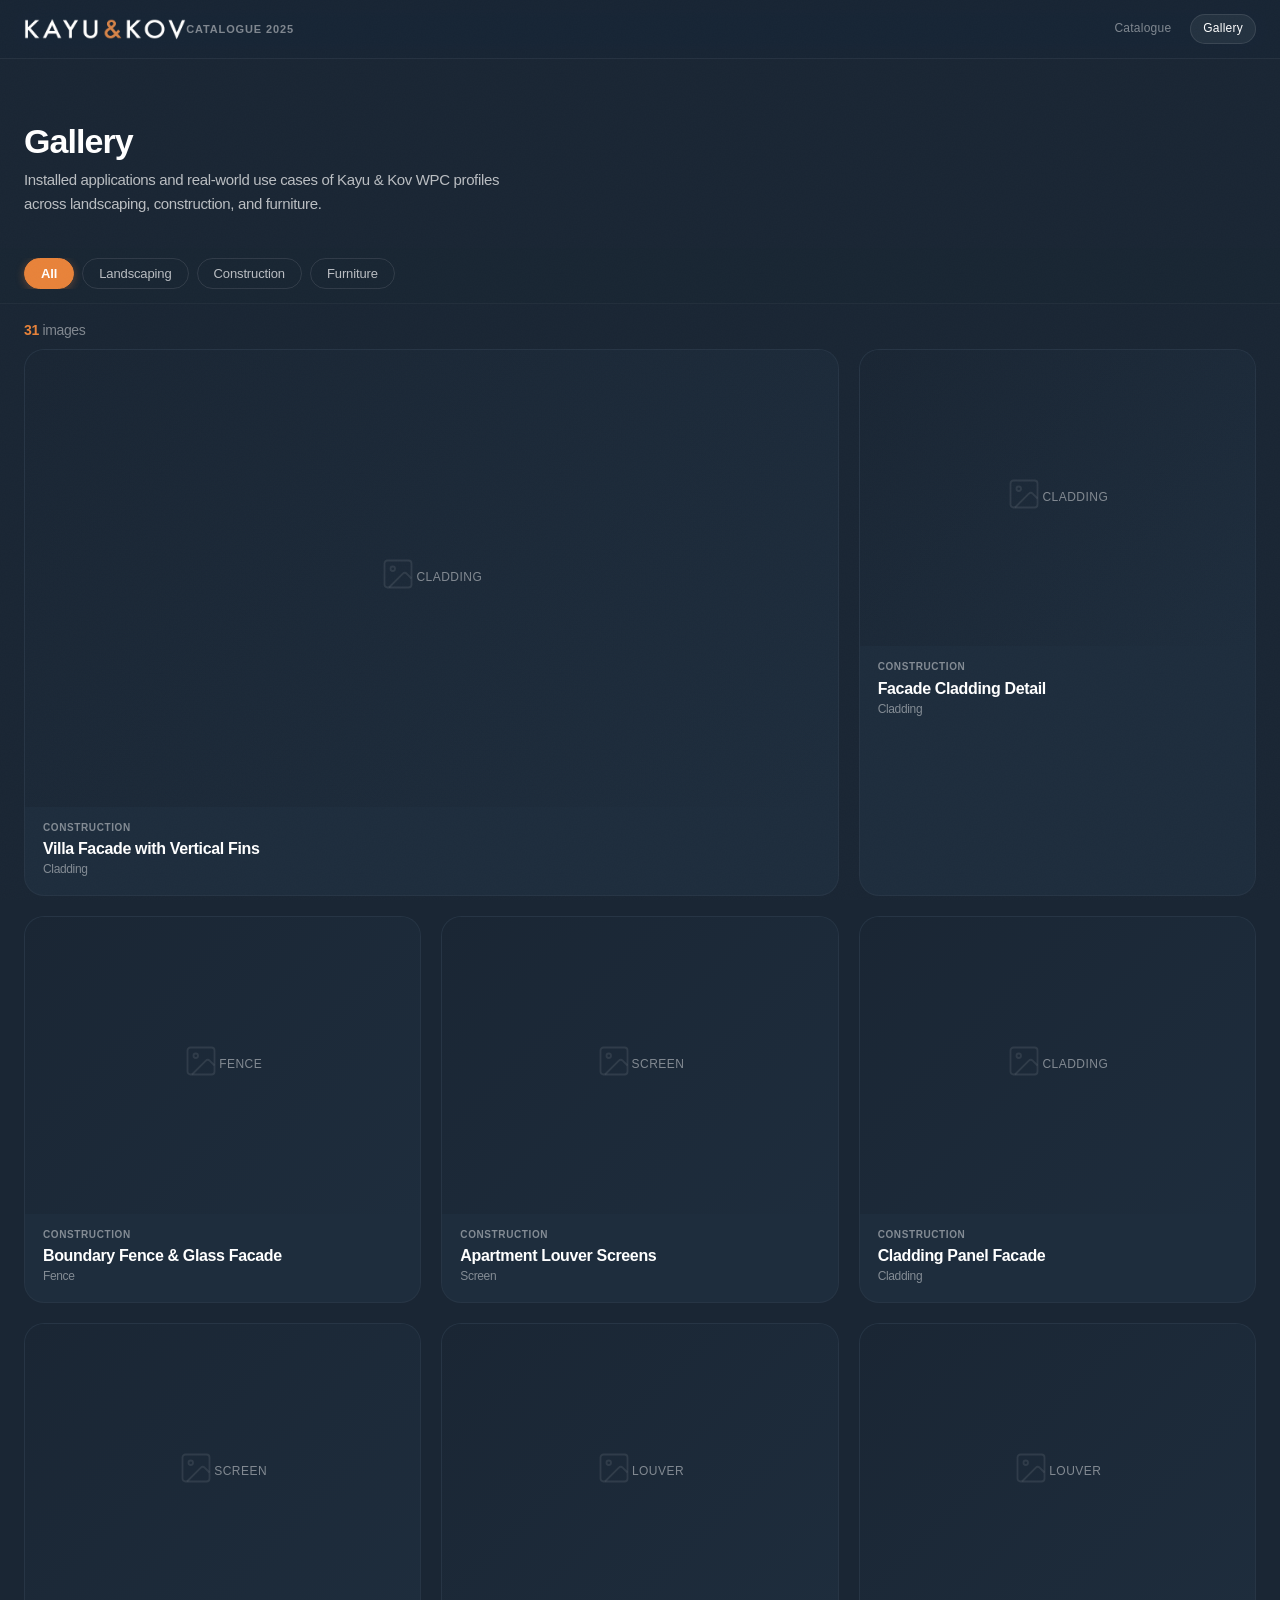
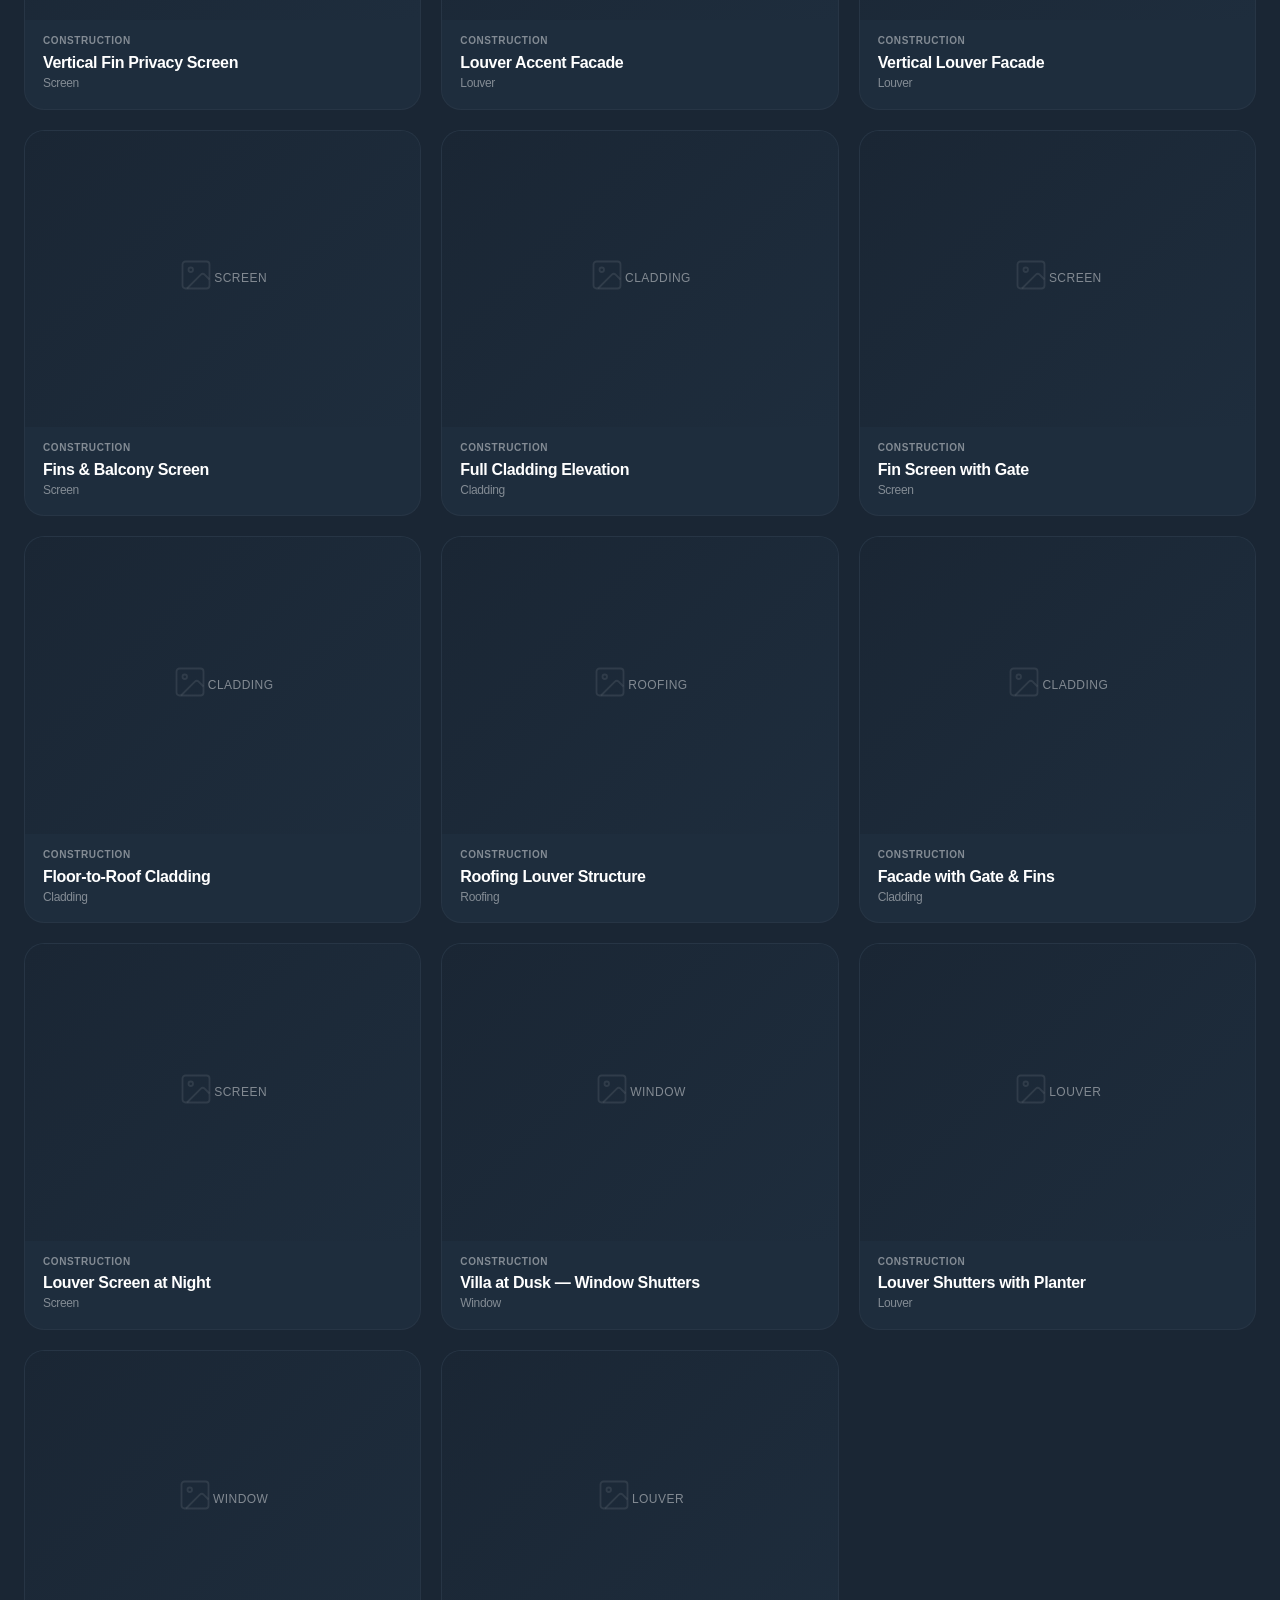
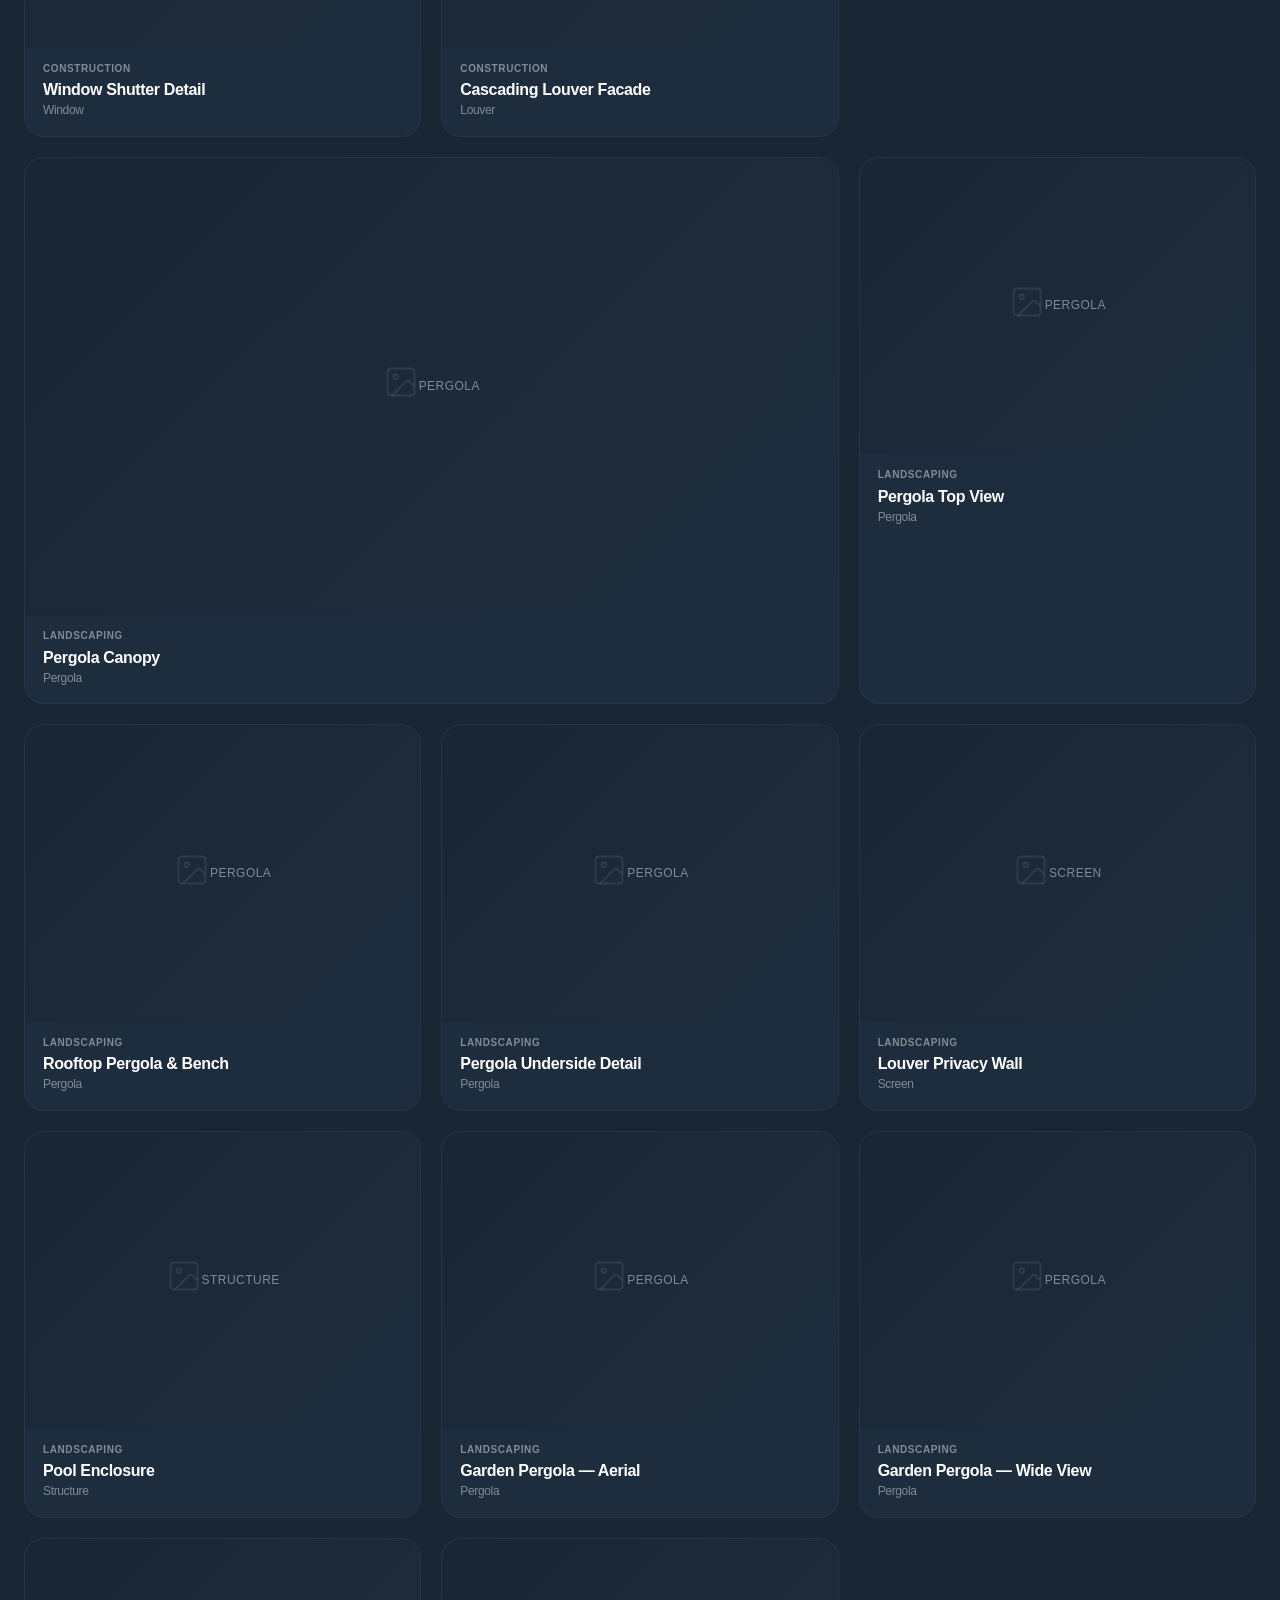
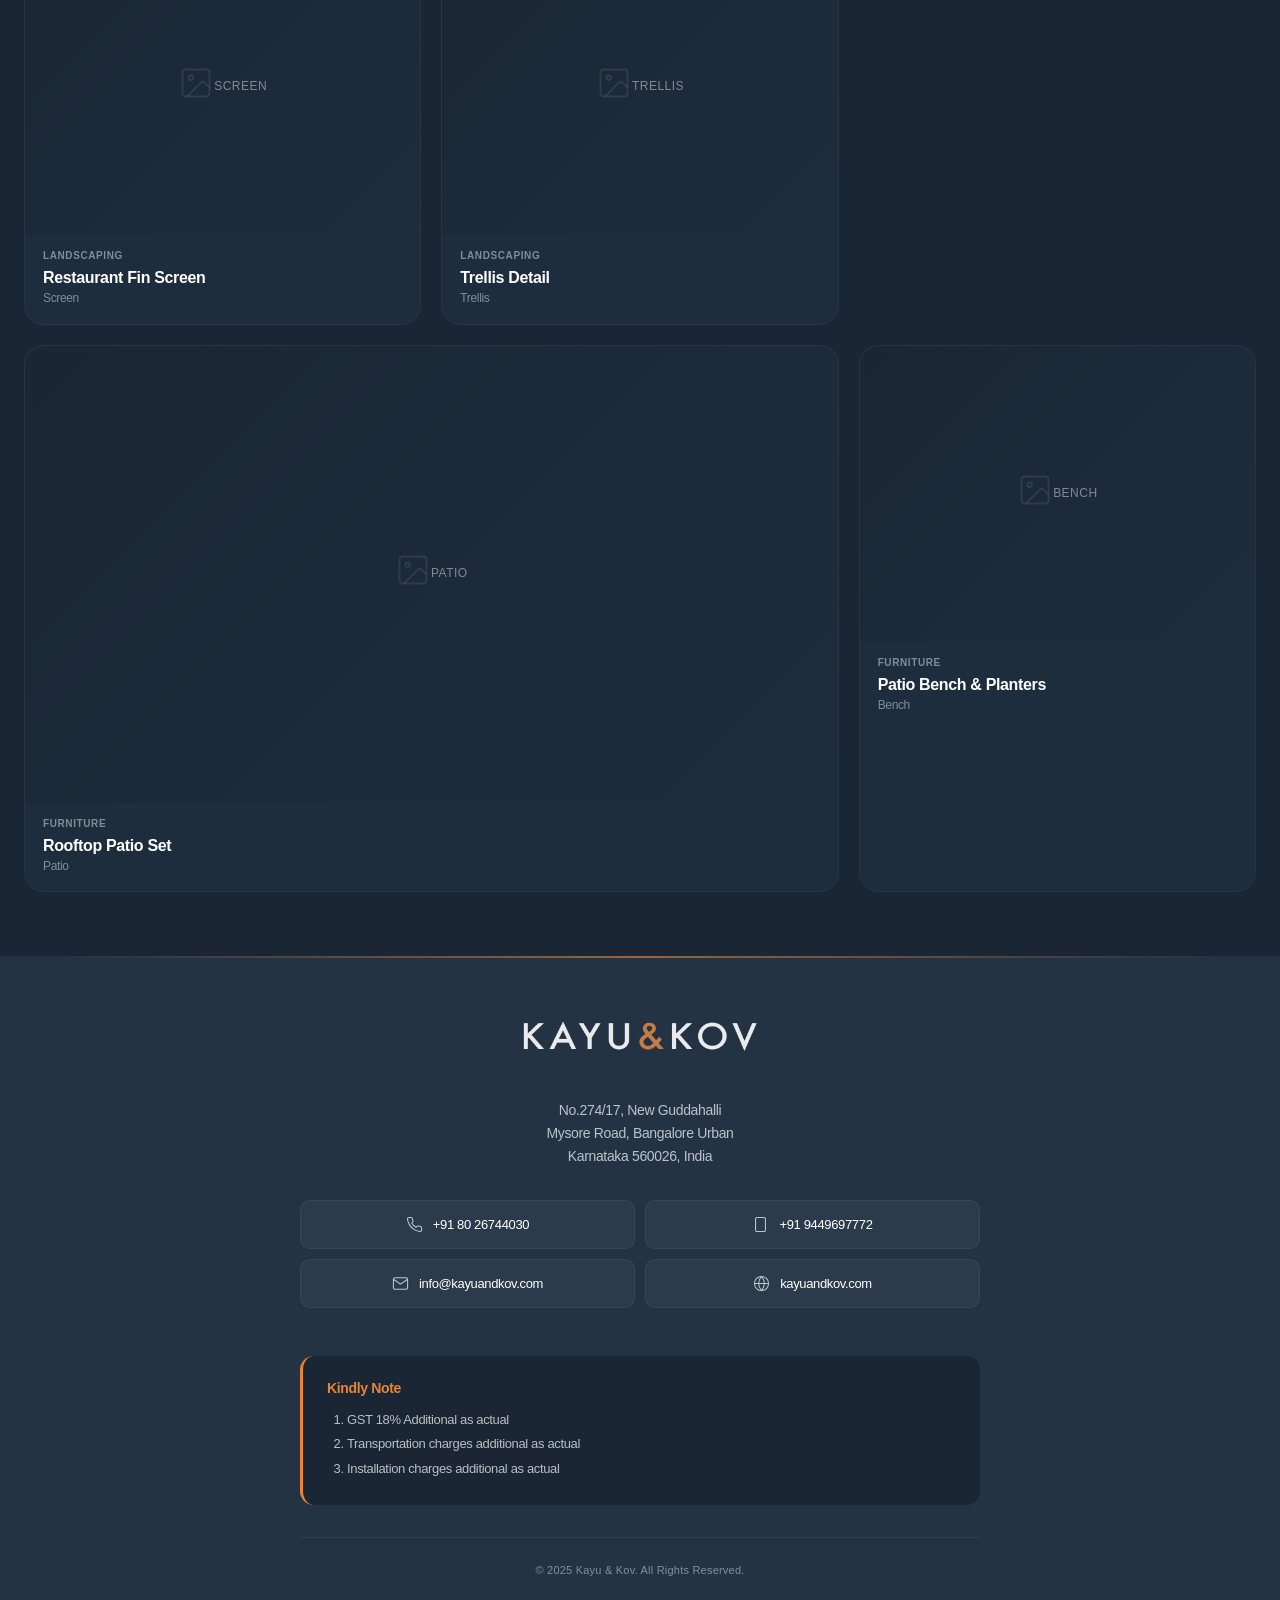
==== gallery.html @ 0809f57f "Add Gallery page, fix OBJ model mapping, update spec SVGs and preview viewer - Add Gallery page (gal" ====
<!DOCTYPE html>
<html lang="en">
<head>
  <meta charset="UTF-8">
  <meta name="viewport" content="width=device-width, initial-scale=1.0, viewport-fit=cover">
  <meta name="theme-color" content="#1A2634">
  <meta name="description" content="Kayu &amp; Kov — Gallery of installed applications and real-world use cases.">
  <meta name="apple-mobile-web-app-capable" content="yes">
  <meta name="apple-mobile-web-app-status-bar-style" content="black-translucent">
  <title>Gallery — Kayu & Kov</title>
  <link rel="stylesheet" href="styles.css">
  <link rel="stylesheet" href="gallery.css">
</head>
<body>
  <!-- Header -->
  <header class="header">
    <div class="header-content">
      <img src="assets/logo-transparent.png" alt="Kayu & Kov" class="logo" onclick="window.location.href='index.html'" style="cursor:pointer">
      <span class="header-title">Catalogue 2025</span>
      <nav class="page-nav">
        <a href="index.html">Catalogue</a>
        <a href="gallery.html" class="active">Gallery</a>
      </nav>
    </div>
  </header>

  <!-- Hero -->
  <section class="gallery-hero">
    <h1>Gallery</h1>
    <p>Installed applications and real-world use cases of Kayu & Kov WPC profiles across landscaping, construction, and furniture.</p>
  </section>

  <!-- Filter bar -->
  <nav class="gallery-filter">
    <div class="gallery-filter-scroll" id="galleryFilterScroll">
      <!-- Buttons injected by JS -->
    </div>
  </nav>

  <!-- Count -->
  <div class="gallery-count" id="galleryCount"></div>

  <!-- Gallery grid -->
  <main class="gallery-grid" id="galleryGrid">
    <!-- Cards injected by JS -->
  </main>

  <!-- Footer (matches index.html) -->
  <footer class="footer">
    <div class="footer-inner">
      <div class="footer-logo">
        <img src="assets/logo-transparent.png" alt="Kayu & Kov" class="footer-brand-logo">
      </div>
      <p class="footer-address">
        No.274/17, New Guddahalli<br>
        Mysore Road, Bangalore Urban<br>
        Karnataka 560026, India
      </p>
      <div class="footer-contact">
        <a href="tel:+918026744030" class="contact-link">
          <svg viewBox="0 0 24 24" fill="none" stroke="currentColor" stroke-width="1.5">
            <path d="M22 16.92v3a2 2 0 0 1-2.18 2 19.79 19.79 0 0 1-8.63-3.07 19.5 19.5 0 0 1-6-6 19.79 19.79 0 0 1-3.07-8.67A2 2 0 0 1 4.11 2h3a2 2 0 0 1 2 1.72 12.84 12.84 0 0 0 .7 2.81 2 2 0 0 1-.45 2.11L8.09 9.91a16 16 0 0 0 6 6l1.27-1.27a2 2 0 0 1 2.11-.45 12.84 12.84 0 0 0 2.81.7A2 2 0 0 1 22 16.92z"/>
          </svg>
          +91 80 26744030
        </a>
        <a href="tel:+919449697772" class="contact-link">
          <svg viewBox="0 0 24 24" fill="none" stroke="currentColor" stroke-width="1.5">
            <rect x="5" y="2" width="14" height="20" rx="2" ry="2"/>
            <path d="M12 18h.01"/>
          </svg>
          +91 9449697772
        </a>
        <a href="mailto:info@kayuandkov.com" class="contact-link">
          <svg viewBox="0 0 24 24" fill="none" stroke="currentColor" stroke-width="1.5">
            <path d="M4 4h16c1.1 0 2 .9 2 2v12c0 1.1-.9 2-2 2H4c-1.1 0-2-.9-2-2V6c0-1.1.9-2 2-2z"/>
            <polyline points="22,6 12,13 2,6"/>
          </svg>
          info@kayuandkov.com
        </a>
        <a href="https://www.kayuandkov.com" target="_blank" rel="noopener" class="contact-link">
          <svg viewBox="0 0 24 24" fill="none" stroke="currentColor" stroke-width="1.5">
            <circle cx="12" cy="12" r="10"/>
            <line x1="2" y1="12" x2="22" y2="12"/>
            <path d="M12 2a15.3 15.3 0 0 1 4 10 15.3 15.3 0 0 1-4 10 15.3 15.3 0 0 1-4-10 15.3 15.3 0 0 1 4-10z"/>
          </svg>
          kayuandkov.com
        </a>
      </div>
      <div class="footer-notes">
        <p>Kindly Note</p>
        <ol>
          <li>GST 18% Additional as actual</li>
          <li>Transportation charges additional as actual</li>
          <li>Installation charges additional as actual</li>
        </ol>
      </div>
      <div class="footer-copyright">
        <p>&copy; 2025 Kayu & Kov. All Rights Reserved.</p>
      </div>
    </div>
  </footer>

  <!-- Lightbox -->
  <div class="lightbox" id="lightbox">
    <div class="lightbox-backdrop" onclick="closeLightbox()"></div>
    <button class="lightbox-nav prev" id="lbPrev" onclick="navigateLightbox(-1)">
      <svg viewBox="0 0 24 24" fill="none" stroke="currentColor" stroke-width="2"><path d="M15 18l-6-6 6-6"/></svg>
    </button>
    <div class="lightbox-content" id="lightboxContent">
      <button class="lightbox-close" onclick="closeLightbox()" aria-label="Close">
        <svg viewBox="0 0 24 24" fill="none" stroke="currentColor" stroke-width="2">
          <line x1="18" y1="6" x2="6" y2="18"/><line x1="6" y1="6" x2="18" y2="18"/>
        </svg>
      </button>
      <div id="lightboxImageWrap"></div>
      <div class="lightbox-caption">
        <div class="lightbox-caption-title" id="lbTitle"></div>
        <div class="lightbox-caption-meta" id="lbMeta"></div>
      </div>
    </div>
    <button class="lightbox-nav next" id="lbNext" onclick="navigateLightbox(1)">
      <svg viewBox="0 0 24 24" fill="none" stroke="currentColor" stroke-width="2"><path d="M9 18l6-6-6-6"/></svg>
    </button>
  </div>

  <!-- Scroll to top -->
  <button class="scroll-top" id="scrollTop" aria-label="Scroll to top">
    <svg viewBox="0 0 24 24" fill="none" stroke="currentColor" stroke-width="2.5">
      <path d="M18 15l-6-6-6 6"/>
    </svg>
  </button>

  <script src="gallery-data.js"></script>
  <script src="gallery.js"></script>
</body>
</html>
---- styles.css ----
/* ============================================================
   Kayu & Kov 2025 — Product Catalogue
   Brand: Navy + Orange | System Typography
   UX-focused polish: smooth interactions, refined spacing
   ============================================================ */

:root {
  --navy-dark: #1A2634;
  --navy-light: #2A3A4A;
  --navy-medium: #233344;
  --navy-surface: #1E2D3D;
  --navy-hover: #243648;
  --orange: #E8833A;
  --orange-light: #F59E5E;
  --orange-dark: #D0732F;
  --orange-glow: rgba(232, 131, 58, 0.15);
  --orange-subtle: rgba(232, 131, 58, 0.08);
  --white: #FFFFFF;
  --gray-100: #F5F5F7;
  --gray-200: #E8E8ED;
  --gray-300: #D2D2D7;
  --gray-400: #86868B;
  --gray-500: #6E6E73;
  --gray-600: #1D1D1F;
  --text-primary: #FFFFFF;
  --text-secondary: rgba(255, 255, 255, 0.7);
  --text-tertiary: rgba(255, 255, 255, 0.45);

  /* Profile / wood tones */
  --wood-primary: #C4813A;
  --wood-dark: #A66A2E;
  --wood-light: #D49A5A;
  --wood-highlight: #E8B87A;

  /* Spacing */
  --space-xs: 4px;
  --space-sm: 8px;
  --space-md: 16px;
  --space-lg: 24px;
  --space-xl: 32px;
  --space-2xl: 48px;
  --space-3xl: 64px;

  /* Radii */
  --radius-xs: 6px;
  --radius-sm: 10px;
  --radius-md: 14px;
  --radius-lg: 20px;
  --radius-xl: 28px;

  /* Shadows — tuned for dark UI */
  --shadow-sm: 0 1px 3px rgba(0, 0, 0, 0.12), 0 1px 2px rgba(0, 0, 0, 0.08);
  --shadow-md: 0 4px 12px rgba(0, 0, 0, 0.15), 0 2px 4px rgba(0, 0, 0, 0.1);
  --shadow-lg: 0 8px 28px rgba(0, 0, 0, 0.2), 0 4px 8px rgba(0, 0, 0, 0.1);
  --shadow-xl: 0 20px 48px rgba(0, 0, 0, 0.25), 0 8px 16px rgba(0, 0, 0, 0.1);
  --shadow-card: 0 1px 4px rgba(0, 0, 0, 0.08), 0 0 0 1px rgba(255, 255, 255, 0.03);
  --shadow-card-hover: 0 12px 36px rgba(0, 0, 0, 0.25), 0 4px 12px rgba(0, 0, 0, 0.12);

  /* Transitions */
  --ease-out: cubic-bezier(0.16, 1, 0.3, 1);
  --ease-in-out: cubic-bezier(0.4, 0, 0.2, 1);
  --ease-spring: cubic-bezier(0.34, 1.56, 0.64, 1);
  --duration-fast: 150ms;
  --duration-base: 250ms;
  --duration-slow: 400ms;
}

/* ========== RESET ========== */
*, *::before, *::after {
  margin: 0;
  padding: 0;
  box-sizing: border-box;
}

html {
  scroll-behavior: smooth;
  -webkit-text-size-adjust: 100%;
}

body {
  font-family: -apple-system, BlinkMacSystemFont, 'SF Pro Display', 'SF Pro Text', 'Helvetica Neue', sans-serif;
  background: var(--navy-dark);
  color: var(--text-primary);
  min-height: 100vh;
  line-height: 1.47;
  font-weight: 400;
  letter-spacing: -0.022em;
  -webkit-font-smoothing: antialiased;
  -moz-osx-font-smoothing: grayscale;
  overflow-x: hidden;
}

/* Subtle noise texture for depth */
body::after {
  content: '';
  position: fixed;
  top: 0;
  left: 0;
  width: 100%;
  height: 100%;
  pointer-events: none;
  z-index: 9999;
  opacity: 0.018;
  background-image: url("data:image/svg+xml,%3Csvg viewBox='0 0 200 200' xmlns='http://www.w3.org/2000/svg'%3E%3Cfilter id='n'%3E%3CfeTurbulence type='fractalNoise' baseFrequency='0.75' numOctaves='4' stitchTiles='stitch'/%3E%3C/filter%3E%3Crect width='100%25' height='100%25' filter='url(%23n)'/%3E%3C/svg%3E");
  background-repeat: repeat;
  background-size: 200px 200px;
}

/* ========== HEADER ========== */
.header {
  position: sticky;
  top: 0;
  z-index: 100;
  background: rgba(26, 38, 52, 0.8);
  backdrop-filter: saturate(180%) blur(20px);
  -webkit-backdrop-filter: saturate(180%) blur(20px);
  border-bottom: 1px solid rgba(255, 255, 255, 0.06);
  transition: background var(--duration-base);
}

.header-content {
  display: flex;
  align-items: center;
  justify-content: space-between;
  max-width: 1440px;
  margin: 0 auto;
  padding: 14px 24px;
}

.logo {
  height: 22px;
  width: auto;
  transition: opacity var(--duration-fast) var(--ease-out);
}

.logo:hover {
  opacity: 0.75;
}

.header-title {
  font-size: 11px;
  font-weight: 600;
  color: var(--text-tertiary);
  text-transform: uppercase;
  letter-spacing: 0.08em;
}

/* Page navigation (Catalogue / Gallery) */
.page-nav {
  display: flex;
  align-items: center;
  gap: 6px;
  margin-left: auto;
}
.page-nav a {
  font-size: 12px;
  font-weight: 500;
  letter-spacing: 0.02em;
  color: var(--text-tertiary);
  text-decoration: none;
  padding: 5px 12px;
  border-radius: 980px;
  border: 1px solid transparent;
  transition: all var(--duration-base) var(--ease-out);
}
.page-nav a:hover {
  color: var(--text-secondary);
  border-color: rgba(255, 255, 255, 0.1);
}
.page-nav a.active {
  color: var(--text-primary);
  background: rgba(255, 255, 255, 0.06);
  border-color: rgba(255, 255, 255, 0.1);
}

/* ========== SEARCH ========== */
.search-container {
  position: sticky;
  top: 52px;
  z-index: 90;
  background: rgba(26, 38, 52, 0.92);
  backdrop-filter: blur(20px);
  -webkit-backdrop-filter: blur(20px);
  padding: 14px 24px;
}

.search-wrapper {
  position: relative;
  max-width: 640px;
  margin: 0 auto;
}

.search-icon {
  position: absolute;
  left: 16px;
  top: 50%;
  transform: translateY(-50%);
  width: 17px;
  height: 17px;
  color: var(--text-tertiary);
  pointer-events: none;
  transition: color var(--duration-fast);
}

.search-wrapper:focus-within .search-icon {
  color: var(--orange);
}

.search-input {
  width: 100%;
  padding: 12px 16px 12px 44px;
  background: var(--navy-light);
  border: 1px solid rgba(255, 255, 255, 0.06);
  border-radius: var(--radius-sm);
  color: var(--text-primary);
  font-size: 16px;
  font-family: inherit;
  font-weight: 400;
  letter-spacing: -0.022em;
  transition: all var(--duration-base) var(--ease-out);
}

.search-input::placeholder {
  color: var(--text-tertiary);
  font-weight: 400;
}

.search-input:focus {
  outline: none;
  border-color: var(--orange);
  background: var(--navy-hover);
  box-shadow: 0 0 0 3px var(--orange-glow), 0 4px 12px rgba(0, 0, 0, 0.15);
}

/* ========== CATEGORY NAVIGATION ========== */
.category-nav {
  position: sticky;
  top: 106px;
  z-index: 95;
  background: rgba(26, 38, 52, 0.95);
  backdrop-filter: blur(20px);
  -webkit-backdrop-filter: blur(20px);
  padding: 10px 0 14px;
  border-bottom: 1px solid rgba(255, 255, 255, 0.04);
}

.category-scroll {
  display: flex;
  gap: 6px;
  padding: 0 24px;
  overflow-x: auto;
  scrollbar-width: none;
  -ms-overflow-style: none;
  /* Smooth scroll momentum on iOS */
  -webkit-overflow-scrolling: touch;
}

.category-scroll::-webkit-scrollbar {
  display: none;
}

.category-btn {
  flex-shrink: 0;
  padding: 7px 16px;
  background: transparent;
  border: 1px solid rgba(255, 255, 255, 0.1);
  border-radius: 980px;
  color: var(--text-secondary);
  font-size: 13px;
  font-weight: 500;
  font-family: inherit;
  letter-spacing: -0.01em;
  cursor: pointer;
  transition: all var(--duration-base) var(--ease-out);
  white-space: nowrap;
  -webkit-tap-highlight-color: transparent;
}

.category-btn:hover {
  background: rgba(255, 255, 255, 0.06);
  border-color: rgba(255, 255, 255, 0.18);
  color: var(--text-primary);
}

.category-btn:active {
  transform: scale(0.96);
}

.category-btn.active {
  background: var(--orange);
  border-color: var(--orange);
  color: var(--white);
  font-weight: 600;
  box-shadow: 0 2px 8px rgba(232, 131, 58, 0.35);
}

/* ========== PRODUCTS CONTAINER ========== */
.products-container {
  max-width: 1440px;
  margin: 0 auto;
  padding: var(--space-lg) 24px var(--space-3xl);
}

.products-header {
  display: flex;
  align-items: baseline;
  justify-content: space-between;
  margin-bottom: var(--space-lg);
  padding-bottom: var(--space-md);
  border-bottom: 1px solid rgba(255, 255, 255, 0.06);
}

.products-title {
  font-size: 34px;
  font-weight: 700;
  letter-spacing: -0.028em;
  line-height: 1.1;
}

.products-count {
  font-size: 14px;
  font-weight: 500;
  color: var(--text-tertiary);
}

.products-count span {
  color: var(--orange);
  font-weight: 700;
}

/* ========== PRODUCTS GRID ========== */
.products-grid {
  display: grid;
  grid-template-columns: 1fr;
  gap: 16px;
}

@media (min-width: 580px) {
  .products-grid {
    grid-template-columns: repeat(2, 1fr);
    gap: 18px;
  }
}

@media (min-width: 960px) {
  .products-grid {
    grid-template-columns: repeat(3, 1fr);
    gap: 20px;
  }
}

@media (min-width: 1300px) {
  .products-grid {
    grid-template-columns: repeat(4, 1fr);
    gap: 20px;
  }
}

/* ========== PRODUCT CARD ========== */
.product-card {
  background: var(--navy-surface);
  border-radius: var(--radius-lg);
  overflow: hidden;
  position: relative;
  border: 1px solid rgba(255, 255, 255, 0.04);
  transition:
    transform var(--duration-slow) var(--ease-out),
    box-shadow var(--duration-slow) var(--ease-out),
    border-color var(--duration-slow) var(--ease-out);
  will-change: transform;
}

.product-card:hover {
  transform: translateY(-6px);
  box-shadow: var(--shadow-card-hover);
  border-color: rgba(232, 131, 58, 0.12);
}

/* Glow accent on hover */
.product-card::after {
  content: '';
  position: absolute;
  top: 0;
  left: 0;
  right: 0;
  height: 2px;
  background: linear-gradient(90deg, transparent, var(--orange), transparent);
  opacity: 0;
  transition: opacity var(--duration-slow) var(--ease-out);
}

.product-card:hover::after {
  opacity: 1;
}

/* Card Header */
.card-header {
  display: flex;
  align-items: center;
  justify-content: space-between;
  gap: 10px;
  padding: 16px 18px 12px;
  cursor: pointer;
}

.card-title-row {
  display: flex;
  align-items: center;
  gap: 10px;
  min-width: 0;
}

.serial-badge {
  display: inline-flex;
  align-items: center;
  justify-content: center;
  min-width: 28px;
  height: 28px;
  padding: 0 8px;
  background: var(--orange);
  color: var(--white);
  font-size: 13px;
  font-weight: 700;
  border-radius: var(--radius-xs);
  letter-spacing: -0.01em;
  flex-shrink: 0;
  transition: transform var(--duration-base) var(--ease-spring);
}

.product-card:hover .serial-badge {
  transform: scale(1.05);
}

.product-name {
  font-size: 17px;
  font-weight: 600;
  color: var(--text-primary);
  letter-spacing: -0.022em;
  line-height: 1.2;
  transition: color var(--duration-fast);
  white-space: nowrap;
  overflow: hidden;
  text-overflow: ellipsis;
}

.product-card:hover .product-name {
  color: var(--white);
}

.category-tag {
  font-size: 10px;
  font-weight: 600;
  color: var(--text-tertiary);
  text-transform: uppercase;
  letter-spacing: 0.06em;
  flex-shrink: 0;
}

/* ========== 3D VIEWER — SPECIMEN WELL ========== */
.profile-3d-viewer {
  position: relative;
  aspect-ratio: 3/2;
  background: var(--navy-dark);
  margin: 0 10px 10px;
  border-radius: var(--radius-md);
  overflow: hidden;
  touch-action: none;
  cursor: grab;
  /* Inset depth */
  box-shadow:
    inset 0 1px 4px rgba(0, 0, 0, 0.15),
    inset 0 0 1px rgba(0, 0, 0, 0.2);
}

.profile-3d-viewer:active {
  cursor: grabbing;
}

.profile-3d-viewer canvas {
  width: 100% !important;
  height: 100% !important;
  display: block;
  border-radius: var(--radius-md);
}

/* Loading Spinner */
.viewer-loading {
  position: absolute;
  top: 0;
  left: 0;
  right: 0;
  bottom: 0;
  display: flex;
  flex-direction: column;
  align-items: center;
  justify-content: center;
  gap: 10px;
  background: var(--navy-dark);
  z-index: 5;
}

.spinner {
  width: 28px;
  height: 28px;
  border: 2.5px solid rgba(255, 255, 255, 0.06);
  border-top-color: var(--orange);
  border-radius: 50%;
  animation: spin 0.85s cubic-bezier(0.4, 0, 0.2, 1) infinite;
}

@keyframes spin {
  to { transform: rotate(360deg); }
}

/* Card 3D drag hint — discreet overlay */
.viewer-drag-hint {
  position: absolute;
  bottom: 10px;
  left: 50%;
  transform: translateX(-50%);
  display: inline-flex;
  align-items: center;
  gap: 5px;
  padding: 5px 12px;
  background: rgba(0, 0, 0, 0.55);
  backdrop-filter: blur(8px);
  -webkit-backdrop-filter: blur(8px);
  border-radius: 980px;
  color: rgba(255, 255, 255, 0.7);
  font-size: 11px;
  font-weight: 500;
  letter-spacing: 0.01em;
  pointer-events: none;
  z-index: 6;
  opacity: 1;
  transition: opacity 0.5s ease-out;
  animation: hintFadeIn 0.4s ease-out;
}

.viewer-drag-hint svg {
  opacity: 0.6;
  flex-shrink: 0;
}

@keyframes hintFadeIn {
  from {
    opacity: 0;
    transform: translateX(-50%) translateY(6px);
  }
  to {
    opacity: 1;
    transform: translateX(-50%) translateY(0);
  }
}

/* Viewer Hint Text */
.viewer-hint {
  text-align: center;
  font-size: 11px;
  font-weight: 500;
  color: var(--text-tertiary);
  margin-top: 8px;
  margin-bottom: 16px;
  opacity: 0.7;
}

/* Card Footer */
.card-footer {
  display: flex;
  align-items: flex-end;
  justify-content: space-between;
  padding: 14px 18px 16px;
  background: rgba(255, 255, 255, 0.02);
  border-top: 1px solid rgba(255, 255, 255, 0.04);
  cursor: pointer;
  transition: background var(--duration-base) var(--ease-out);
}

.product-card:hover .card-footer {
  background: rgba(232, 131, 58, 0.04);
}

.product-meta {
  display: flex;
  flex-direction: column;
  gap: 3px;
}

.product-dimensions {
  font-size: 14px;
  font-weight: 500;
  color: var(--text-secondary);
  letter-spacing: -0.016em;
}

.product-code {
  font-family: 'SF Mono', 'Menlo', 'Monaco', 'Courier New', monospace;
  font-size: 11px;
  font-weight: 400;
  color: var(--text-tertiary);
  letter-spacing: 0.01em;
}

.product-price {
  text-align: right;
}

.price-label {
  font-size: 9px;
  font-weight: 600;
  color: var(--text-tertiary);
  text-transform: uppercase;
  letter-spacing: 0.08em;
  display: block;
  margin-bottom: 3px;
}

.price-value {
  font-size: 22px;
  font-weight: 700;
  color: var(--orange);
  letter-spacing: -0.024em;
  line-height: 1;
  transition: color var(--duration-fast);
}

.product-card:hover .price-value {
  color: var(--orange-light);
}

.price-unit {
  font-size: 13px;
  font-weight: 500;
  color: var(--text-tertiary);
  margin-left: 2px;
}

/* ========== FOOTER ========== */
.footer {
  background: var(--navy-medium);
  padding: var(--space-3xl) 24px var(--space-2xl);
  position: relative;
}

/* Top accent line */
.footer::before {
  content: '';
  position: absolute;
  top: 0;
  left: 0;
  right: 0;
  height: 2px;
  background: linear-gradient(90deg, transparent 5%, var(--orange) 50%, transparent 95%);
  opacity: 0.6;
}

.footer-inner {
  max-width: 680px;
  margin: 0 auto;
}

.footer-logo {
  text-align: center;
  margin-bottom: var(--space-xl);
}

.footer-brand-logo {
  height: 32px;
  width: auto;
  opacity: 0.9;
  margin-bottom: 8px;
}

.footer-address {
  font-size: 14px;
  font-weight: 400;
  color: var(--text-secondary);
  line-height: 1.65;
  text-align: center;
  margin-bottom: var(--space-xl);
}

.footer-contact {
  display: grid;
  grid-template-columns: repeat(2, 1fr);
  gap: 10px;
  margin-bottom: var(--space-2xl);
}

@media (max-width: 500px) {
  .footer-contact {
    grid-template-columns: 1fr;
  }
}

.contact-link {
  display: flex;
  align-items: center;
  justify-content: center;
  gap: 10px;
  color: var(--text-primary);
  text-decoration: none;
  font-size: 13px;
  font-weight: 500;
  padding: 14px 18px;
  background: rgba(255, 255, 255, 0.04);
  border: 1px solid rgba(255, 255, 255, 0.06);
  border-radius: var(--radius-sm);
  transition: all var(--duration-base) var(--ease-out);
}

.contact-link:hover {
  background: var(--orange);
  border-color: var(--orange);
  transform: translateY(-2px);
  box-shadow: 0 4px 12px rgba(232, 131, 58, 0.3);
}

.contact-link:active {
  transform: translateY(0);
}

.contact-link svg {
  width: 17px;
  height: 17px;
  flex-shrink: 0;
  opacity: 0.7;
}

.contact-link:hover svg {
  opacity: 1;
}

.footer-notes {
  padding: 22px 24px;
  background: var(--navy-dark);
  border-radius: var(--radius-md);
  border-left: 3px solid var(--orange);
  margin-bottom: var(--space-xl);
}

.footer-notes p {
  font-size: 14px;
  font-weight: 600;
  margin-bottom: 10px;
  color: var(--orange);
}

.footer-notes ol {
  padding-left: 20px;
  font-size: 13px;
  font-weight: 400;
  color: var(--text-secondary);
  line-height: 1.75;
}

.footer-notes li {
  margin-bottom: 2px;
}

.footer-copyright {
  text-align: center;
  padding-top: var(--space-lg);
  border-top: 1px solid rgba(255, 255, 255, 0.06);
}

.footer-copyright p {
  font-size: 11px;
  font-weight: 400;
  color: var(--text-tertiary);
  letter-spacing: 0.02em;
}

/* ========== MODAL ========== */
.modal {
  display: none;
  position: fixed;
  top: 0;
  left: 0;
  right: 0;
  bottom: 0;
  z-index: 200;
  align-items: center;
  justify-content: center;
  padding: 20px;
}

.modal.active {
  display: flex;
}

.modal-backdrop {
  position: absolute;
  top: 0;
  left: 0;
  right: 0;
  bottom: 0;
  background: rgba(0, 0, 0, 0.65);
  backdrop-filter: blur(10px);
  -webkit-backdrop-filter: blur(10px);
  animation: backdropIn 0.25s var(--ease-out);
}

@keyframes backdropIn {
  from { opacity: 0; }
  to { opacity: 1; }
}

.modal-content {
  position: relative;
  width: 100%;
  max-width: 480px;
  max-height: 90vh;
  background: var(--navy-surface);
  border-radius: var(--radius-xl);
  overflow: hidden;
  box-shadow: var(--shadow-xl);
  border: 1px solid rgba(255, 255, 255, 0.06);
  animation: modalIn 0.35s var(--ease-out);
}

@keyframes modalIn {
  from {
    opacity: 0;
    transform: scale(0.95) translateY(16px);
  }
  to {
    opacity: 1;
    transform: scale(1) translateY(0);
  }
}

.modal-close {
  position: absolute;
  top: 16px;
  right: 16px;
  width: 36px;
  height: 36px;
  background: rgba(255, 255, 255, 0.08);
  border: 1px solid rgba(255, 255, 255, 0.06);
  border-radius: 50%;
  cursor: pointer;
  display: flex;
  align-items: center;
  justify-content: center;
  z-index: 10;
  transition: all var(--duration-fast) var(--ease-out);
  -webkit-tap-highlight-color: transparent;
}

.modal-close:hover {
  background: var(--orange);
  border-color: var(--orange);
}

.modal-close:active {
  transform: scale(0.92);
}

.modal-close svg {
  width: 16px;
  height: 16px;
  color: var(--white);
}

.modal-body {
  padding: 28px;
  overflow-y: auto;
  max-height: 90vh;
  -webkit-overflow-scrolling: touch;
}

.modal-header {
  display: flex;
  align-items: flex-start;
  gap: 16px;
  margin-bottom: 24px;
}

.modal-badge {
  display: inline-flex;
  align-items: center;
  justify-content: center;
  min-width: 44px;
  height: 44px;
  padding: 0 14px;
  background: var(--orange);
  color: var(--white);
  font-size: 20px;
  font-weight: 700;
  border-radius: var(--radius-sm);
  flex-shrink: 0;
}

.modal-title-group {
  flex: 1;
  padding-top: 3px;
}

.modal-title {
  font-size: 24px;
  font-weight: 700;
  letter-spacing: -0.024em;
  line-height: 1.15;
  margin-bottom: 4px;
}

.modal-category {
  font-size: 12px;
  font-weight: 500;
  color: var(--text-tertiary);
  text-transform: uppercase;
  letter-spacing: 0.04em;
}

/* Modal 3D Viewer */
.modal-3d-viewer {
  aspect-ratio: 4/3;
  background: var(--navy-dark);
  border-radius: var(--radius-md);
  overflow: hidden;
  position: relative;
  margin-bottom: 8px;
  touch-action: none;
  box-shadow: inset 0 1px 4px rgba(0, 0, 0, 0.15);
}

.modal-3d-viewer canvas {
  width: 100% !important;
  height: 100% !important;
  display: block;
  border-radius: var(--radius-md);
}

.modal-3d-viewer .viewer-loading {
  border-radius: var(--radius-md);
}

.modal-3d-viewer .spinner {
  width: 36px;
  height: 36px;
  border-width: 3px;
}

.modal-body .viewer-hint {
  margin-top: 10px;
  margin-bottom: 22px;
  font-size: 12px;
}

.modal-details {
  display: grid;
  gap: 8px;
}

.detail-row {
  display: flex;
  justify-content: space-between;
  align-items: center;
  padding: 14px 18px;
  background: var(--navy-dark);
  border-radius: var(--radius-sm);
  border: 1px solid rgba(255, 255, 255, 0.03);
  transition: background var(--duration-fast);
}

.detail-row:hover {
  background: var(--navy-hover);
}

.detail-label {
  font-size: 12px;
  font-weight: 500;
  color: var(--text-tertiary);
  text-transform: uppercase;
  letter-spacing: 0.04em;
}

.detail-value {
  font-size: 17px;
  font-weight: 600;
  color: var(--text-primary);
}

.detail-value.code {
  font-family: 'SF Mono', 'Menlo', 'Monaco', monospace;
  font-size: 14px;
  font-weight: 500;
}

.detail-value.price {
  color: var(--orange);
  font-size: 28px;
  font-weight: 700;
  letter-spacing: -0.02em;
}

/* ========== EMPTY STATE ========== */
.empty-state {
  text-align: center;
  padding: 80px 24px;
  color: var(--text-tertiary);
}

.empty-state svg {
  width: 52px;
  height: 52px;
  margin-bottom: 20px;
  opacity: 0.3;
}

.empty-state h3 {
  font-size: 20px;
  font-weight: 600;
  margin-bottom: 8px;
  color: var(--text-primary);
  letter-spacing: -0.022em;
}

.empty-state p {
  font-size: 15px;
  font-weight: 400;
}

/* ========== SCROLL TO TOP ========== */
.scroll-top {
  position: fixed;
  bottom: 24px;
  right: 24px;
  width: 48px;
  height: 48px;
  background: var(--orange);
  border: none;
  border-radius: 50%;
  cursor: pointer;
  display: flex;
  align-items: center;
  justify-content: center;
  box-shadow: 0 4px 16px rgba(232, 131, 58, 0.35);
  transition: all var(--duration-base) var(--ease-out);
  opacity: 0;
  visibility: hidden;
  z-index: 50;
  -webkit-tap-highlight-color: transparent;
}

.scroll-top.visible {
  opacity: 1;
  visibility: visible;
}

.scroll-top:hover {
  transform: translateY(-3px);
  box-shadow: 0 8px 24px rgba(232, 131, 58, 0.45);
  background: var(--orange-light);
}

.scroll-top:active {
  transform: translateY(0) scale(0.95);
}

.scroll-top svg {
  width: 22px;
  height: 22px;
  color: var(--white);
}

/* ========== CARD ENTRANCE ANIMATIONS ========== */
@keyframes fadeInUp {
  from {
    opacity: 0;
    transform: translateY(24px);
  }
  to {
    opacity: 1;
    transform: translateY(0);
  }
}

.product-card {
  animation: fadeInUp 0.5s var(--ease-out) forwards;
  opacity: 0;
}

.product-card:nth-child(1) { animation-delay: 0.03s; }
.product-card:nth-child(2) { animation-delay: 0.06s; }
.product-card:nth-child(3) { animation-delay: 0.09s; }
.product-card:nth-child(4) { animation-delay: 0.12s; }
.product-card:nth-child(5) { animation-delay: 0.15s; }
.product-card:nth-child(6) { animation-delay: 0.18s; }
.product-card:nth-child(7) { animation-delay: 0.21s; }
.product-card:nth-child(8) { animation-delay: 0.24s; }
.product-card:nth-child(n+9) { animation-delay: 0.27s; }

/* ========== VERIFIED BADGE ========== */
.verified-badge {
  display: inline-flex;
  align-items: center;
  justify-content: center;
  width: 16px;
  height: 16px;
  background: #30D158;
  color: white;
  font-size: 10px;
  font-weight: 700;
  border-radius: 50%;
  margin-left: 6px;
  vertical-align: middle;
  line-height: 1;
}

/* ========== 3D VIEWER STATES ========== */
.viewer-error {
  display: flex;
  flex-direction: column;
  align-items: center;
  justify-content: center;
  height: 100%;
  min-height: 120px;
  color: var(--text-tertiary);
  text-align: center;
  padding: 16px;
  gap: 8px;
}

.viewer-error svg {
  opacity: 0.5;
  color: var(--orange);
}

.viewer-error span {
  font-size: 12px;
  font-weight: 500;
  opacity: 0.7;
}

.viewer-fallback {
  display: flex;
  flex-direction: column;
  align-items: center;
  justify-content: center;
  height: 100%;
  min-height: 120px;
  background: linear-gradient(145deg, var(--navy-dark) 0%, var(--navy-medium) 100%);
  border-radius: var(--radius-md);
  padding: 16px;
  gap: 6px;
}

.viewer-paused {
  display: flex;
  align-items: center;
  justify-content: center;
  height: 100%;
  min-height: 120px;
  background: var(--navy-dark);
  border-radius: var(--radius-md);
}

.viewer-paused span {
  font-size: 11px;
  font-weight: 500;
  color: var(--text-tertiary);
  opacity: 0.6;
}

.viewer-snapshot {
  width: 100%;
  height: 100%;
  object-fit: contain;
  border-radius: var(--radius-md);
  background: var(--navy-dark);
}

.fallback-icon {
  font-size: 44px;
  line-height: 1;
  opacity: 0.5;
  color: var(--orange);
}

.fallback-text {
  font-size: 10px;
  font-weight: 600;
  color: var(--text-tertiary);
  text-transform: uppercase;
  letter-spacing: 0.06em;
}

.fallback-dims {
  font-size: 13px;
  font-weight: 500;
  color: var(--text-secondary);
}

/* Ensure viewer containers have dimensions */
.profile-3d-viewer,
.modal-3d-viewer {
  position: relative;
  min-height: 150px;
}

/* ========== SPEC DRAWING ========== */
.spec-drawing {
  background: var(--navy-dark);
  border-radius: var(--radius-md);
  padding: 16px 20px 20px;
  margin-bottom: 16px;
  border: 1px solid rgba(255, 255, 255, 0.04);
}

.spec-label {
  font-size: 10px;
  font-weight: 600;
  color: var(--text-tertiary);
  text-transform: uppercase;
  letter-spacing: 0.08em;
  margin-bottom: 12px;
}

.spec-img {
  width: 100%;
  height: auto;
  display: block;
}

/* ========== ACTIVE FILTER INDICATOR ========== */
.active-filter {
  display: inline-flex;
  align-items: center;
  gap: 6px;
  padding: 6px 12px;
  background: var(--orange-subtle);
  border: 1px solid rgba(232, 131, 58, 0.2);
  border-radius: var(--radius-pill);
  color: var(--orange);
  font-size: 12px;
  font-weight: 600;
  font-family: inherit;
  cursor: pointer;
  transition: all var(--duration-base) var(--ease-out);
  -webkit-tap-highlight-color: transparent;
}

.active-filter:hover {
  background: var(--orange);
  border-color: var(--orange);
  color: var(--white);
}

.active-filter svg {
  opacity: 0.7;
}

.active-filter:hover svg {
  opacity: 1;
}

/* ========== UTILITY ========== */
.orange { color: var(--orange); }
.hidden { display: none !important; }

/* ========== RESPONSIVE ========== */
@media (max-width: 600px) {
  .header-content {
    padding: 12px 16px;
  }

  .search-container {
    padding: 12px 16px;
    top: 48px;
  }

  .category-nav {
    top: 100px;
    padding: 8px 0 12px;
  }

  .category-scroll {
    padding: 0 16px;
    gap: 5px;
  }

  .category-btn {
    padding: 6px 14px;
    font-size: 12px;
  }

  .products-container {
    padding: var(--space-md) 12px var(--space-2xl);
  }

  .products-title {
    font-size: 28px;
  }

  .product-card {
    border-radius: var(--radius-md);
  }

  .card-header {
    padding: 14px 14px 10px;
  }

  .product-name {
    font-size: 15px;
  }

  .profile-3d-viewer {
    margin: 0 8px 8px;
  }

  .card-footer {
    padding: 12px 16px 14px;
  }

  .price-value {
    font-size: 20px;
  }

  .footer {
    padding: var(--space-2xl) 16px var(--space-xl);
  }

  .scroll-top {
    bottom: 20px;
    right: 20px;
    width: 44px;
    height: 44px;
  }
}

/* Touch device optimizations */
@media (hover: none) {
  .product-card:hover {
    transform: none;
    box-shadow: var(--shadow-card);
    border-color: rgba(255, 255, 255, 0.04);
  }

  .product-card:hover::after {
    opacity: 0;
  }

  .product-card:active {
    transform: scale(0.98);
    transition-duration: 100ms;
  }

  .product-card:hover .card-footer {
    background: rgba(255, 255, 255, 0.02);
  }

  .product-card:hover .price-value {
    color: var(--orange);
  }

  .product-card:hover .product-name {
    color: var(--text-primary);
  }

  .contact-link:hover {
    transform: none;
    box-shadow: none;
  }

  .scroll-top:hover {
    transform: none;
    box-shadow: 0 4px 16px rgba(232, 131, 58, 0.35);
  }
}

/* Reduced motion */
@media (prefers-reduced-motion: reduce) {
  *, *::before, *::after {
    animation-duration: 0.01ms !important;
    animation-iteration-count: 1 !important;
    transition-duration: 0.01ms !important;
  }

  html {
    scroll-behavior: auto;
  }
}
---- gallery.css ----
/* ===== GALLERY PAGE — Extends base design system from styles.css ===== */
/* Page-nav styles are in styles.css (shared with index.html) */

/* ---------- Gallery hero ---------- */
.gallery-hero {
  max-width: 1440px;
  margin: 0 auto;
  padding: var(--space-3xl) 24px var(--space-xl);
}
.gallery-hero h1 {
  font-size: 34px;
  font-weight: 700;
  letter-spacing: -0.028em;
  line-height: 1.1;
  color: var(--text-primary);
  margin-bottom: var(--space-sm);
}
.gallery-hero p {
  font-size: 15px;
  font-weight: 400;
  line-height: 1.6;
  color: var(--text-secondary);
  max-width: 520px;
}

/* ---------- Filter bar ---------- */
.gallery-filter {
  position: sticky;
  top: 52px;
  z-index: 95;
  background: rgba(26, 38, 52, 0.95);
  -webkit-backdrop-filter: blur(20px);
  backdrop-filter: blur(20px);
  border-bottom: 1px solid rgba(255, 255, 255, 0.04);
  padding: 10px 0 14px;
}
.gallery-filter-scroll {
  display: flex;
  gap: 8px;
  padding: 0 24px;
  max-width: 1440px;
  margin: 0 auto;
  overflow-x: auto;
  -webkit-overflow-scrolling: touch;
  scrollbar-width: none;
}
.gallery-filter-scroll::-webkit-scrollbar { display: none; }

.gallery-filter-btn {
  flex-shrink: 0;
  padding: 7px 16px;
  border: 1px solid rgba(255, 255, 255, 0.1);
  border-radius: 980px;
  background: transparent;
  color: var(--text-secondary);
  font-size: 13px;
  font-weight: 500;
  letter-spacing: -0.01em;
  cursor: pointer;
  transition: all var(--duration-base) var(--ease-out);
  white-space: nowrap;
}
.gallery-filter-btn:hover {
  background: rgba(255, 255, 255, 0.06);
  border-color: rgba(255, 255, 255, 0.18);
  color: var(--text-primary);
}
.gallery-filter-btn.active {
  background: var(--orange);
  border-color: var(--orange);
  color: #fff;
  font-weight: 700;
  box-shadow: 0 2px 8px rgba(232, 131, 58, 0.35);
}
.gallery-filter-btn:active {
  transform: scale(0.96);
}

/* ---------- Gallery count ---------- */
.gallery-count {
  max-width: 1440px;
  margin: 0 auto;
  padding: var(--space-md) 24px var(--space-sm);
  font-size: 14px;
  font-weight: 500;
  color: var(--text-tertiary);
}
.gallery-count span {
  font-weight: 700;
  color: var(--orange);
}

/* ---------- Gallery grid — editorial layout ---------- */
.gallery-grid {
  max-width: 1440px;
  margin: 0 auto;
  padding: 0 24px var(--space-3xl);
  display: grid;
  grid-template-columns: 1fr;
  gap: 16px;
}

/* ---------- Gallery card ---------- */
.gallery-card {
  position: relative;
  border-radius: var(--radius-lg);
  overflow: hidden;
  background: var(--navy-surface);
  border: 1px solid rgba(255, 255, 255, 0.04);
  cursor: pointer;
  transition: transform var(--duration-slow) var(--ease-out),
              box-shadow var(--duration-slow),
              border-color var(--duration-slow);
}
.gallery-card:hover {
  transform: translateY(-4px);
  box-shadow: var(--shadow-card-hover);
  border-color: rgba(232, 131, 58, 0.12);
}

.gallery-card-image {
  position: relative;
  width: 100%;
  aspect-ratio: 4 / 3;
  overflow: hidden;
  background: var(--navy-dark);
}
.gallery-card-image img {
  width: 100%;
  height: 100%;
  object-fit: cover;
  transition: transform 0.6s var(--ease-out);
}
.gallery-card:hover .gallery-card-image img {
  transform: scale(1.03);
}

/* Placeholder state (before real images are added) */
.gallery-card-placeholder {
  width: 100%;
  height: 100%;
  display: flex;
  align-items: center;
  justify-content: center;
  background: linear-gradient(135deg, var(--navy-dark) 0%, var(--navy-surface) 100%);
  color: var(--text-tertiary);
  font-size: 12px;
  letter-spacing: 0.04em;
  text-transform: uppercase;
}
.gallery-card-placeholder svg {
  width: 36px;
  height: 36px;
  opacity: 0.2;
  margin-bottom: 8px;
}

.gallery-card-info {
  padding: 14px 18px 16px;
}
.gallery-card-category {
  font-size: 10px;
  font-weight: 600;
  letter-spacing: 0.06em;
  text-transform: uppercase;
  color: var(--text-tertiary);
  margin-bottom: 4px;
}
.gallery-card-title {
  font-size: 16px;
  font-weight: 600;
  letter-spacing: -0.022em;
  color: var(--text-primary);
  line-height: 1.25;
}
.gallery-card-app {
  font-size: 12px;
  font-weight: 400;
  color: var(--text-tertiary);
  margin-top: 2px;
}

/* Featured cards — span 2 columns on larger screens */
.gallery-card.featured .gallery-card-image {
  aspect-ratio: 16 / 9;
}

/* ---------- Lightbox ---------- */
.lightbox {
  position: fixed;
  inset: 0;
  z-index: 200;
  display: flex;
  align-items: center;
  justify-content: center;
  opacity: 0;
  visibility: hidden;
  transition: opacity var(--duration-base) var(--ease-out),
              visibility var(--duration-base);
}
.lightbox.open {
  opacity: 1;
  visibility: visible;
}
.lightbox-backdrop {
  position: absolute;
  inset: 0;
  background: rgba(0, 0, 0, 0.75);
  -webkit-backdrop-filter: blur(12px);
  backdrop-filter: blur(12px);
}
.lightbox-content {
  position: relative;
  max-width: 90vw;
  max-height: 85vh;
  border-radius: var(--radius-lg);
  overflow: hidden;
  box-shadow: var(--shadow-xl);
  transform: scale(0.95) translateY(12px);
  transition: transform 0.35s var(--ease-out);
  background: var(--navy-surface);
}
.lightbox.open .lightbox-content {
  transform: scale(1) translateY(0);
}
.lightbox-image {
  display: block;
  max-width: 90vw;
  max-height: 75vh;
  object-fit: contain;
  background: var(--navy-dark);
}
.lightbox-placeholder {
  width: 70vw;
  max-width: 800px;
  aspect-ratio: 16 / 9;
  display: flex;
  flex-direction: column;
  align-items: center;
  justify-content: center;
  background: linear-gradient(135deg, var(--navy-dark), var(--navy-surface));
  color: var(--text-tertiary);
  font-size: 14px;
  gap: 8px;
}
.lightbox-caption {
  padding: 16px 20px;
  background: var(--navy-surface);
  border-top: 1px solid rgba(255, 255, 255, 0.04);
}
.lightbox-caption-title {
  font-size: 17px;
  font-weight: 600;
  color: var(--text-primary);
  letter-spacing: -0.022em;
}
.lightbox-caption-meta {
  font-size: 12px;
  color: var(--text-tertiary);
  margin-top: 2px;
}
.lightbox-close {
  position: absolute;
  top: 12px;
  right: 12px;
  width: 36px;
  height: 36px;
  border-radius: 50%;
  background: rgba(0, 0, 0, 0.5);
  -webkit-backdrop-filter: blur(8px);
  backdrop-filter: blur(8px);
  border: 1px solid rgba(255, 255, 255, 0.1);
  color: #fff;
  display: flex;
  align-items: center;
  justify-content: center;
  cursor: pointer;
  transition: all var(--duration-base) var(--ease-out);
  z-index: 2;
}
.lightbox-close:hover {
  background: var(--orange);
  border-color: var(--orange);
}
.lightbox-close:active {
  transform: scale(0.92);
}
.lightbox-close svg {
  width: 16px;
  height: 16px;
}

/* Lightbox nav arrows */
.lightbox-nav {
  position: absolute;
  top: 50%;
  transform: translateY(-50%);
  width: 40px;
  height: 40px;
  border-radius: 50%;
  background: rgba(0, 0, 0, 0.4);
  -webkit-backdrop-filter: blur(8px);
  backdrop-filter: blur(8px);
  border: 1px solid rgba(255, 255, 255, 0.08);
  color: #fff;
  display: flex;
  align-items: center;
  justify-content: center;
  cursor: pointer;
  transition: all var(--duration-base) var(--ease-out);
  z-index: 2;
}
.lightbox-nav:hover {
  background: rgba(0, 0, 0, 0.6);
  border-color: rgba(255, 255, 255, 0.2);
}
.lightbox-nav.prev { left: 12px; }
.lightbox-nav.next { right: 12px; }
.lightbox-nav svg { width: 18px; height: 18px; }

/* ---------- Empty state ---------- */
.gallery-empty {
  grid-column: 1 / -1;
  text-align: center;
  padding: var(--space-3xl) var(--space-lg);
}
.gallery-empty h3 {
  font-size: 20px;
  font-weight: 600;
  letter-spacing: -0.022em;
  color: var(--text-primary);
  margin-bottom: var(--space-sm);
}
.gallery-empty p {
  font-size: 15px;
  color: var(--text-secondary);
}

/* ---------- Responsive ---------- */

/* Tablet: 2 columns */
@media (min-width: 580px) {
  .gallery-grid {
    grid-template-columns: repeat(2, 1fr);
    gap: 18px;
  }
  .gallery-card.featured {
    grid-column: span 2;
  }
}

/* Desktop: 3 columns */
@media (min-width: 960px) {
  .gallery-grid {
    grid-template-columns: repeat(3, 1fr);
    gap: 20px;
  }
}

/* Large desktop: keep 3 cols but wider */
@media (min-width: 1300px) {
  .gallery-grid {
    grid-template-columns: repeat(3, 1fr);
    gap: 22px;
  }
}

/* Mobile adjustments */
@media (max-width: 600px) {
  .gallery-hero {
    padding: var(--space-2xl) 16px var(--space-lg);
  }
  .gallery-hero h1 {
    font-size: 28px;
  }
  .gallery-hero p {
    font-size: 14px;
  }
  .gallery-filter-scroll {
    padding: 0 16px;
  }
  .gallery-filter-btn {
    font-size: 12px;
    padding: 6px 14px;
  }
  .gallery-count {
    padding: var(--space-sm) 16px;
  }
  .gallery-grid {
    padding: 0 12px var(--space-2xl);
  }
  .gallery-card-info {
    padding: 12px 14px 14px;
  }
  .gallery-card-title {
    font-size: 15px;
  }

  /* Page nav on mobile */
  .page-nav a {
    font-size: 11px;
    padding: 4px 10px;
  }

  .lightbox-nav { display: none; }
}

/* Touch devices */
@media (hover: none) {
  .gallery-card {
    transition: none;
  }
  .gallery-card:active {
    transform: scale(0.98);
    transition: transform 100ms ease;
  }
  .gallery-card:hover {
    transform: none;
    box-shadow: none;
    border-color: rgba(255, 255, 255, 0.04);
  }
  .gallery-card:hover .gallery-card-image img {
    transform: none;
  }
}

/* Reduced motion */
@media (prefers-reduced-motion: reduce) {
  .gallery-card,
  .gallery-card-image img,
  .lightbox,
  .lightbox-content {
    transition-duration: 0.01ms !important;
  }
}

/* Card fade-in animation */
@keyframes galleryFadeIn {
  from { opacity: 0; transform: translateY(24px); }
  to   { opacity: 1; transform: translateY(0); }
}
.gallery-card {
  animation: galleryFadeIn 0.5s var(--ease-out) both;
}
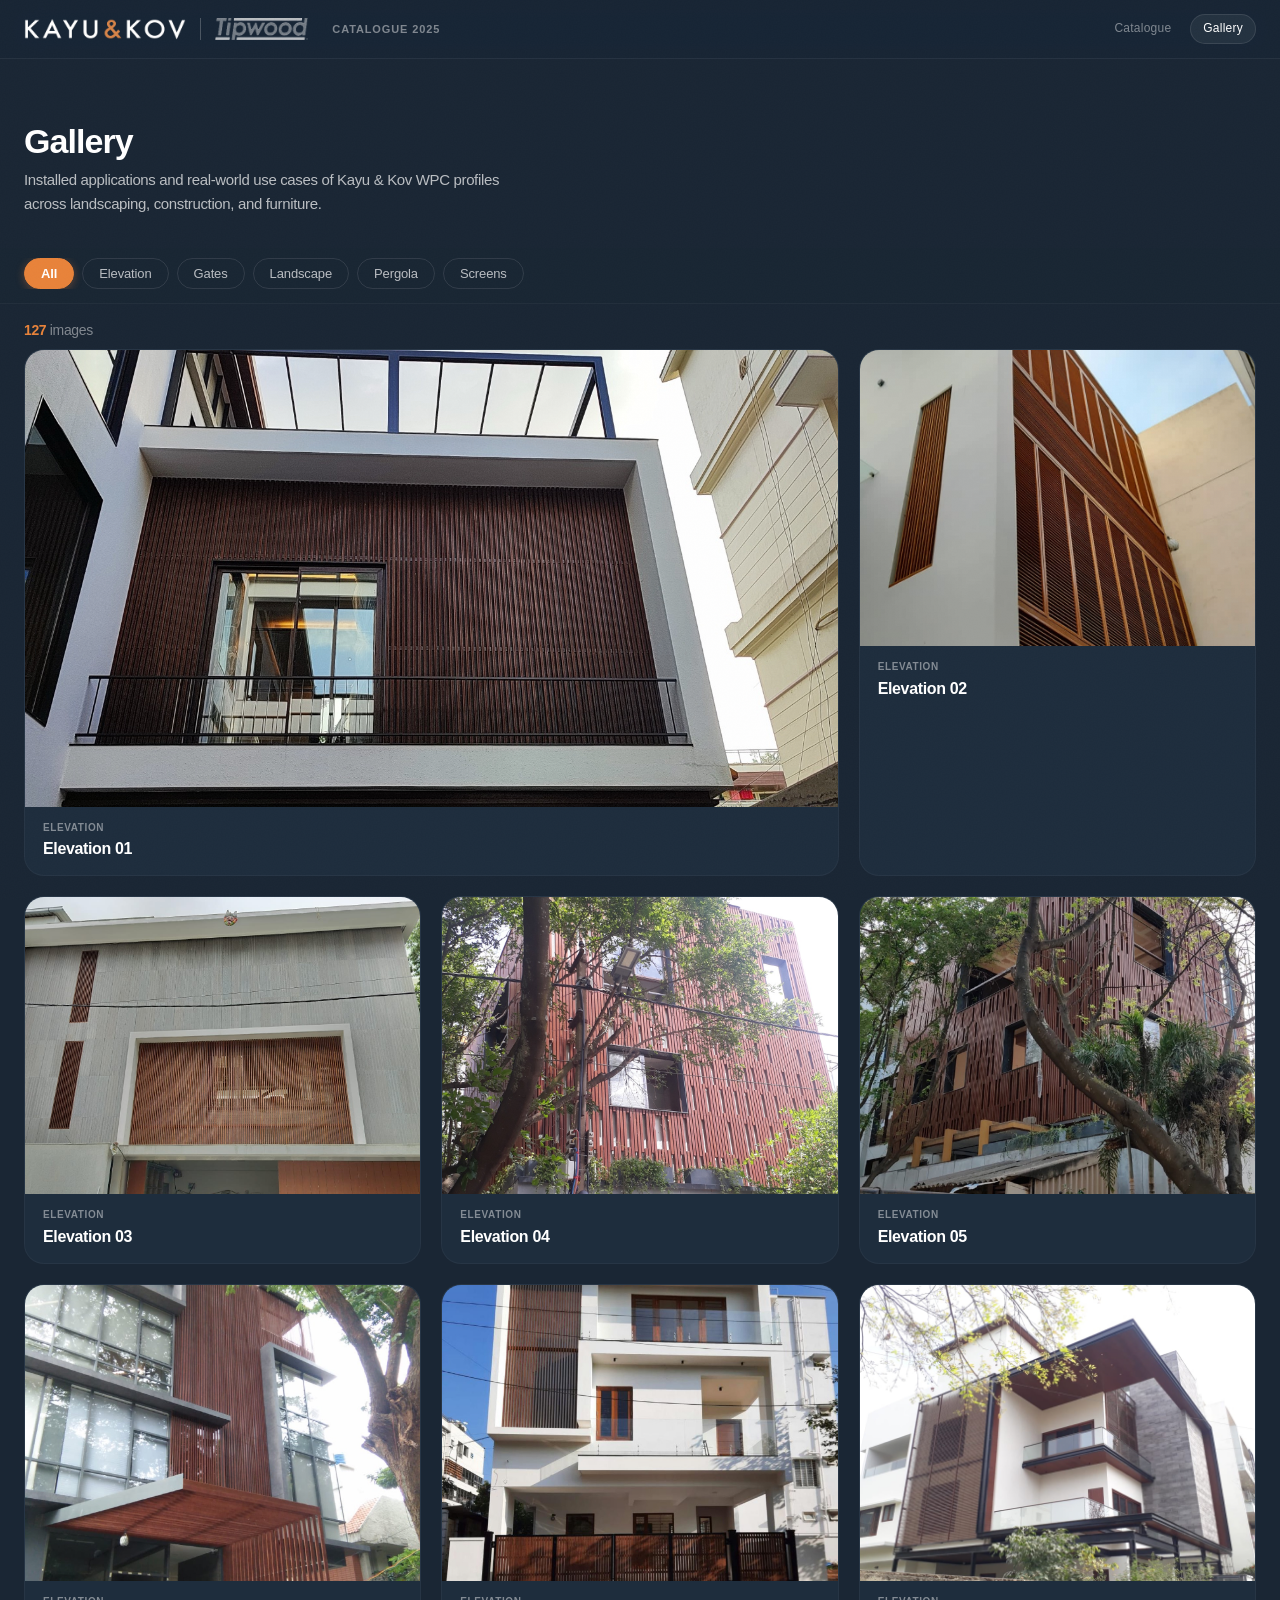
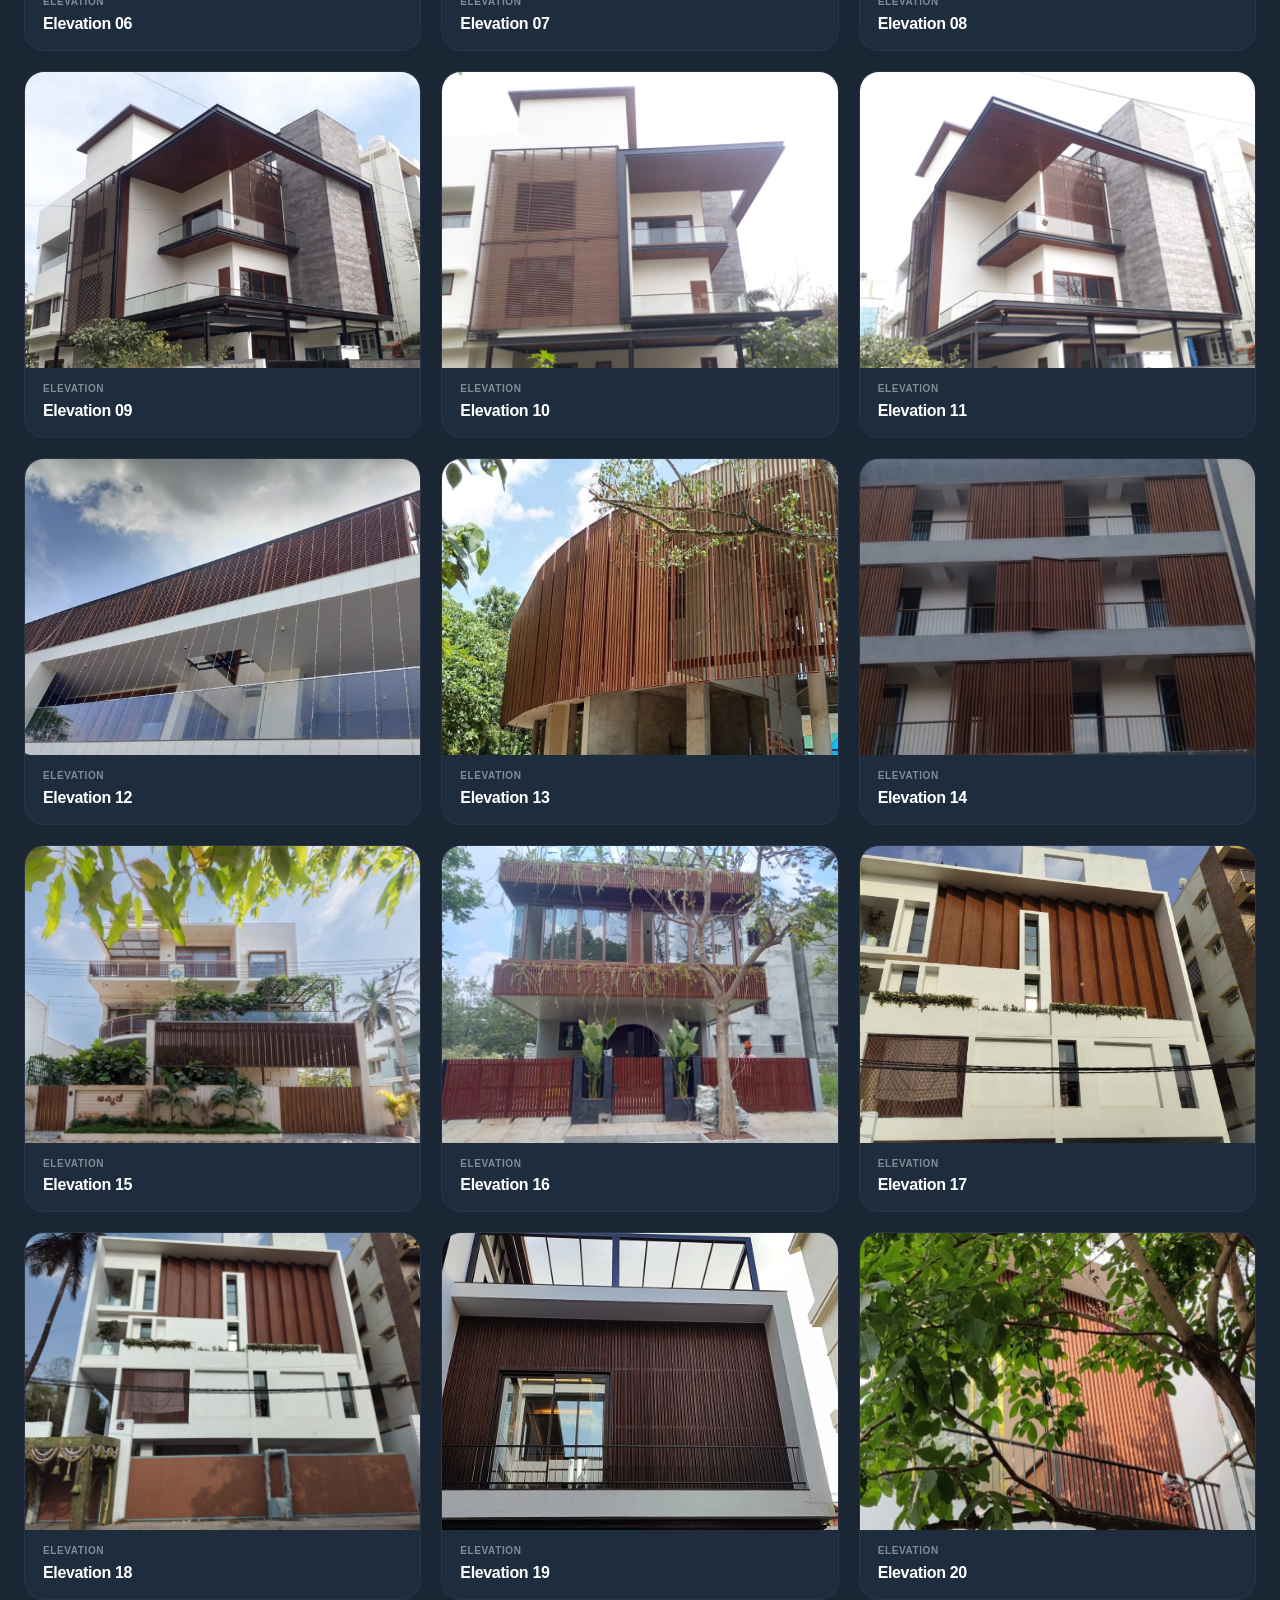
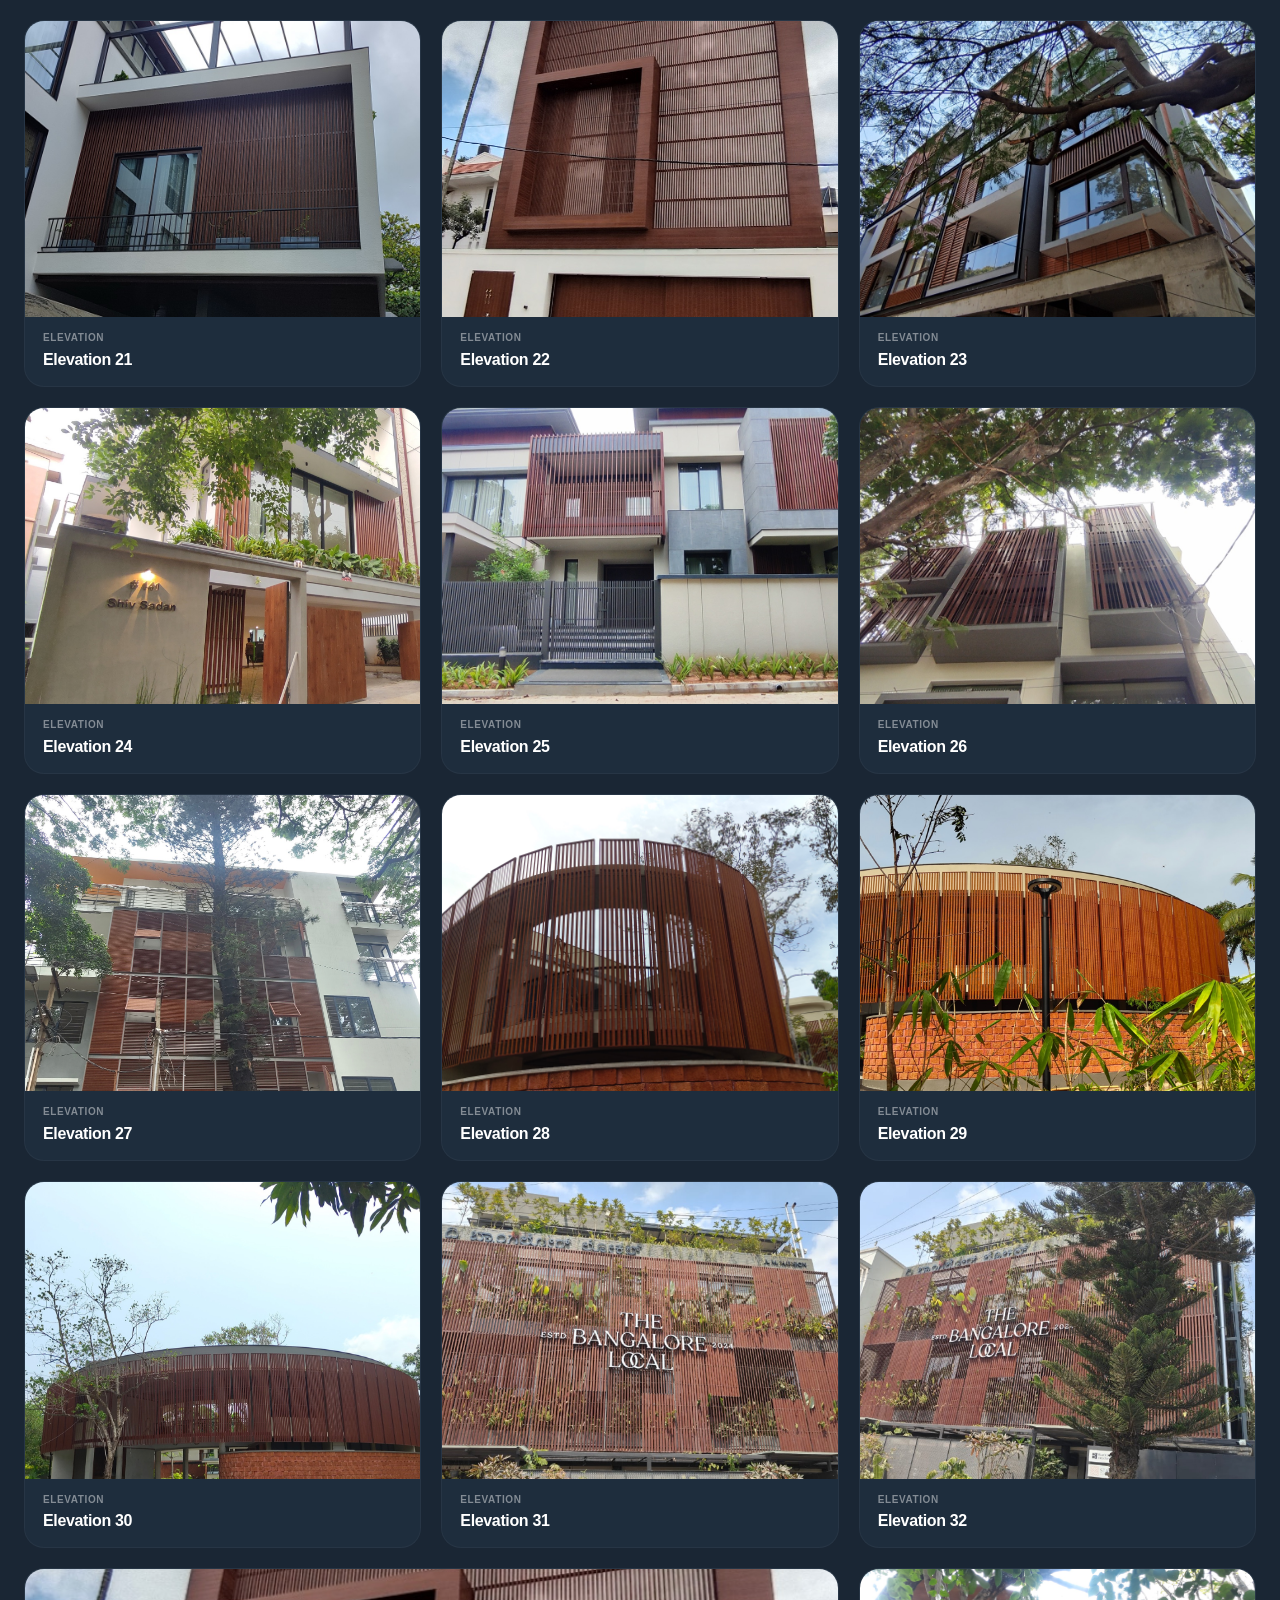
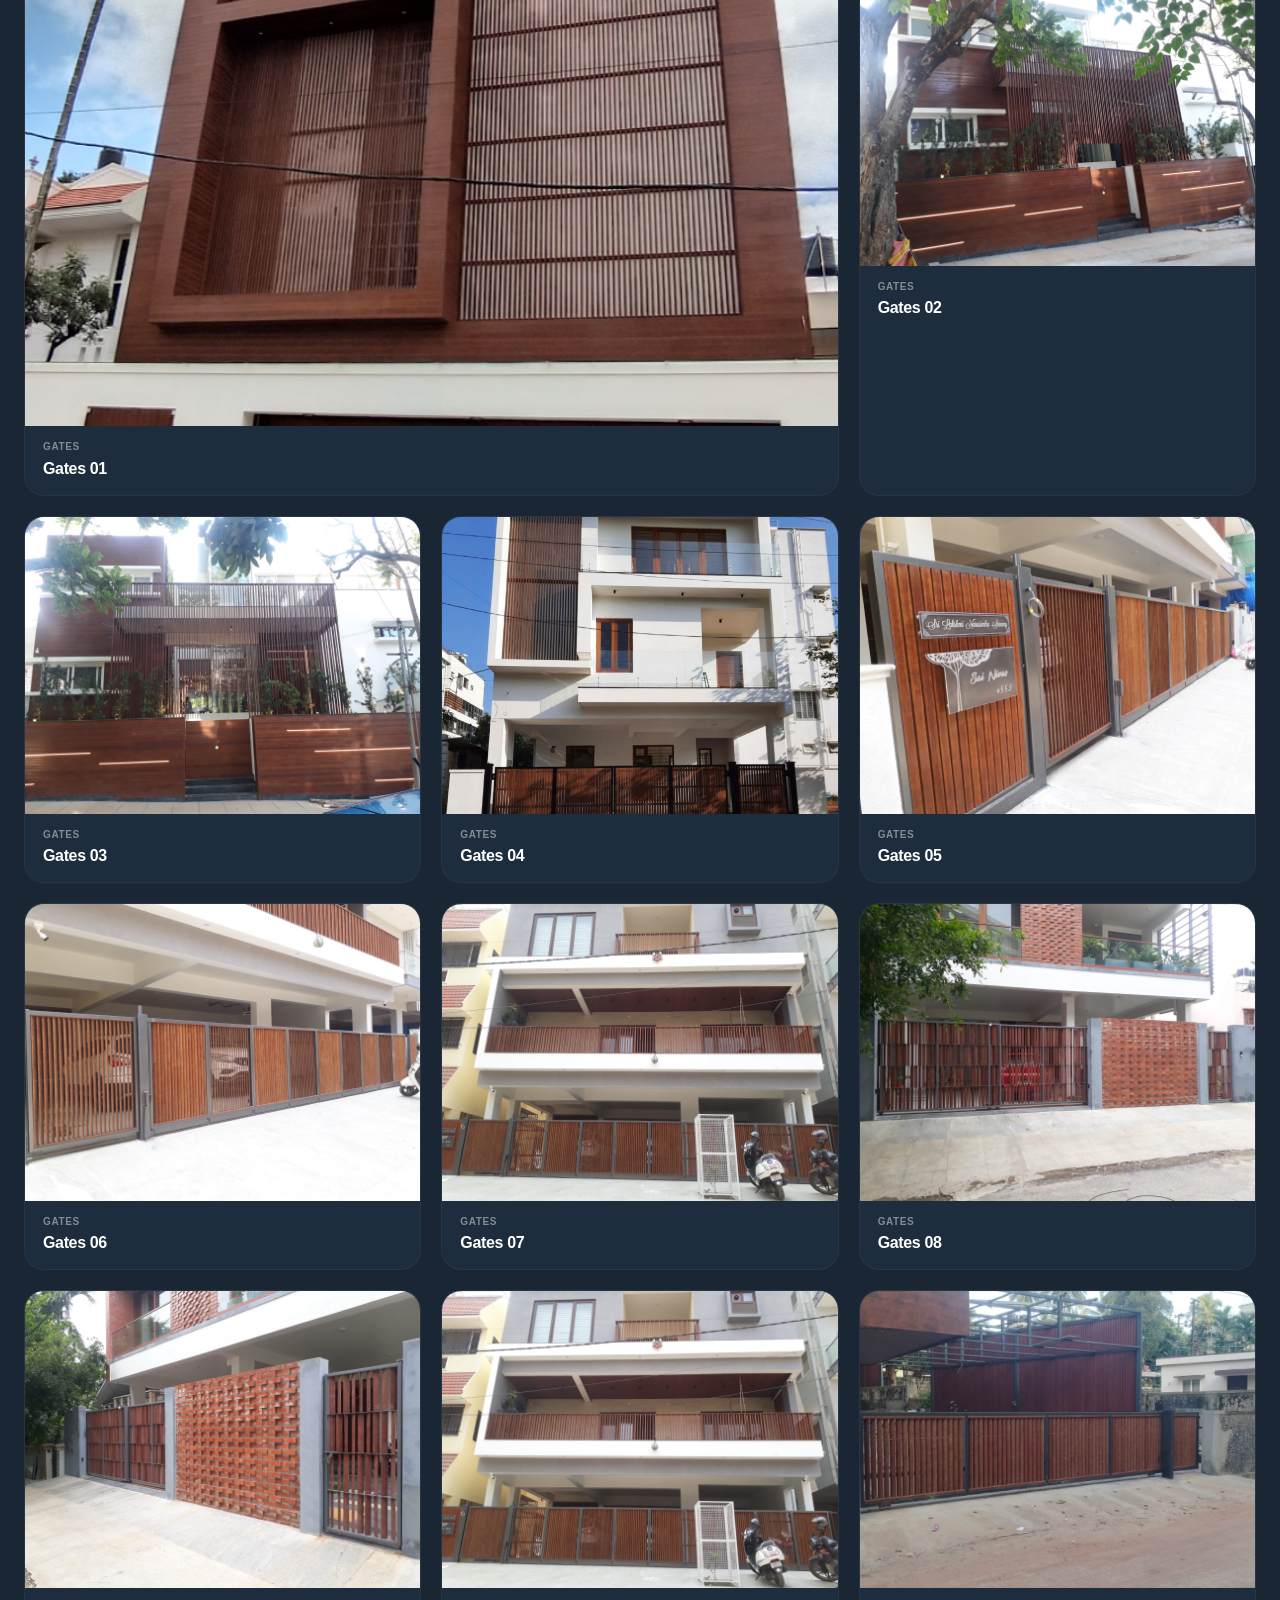
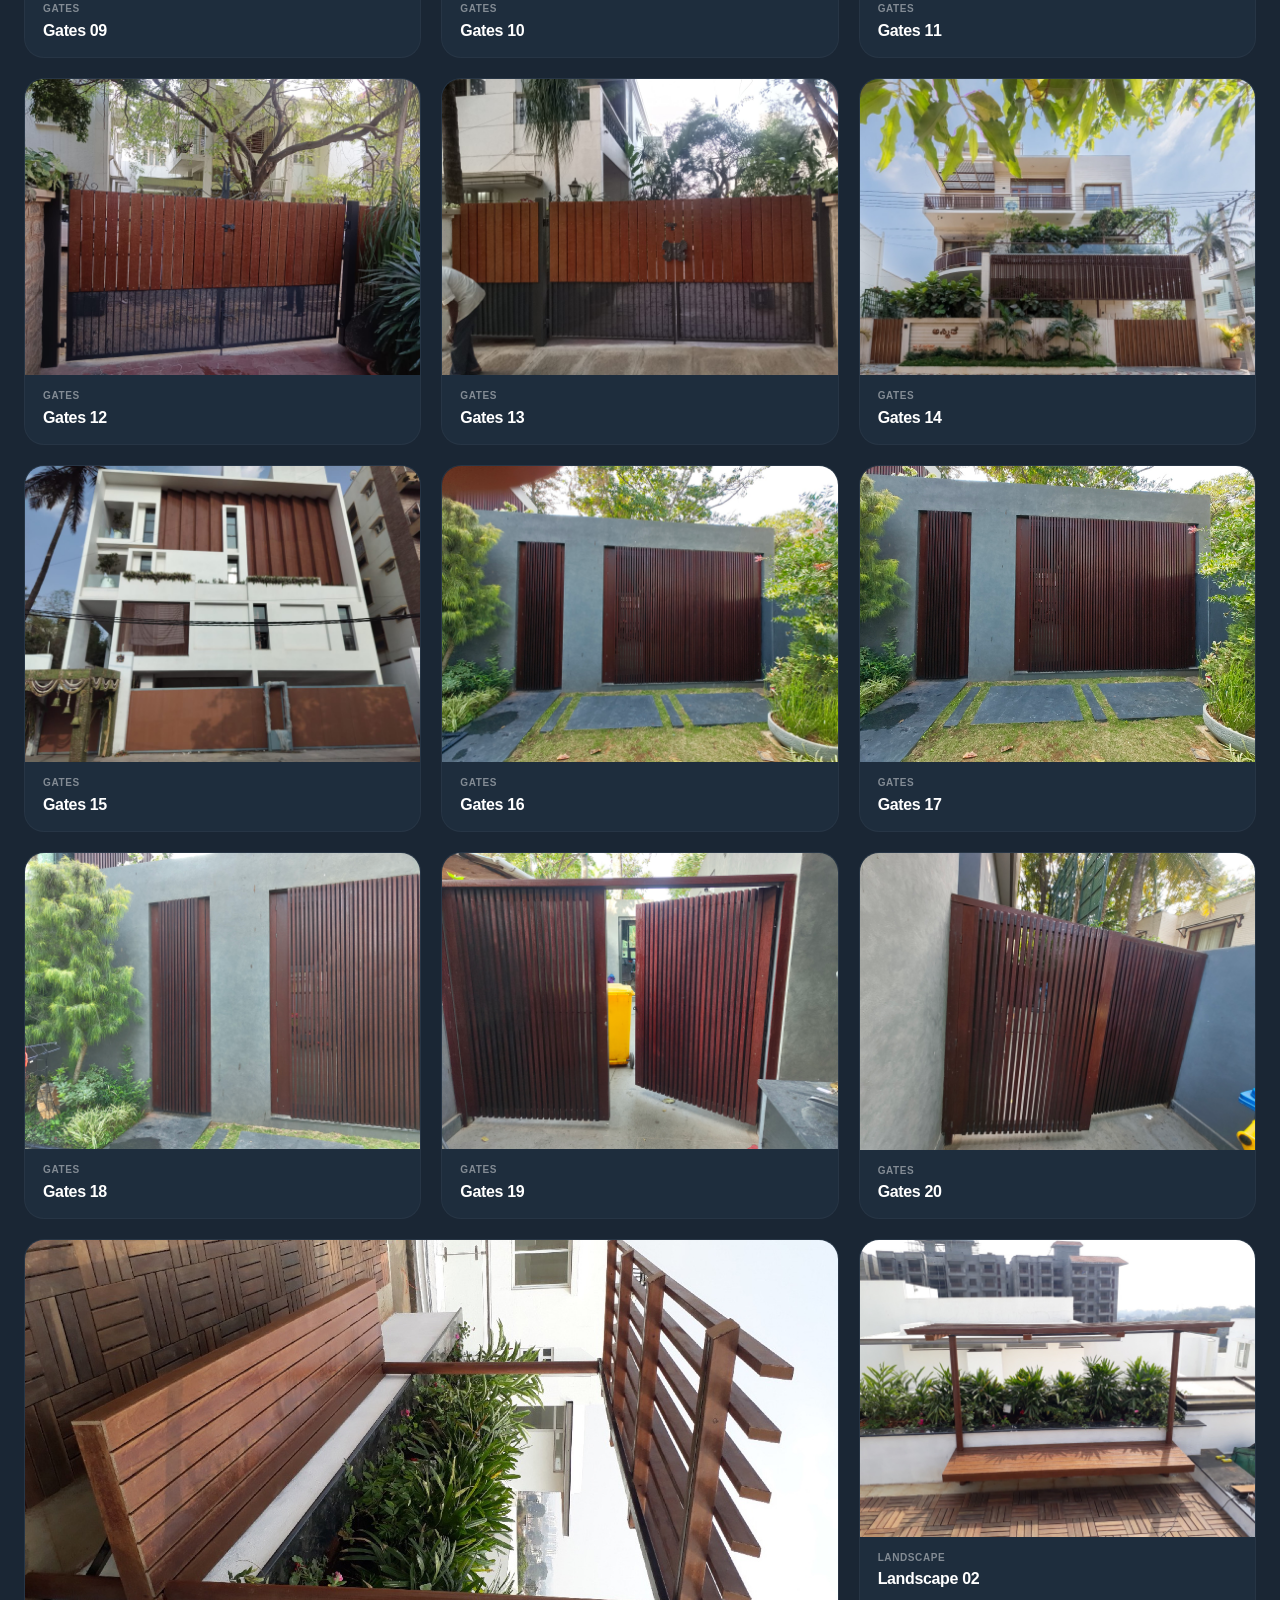
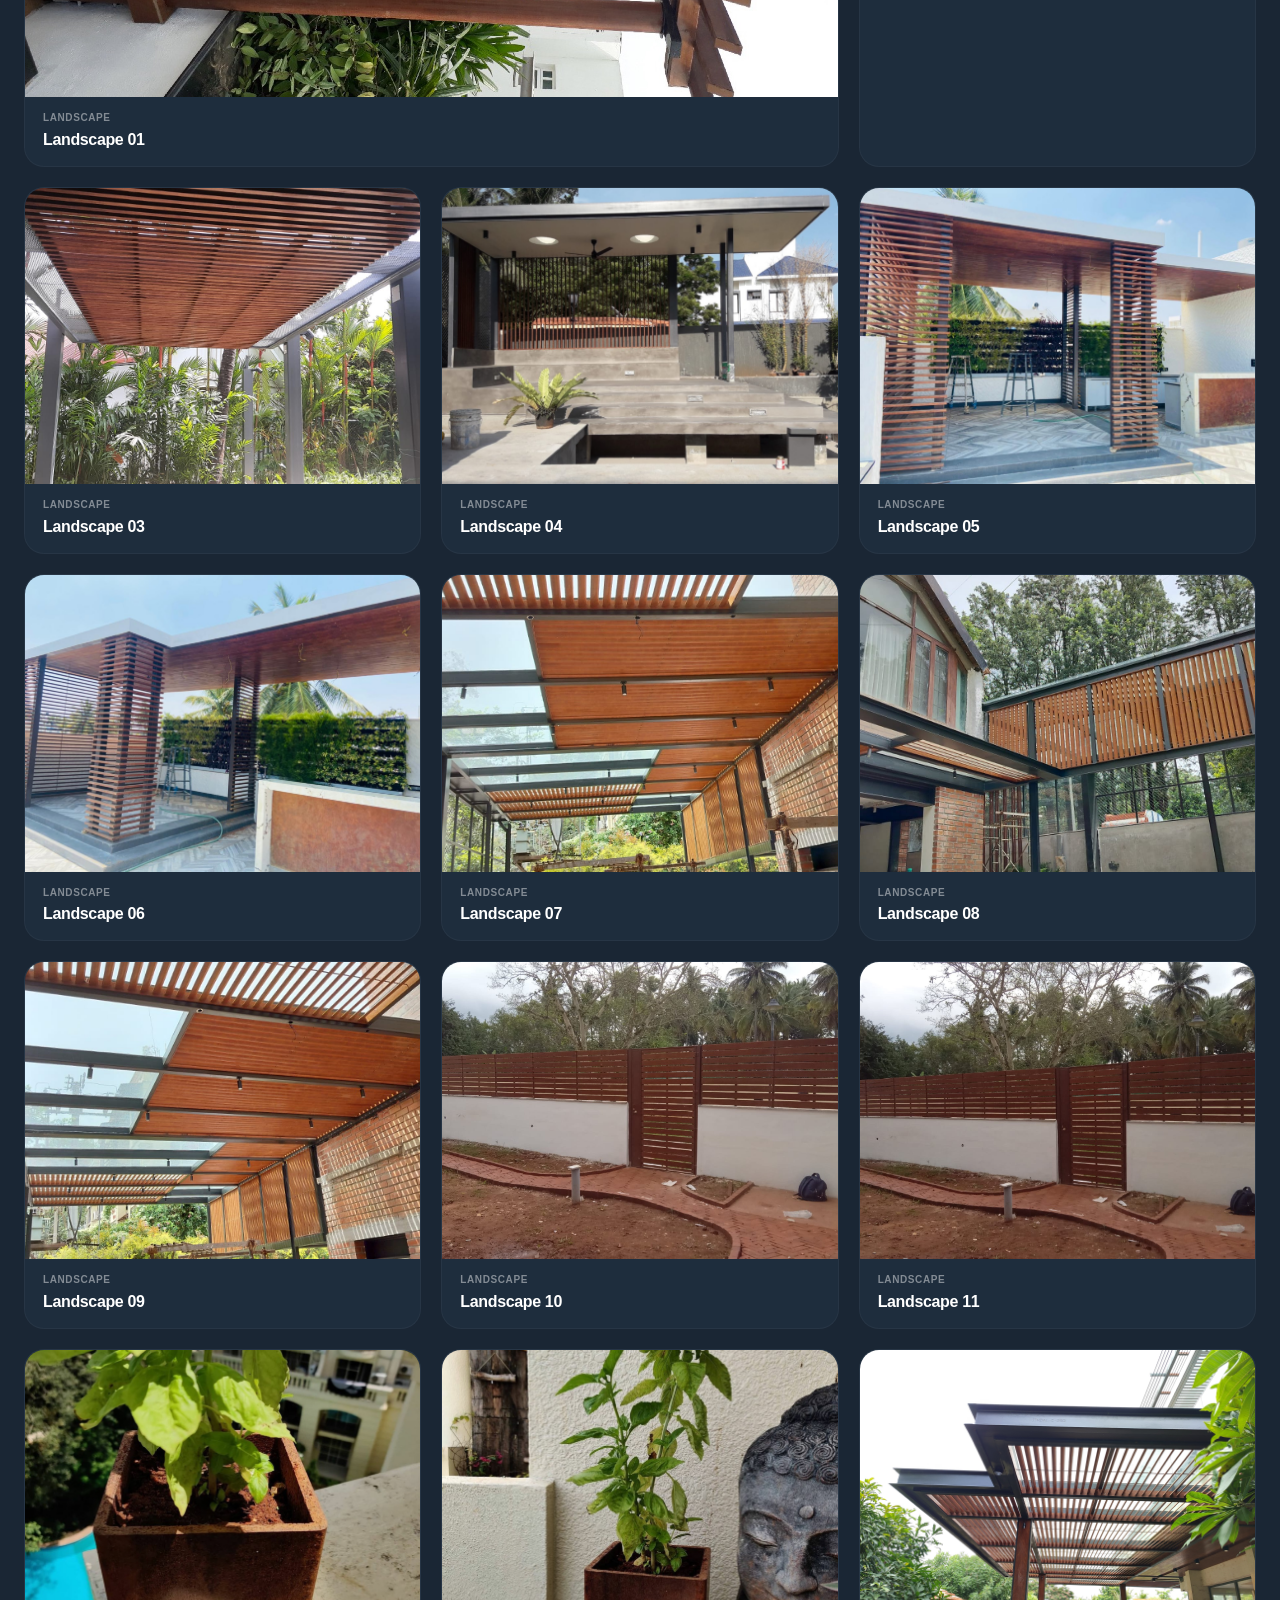
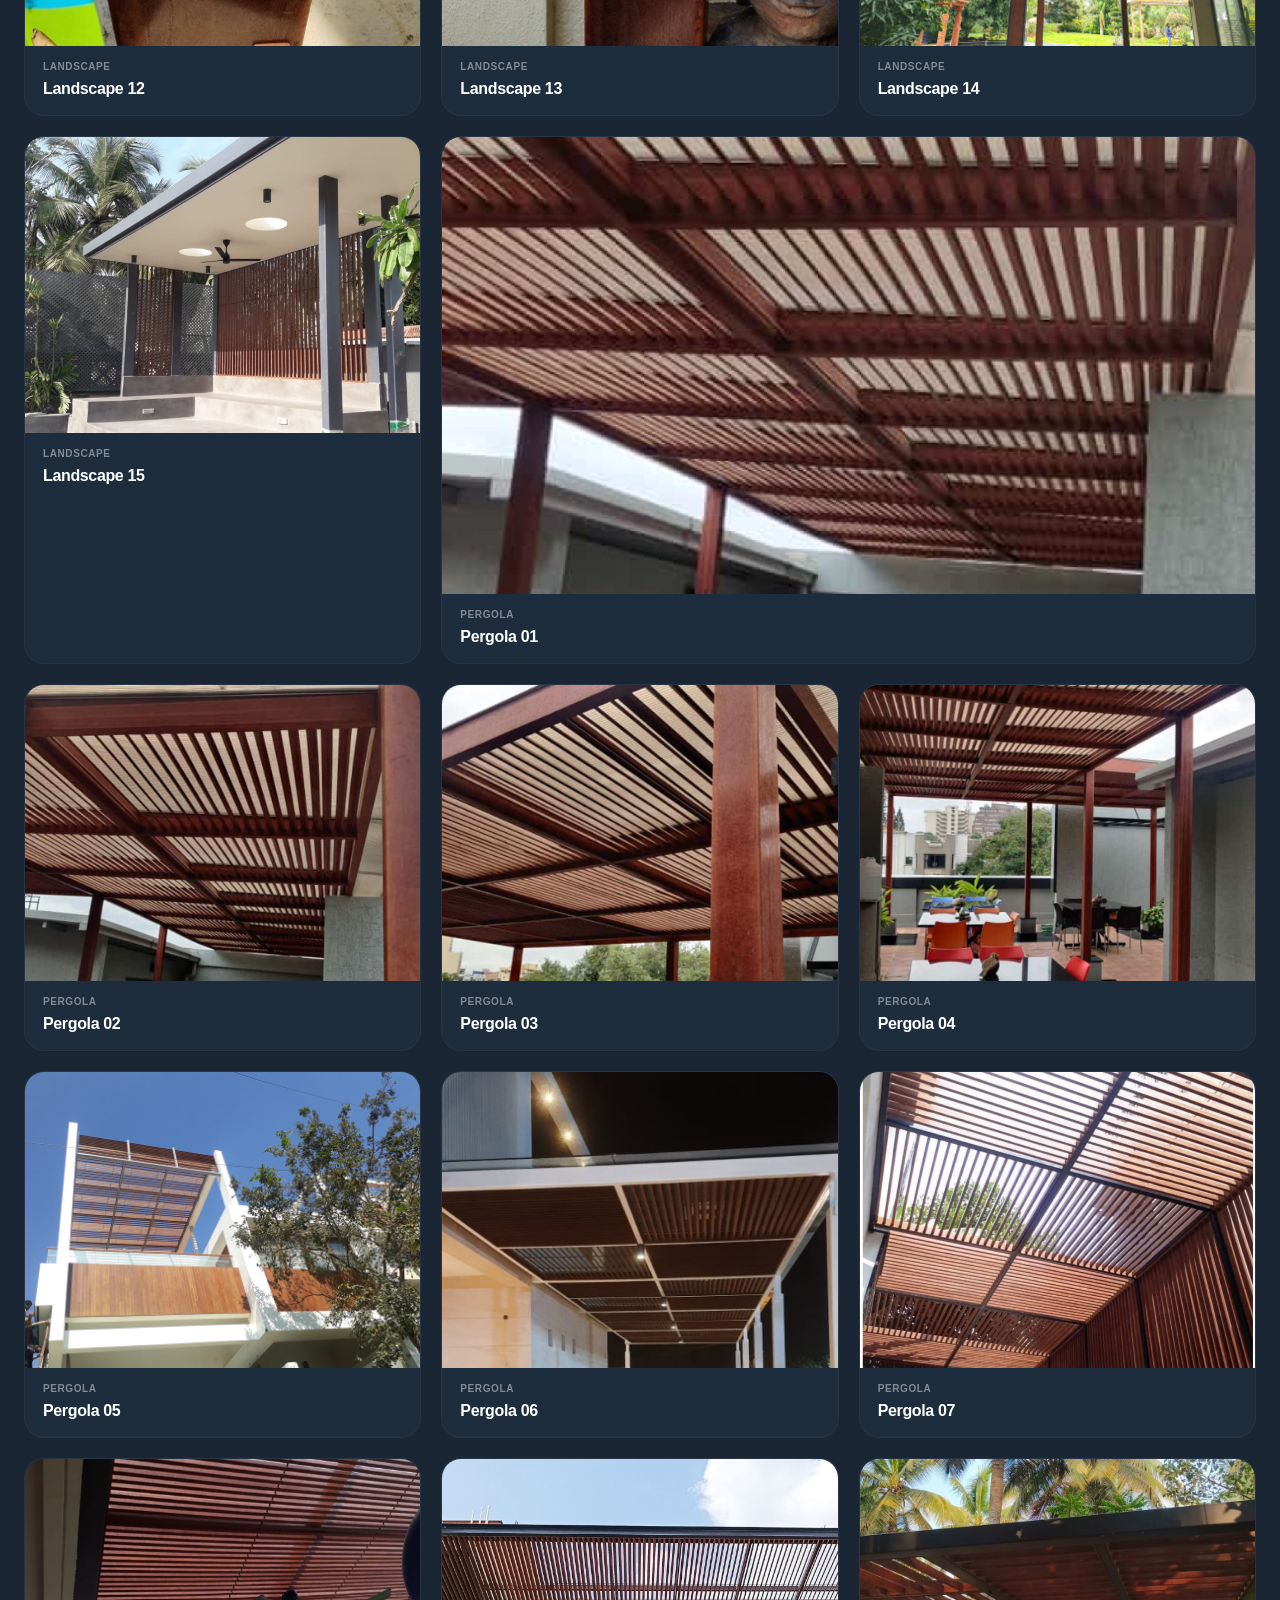
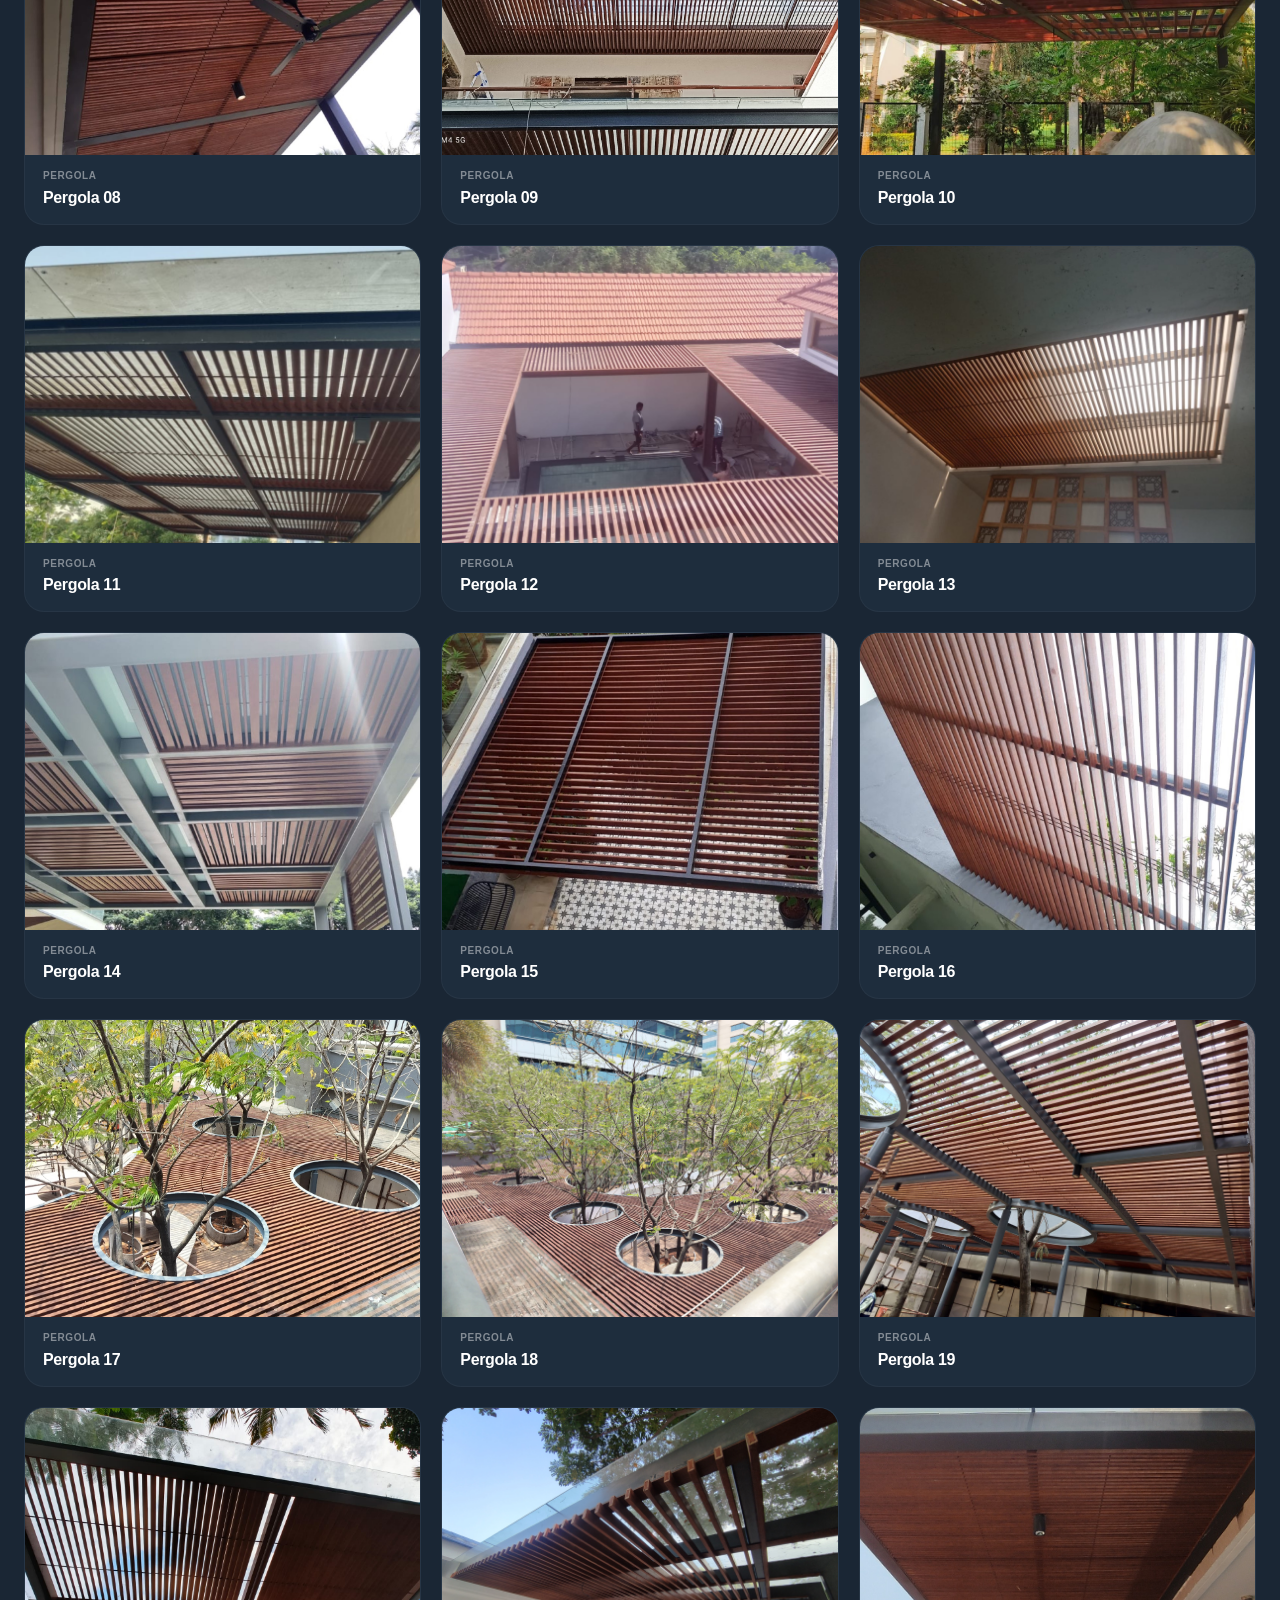
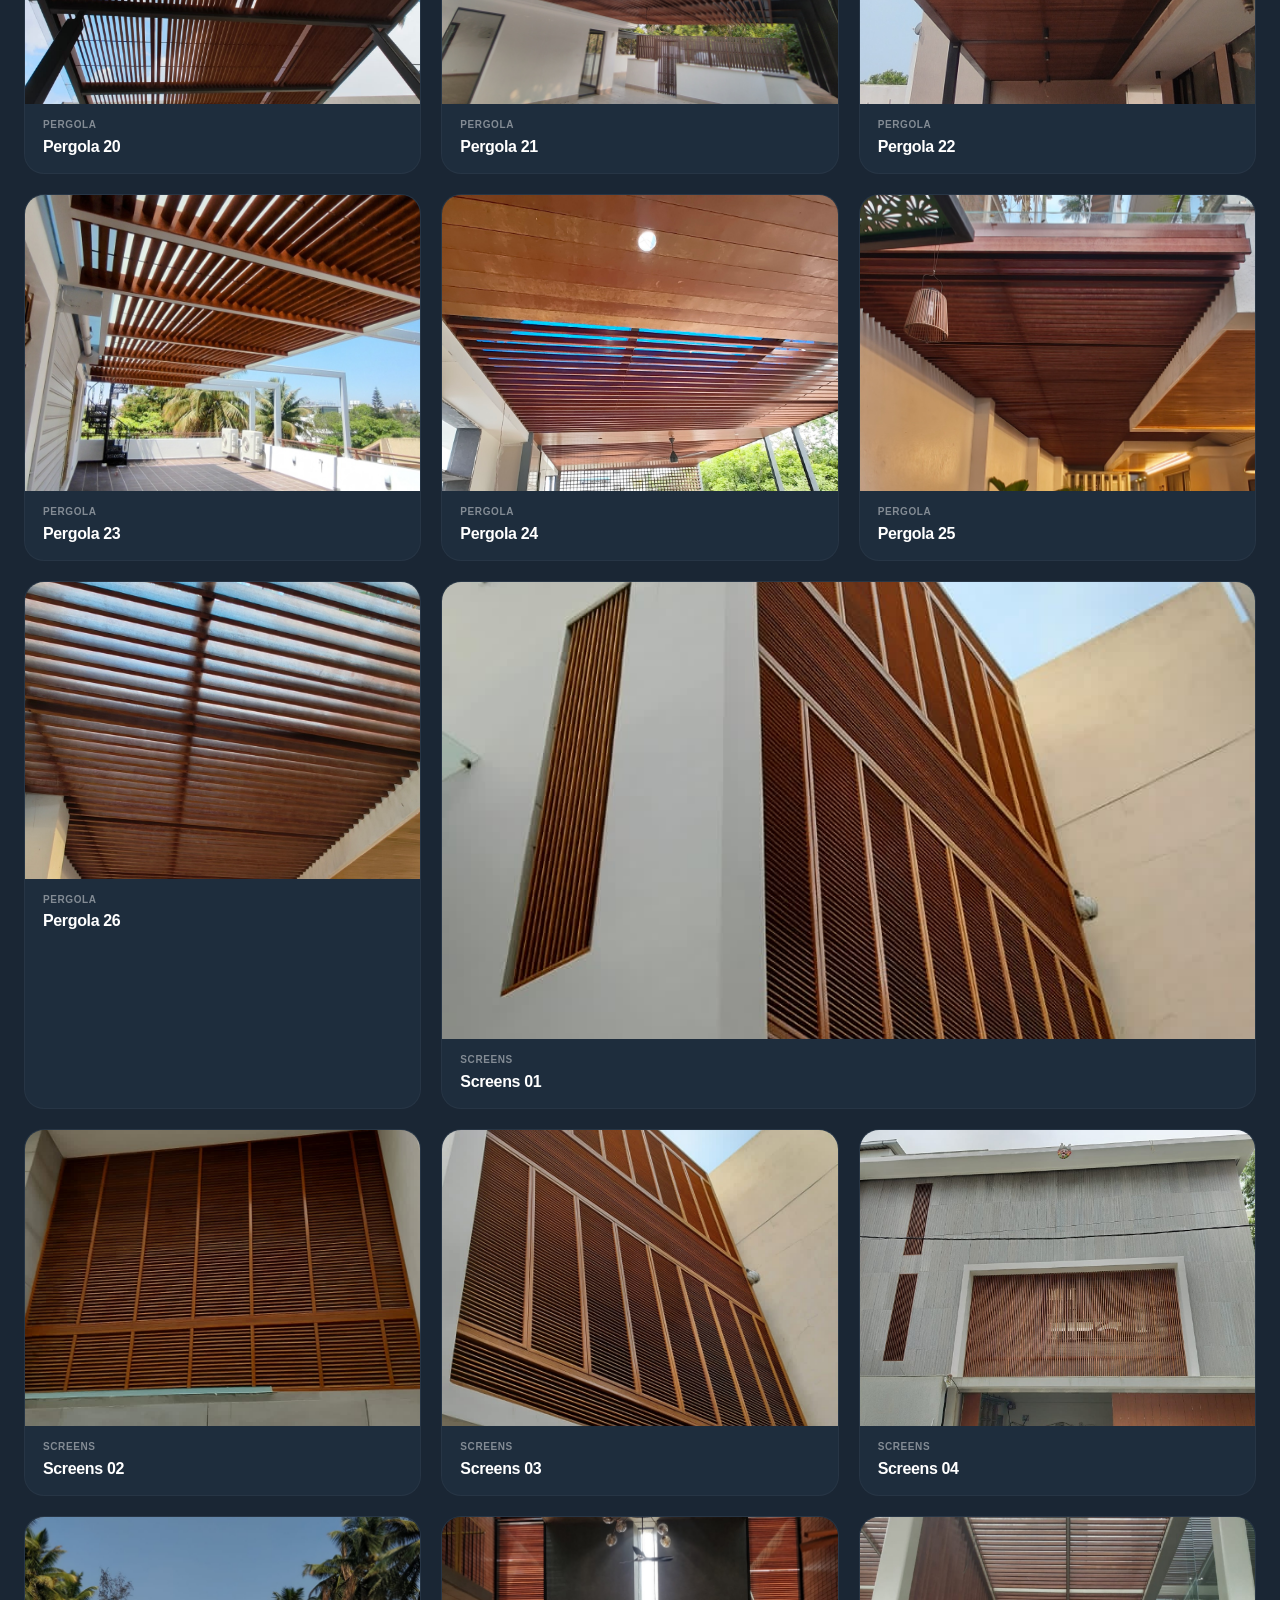
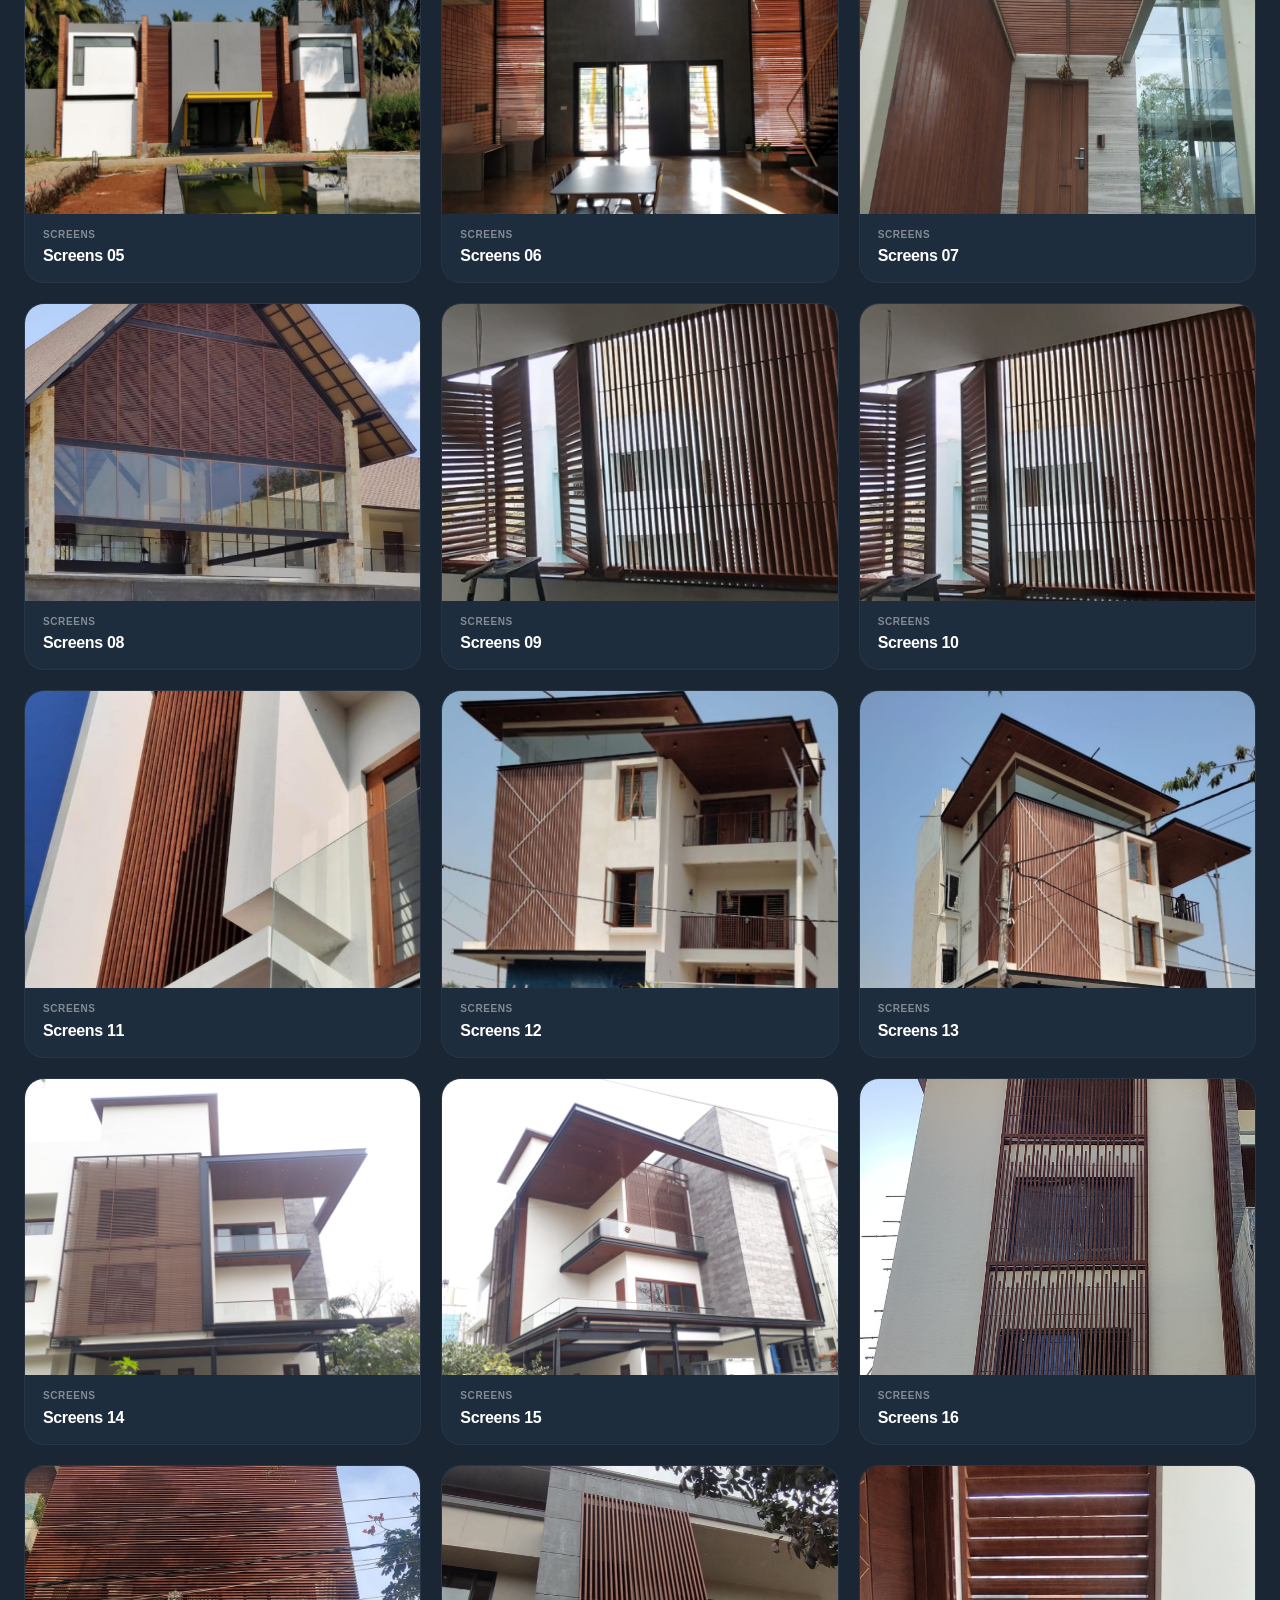
==== commit 81dd20b3: "Add Tipwood logo alongside Kayu & Kov in the header - Place a white-on-transparent Tipwood mark next" ====
--- a/gallery.html
+++ b/gallery.html
@@ -15,7 +15,11 @@
   <!-- Header -->
   <header class="header">
     <div class="header-content">
-      <img src="assets/logo-transparent.png" alt="Kayu & Kov" class="logo" onclick="window.location.href='index.html'" style="cursor:pointer">
+      <div class="header-logos">
+        <img src="assets/logo-transparent.png" alt="Kayu & Kov" class="logo" onclick="window.location.href='index.html'" style="cursor:pointer">
+        <span class="header-logo-divider" aria-hidden="true"></span>
+        <img src="assets/tipwood-logo-white.png" alt="Tipwood" class="logo logo-tipwood">
+      </div>
       <span class="header-title">Catalogue 2025</span>
       <nav class="page-nav">
         <a href="index.html">Catalogue</a>
--- a/styles.css
+++ b/styles.css
@@ -137,6 +137,29 @@
   opacity: 0.75;
 }
 
+.header-logos {
+  display: flex;
+  align-items: center;
+  gap: 14px;
+  margin-right: 24px;
+}
+
+.header-logo-divider {
+  width: 1px;
+  height: 22px;
+  background: rgba(255, 255, 255, 0.22);
+  display: inline-block;
+}
+
+.logo-tipwood {
+  height: 22px;
+  opacity: 1;
+}
+
+.logo-tipwood:hover {
+  opacity: 0.75;
+}
+
 .header-title {
   font-size: 11px;
   font-weight: 600;
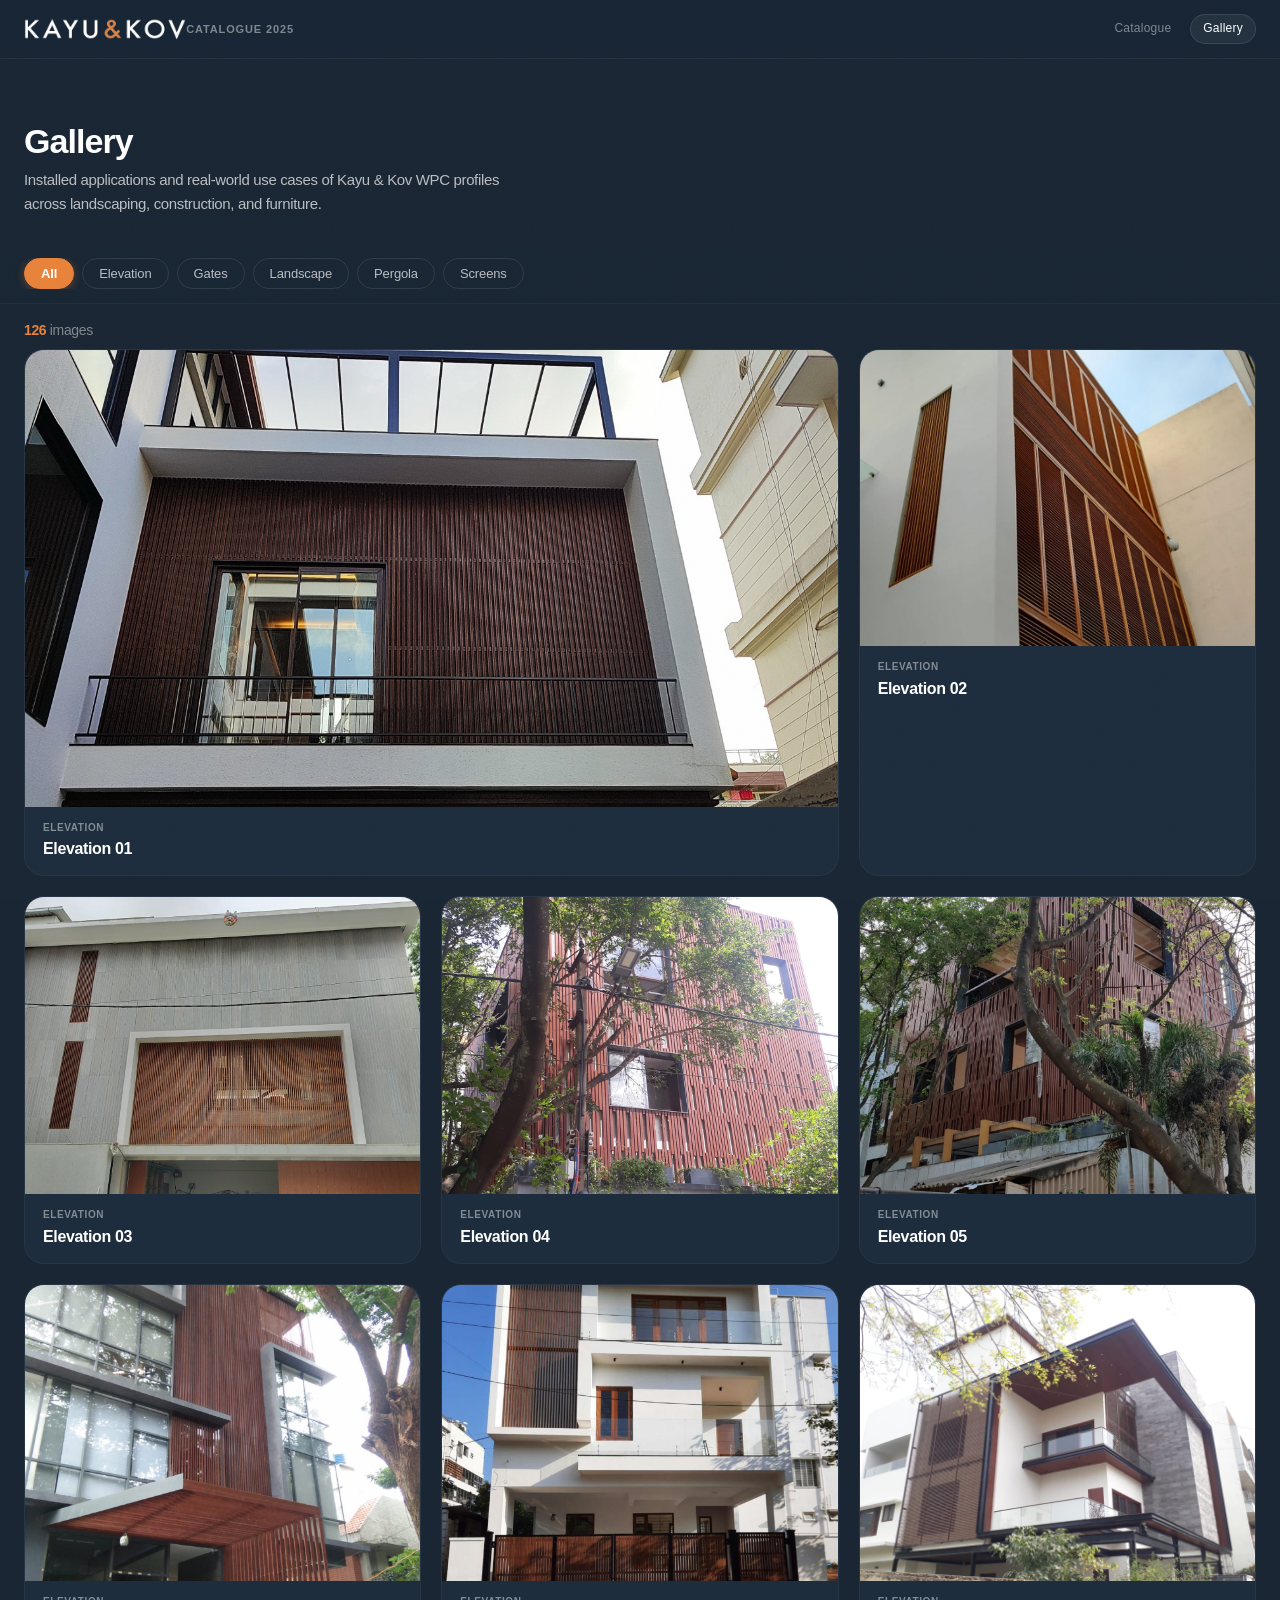
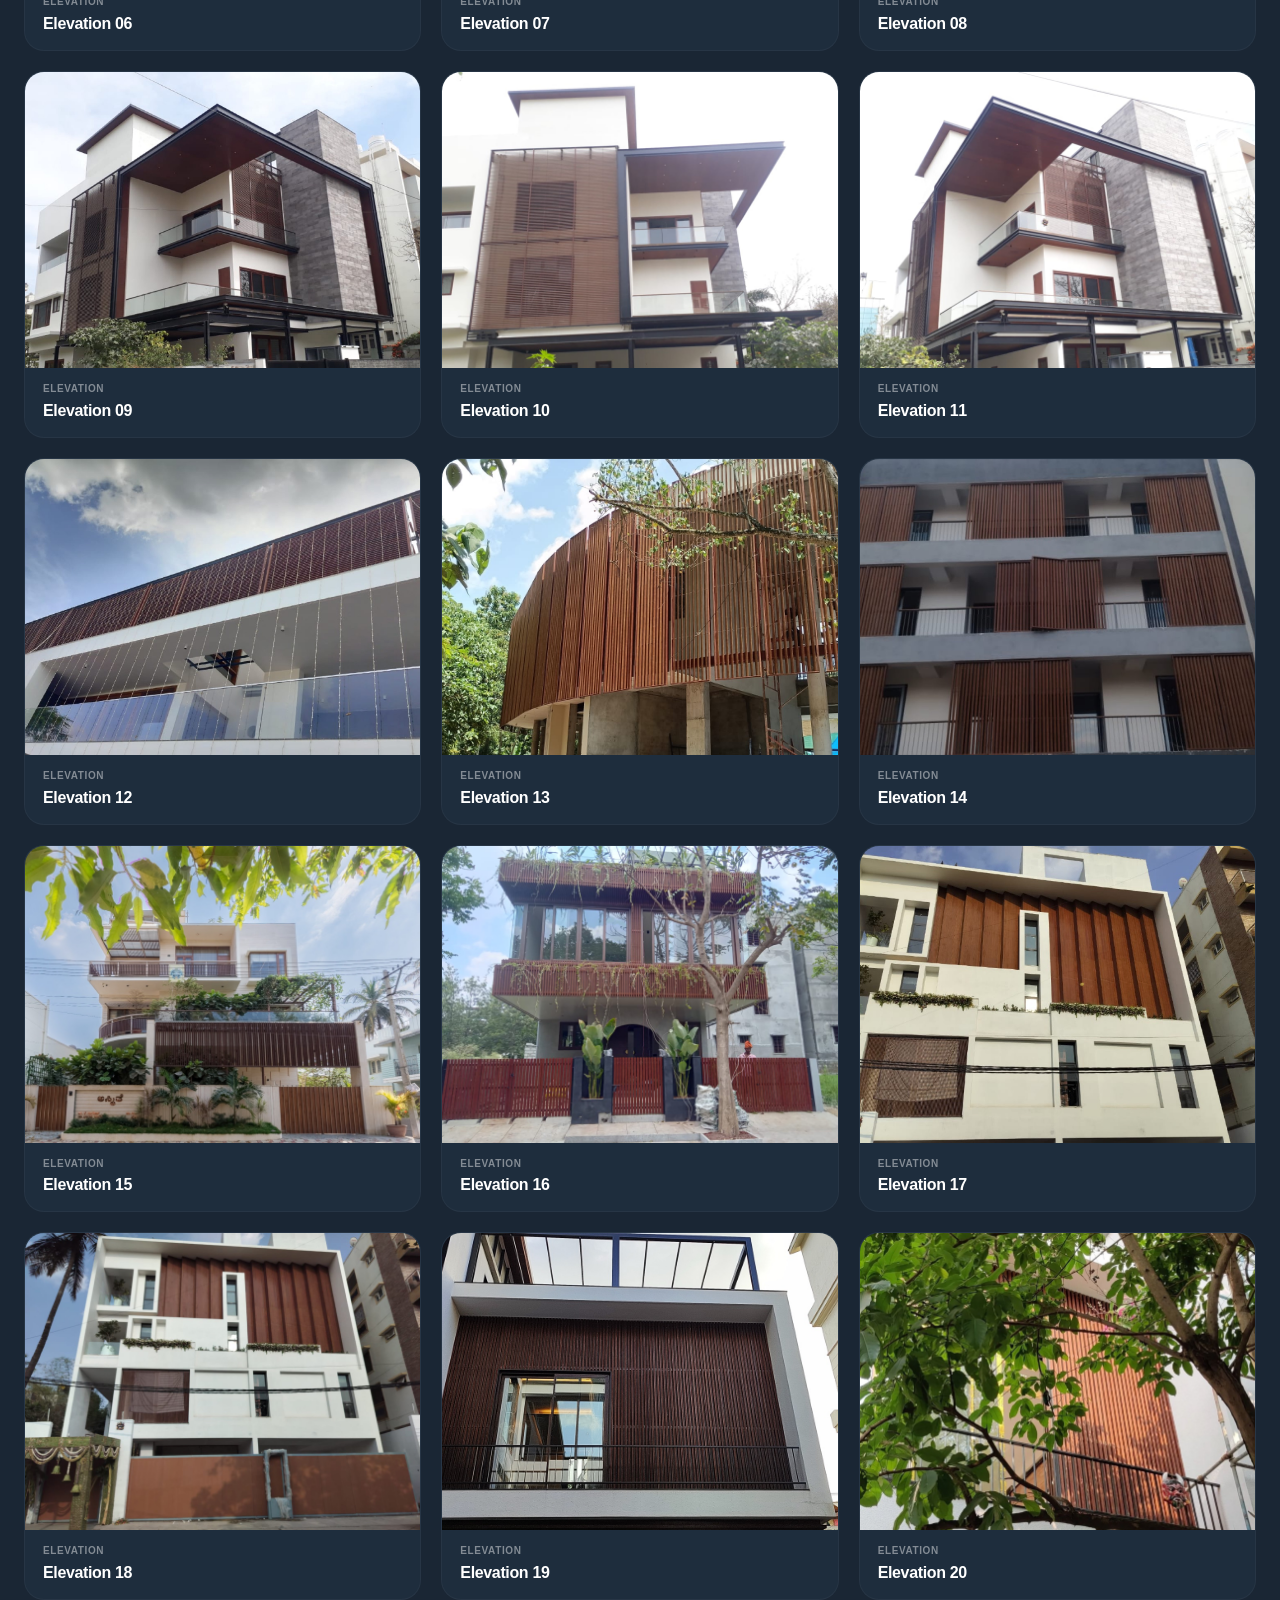
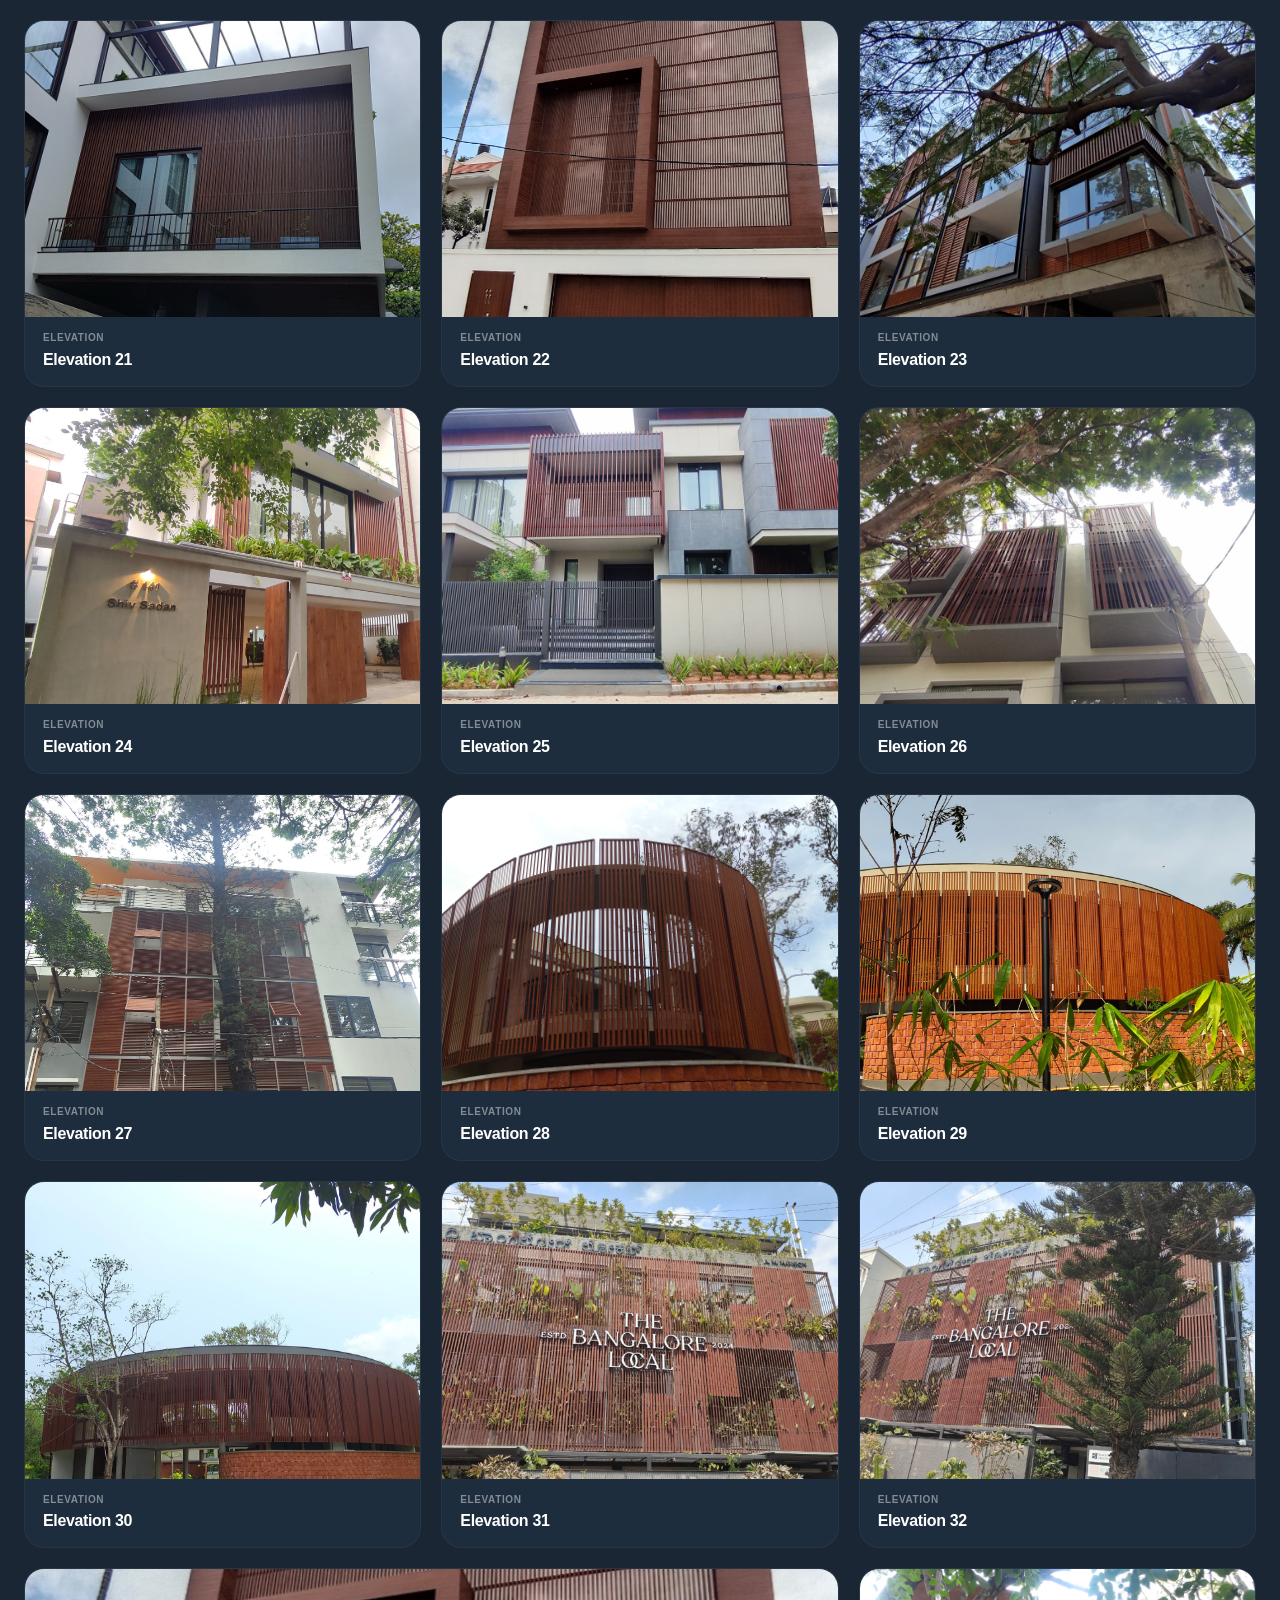
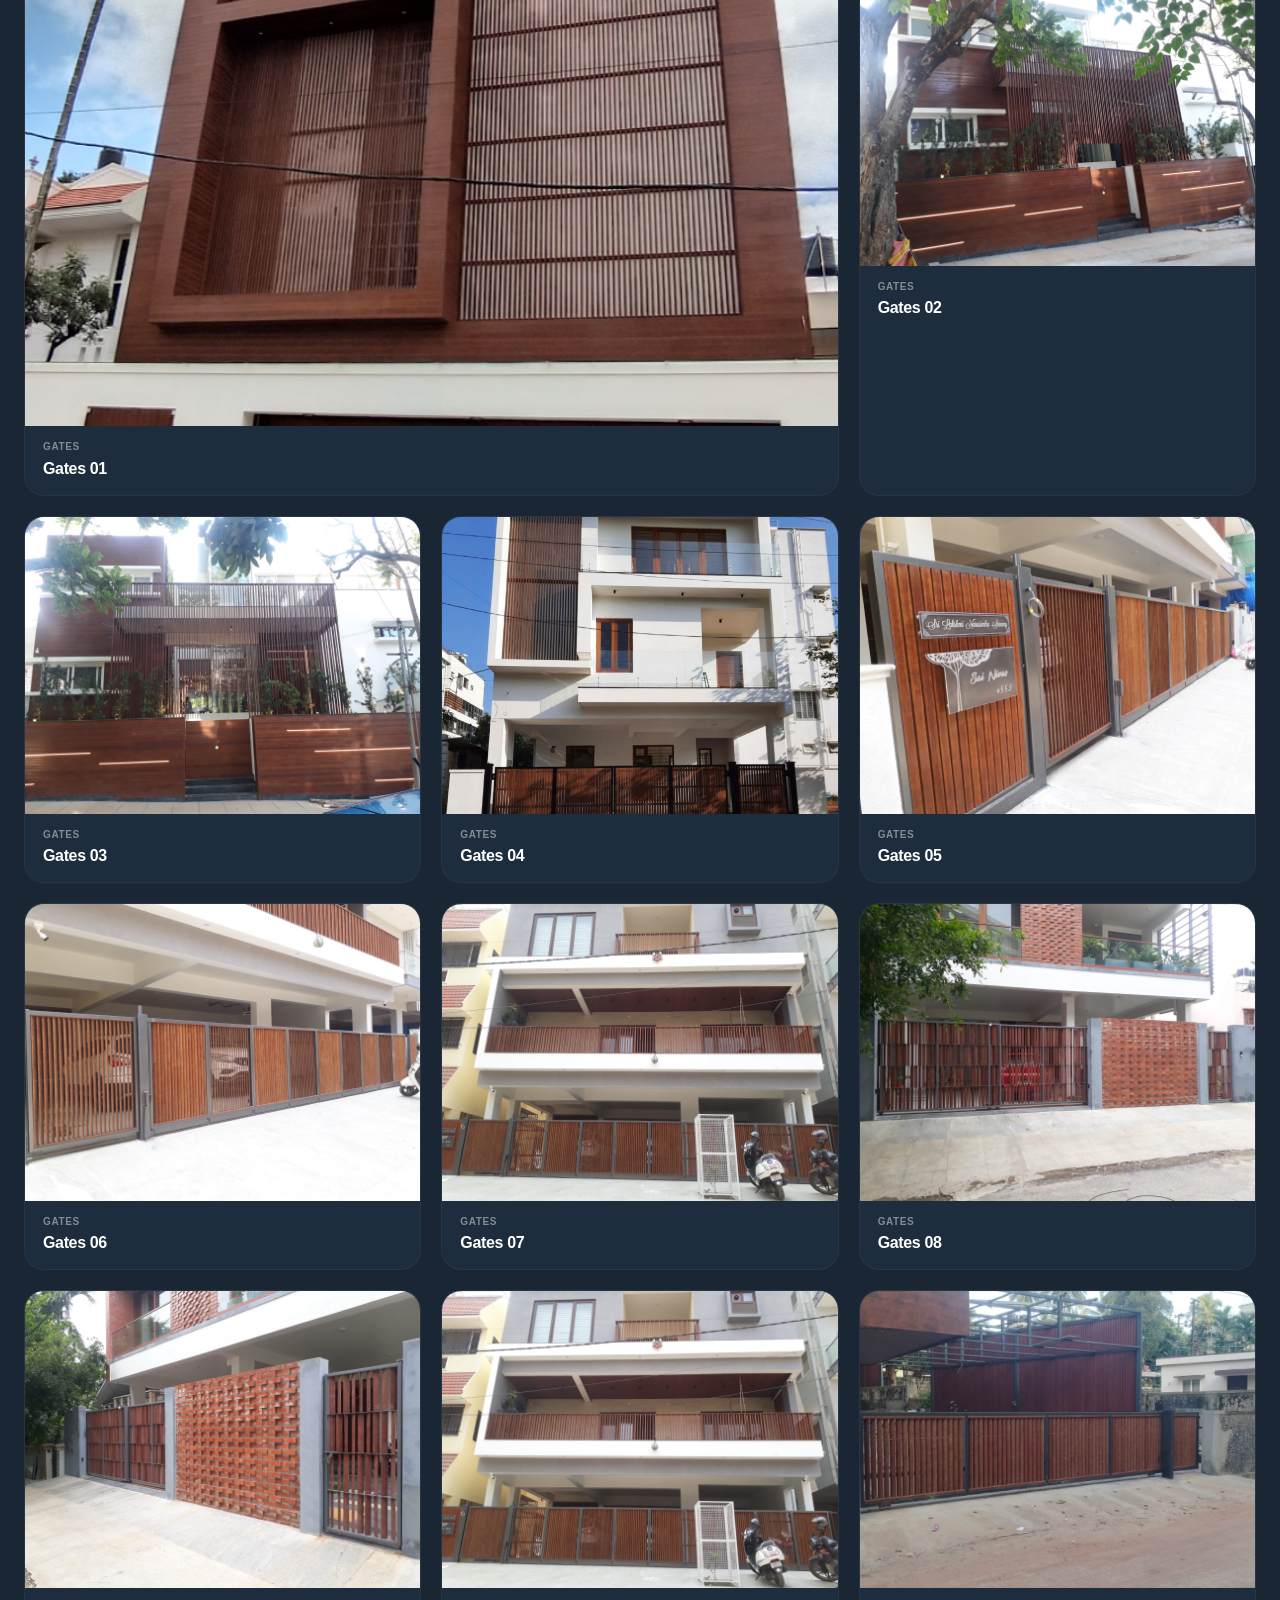
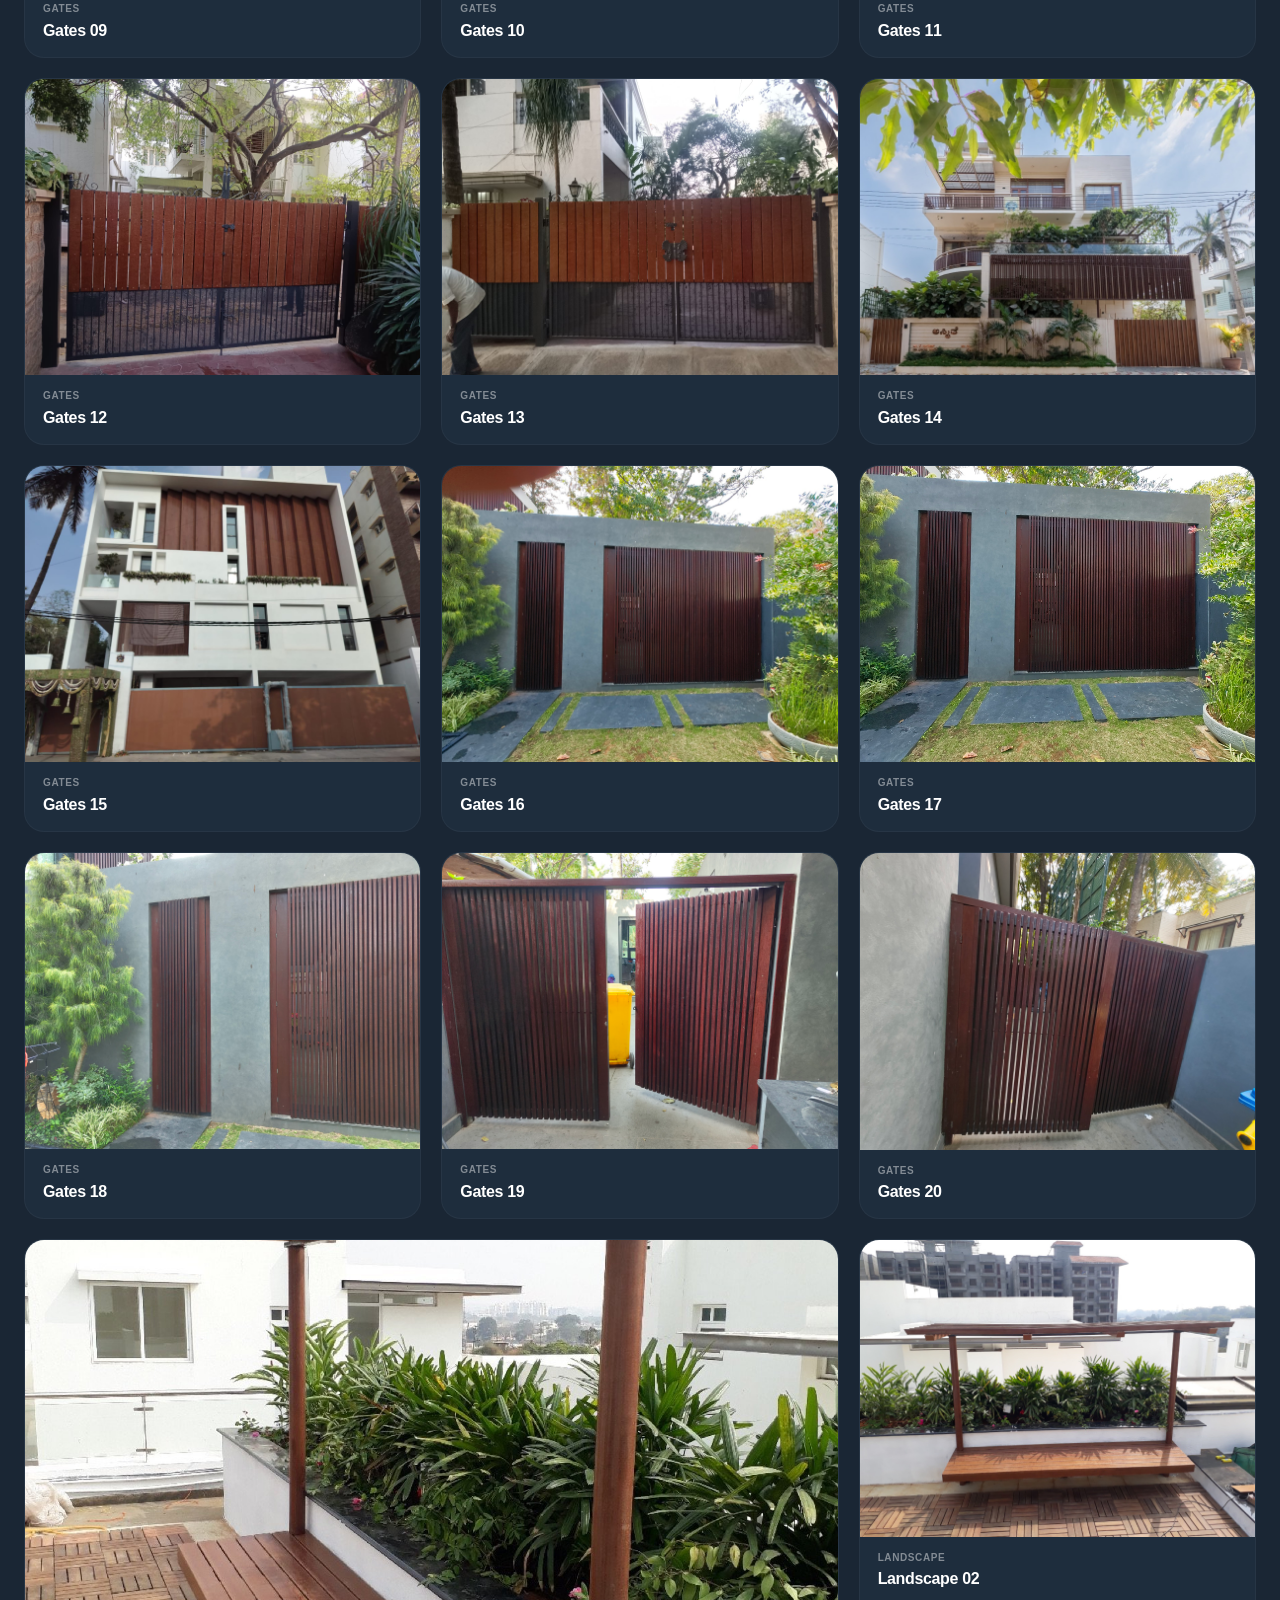
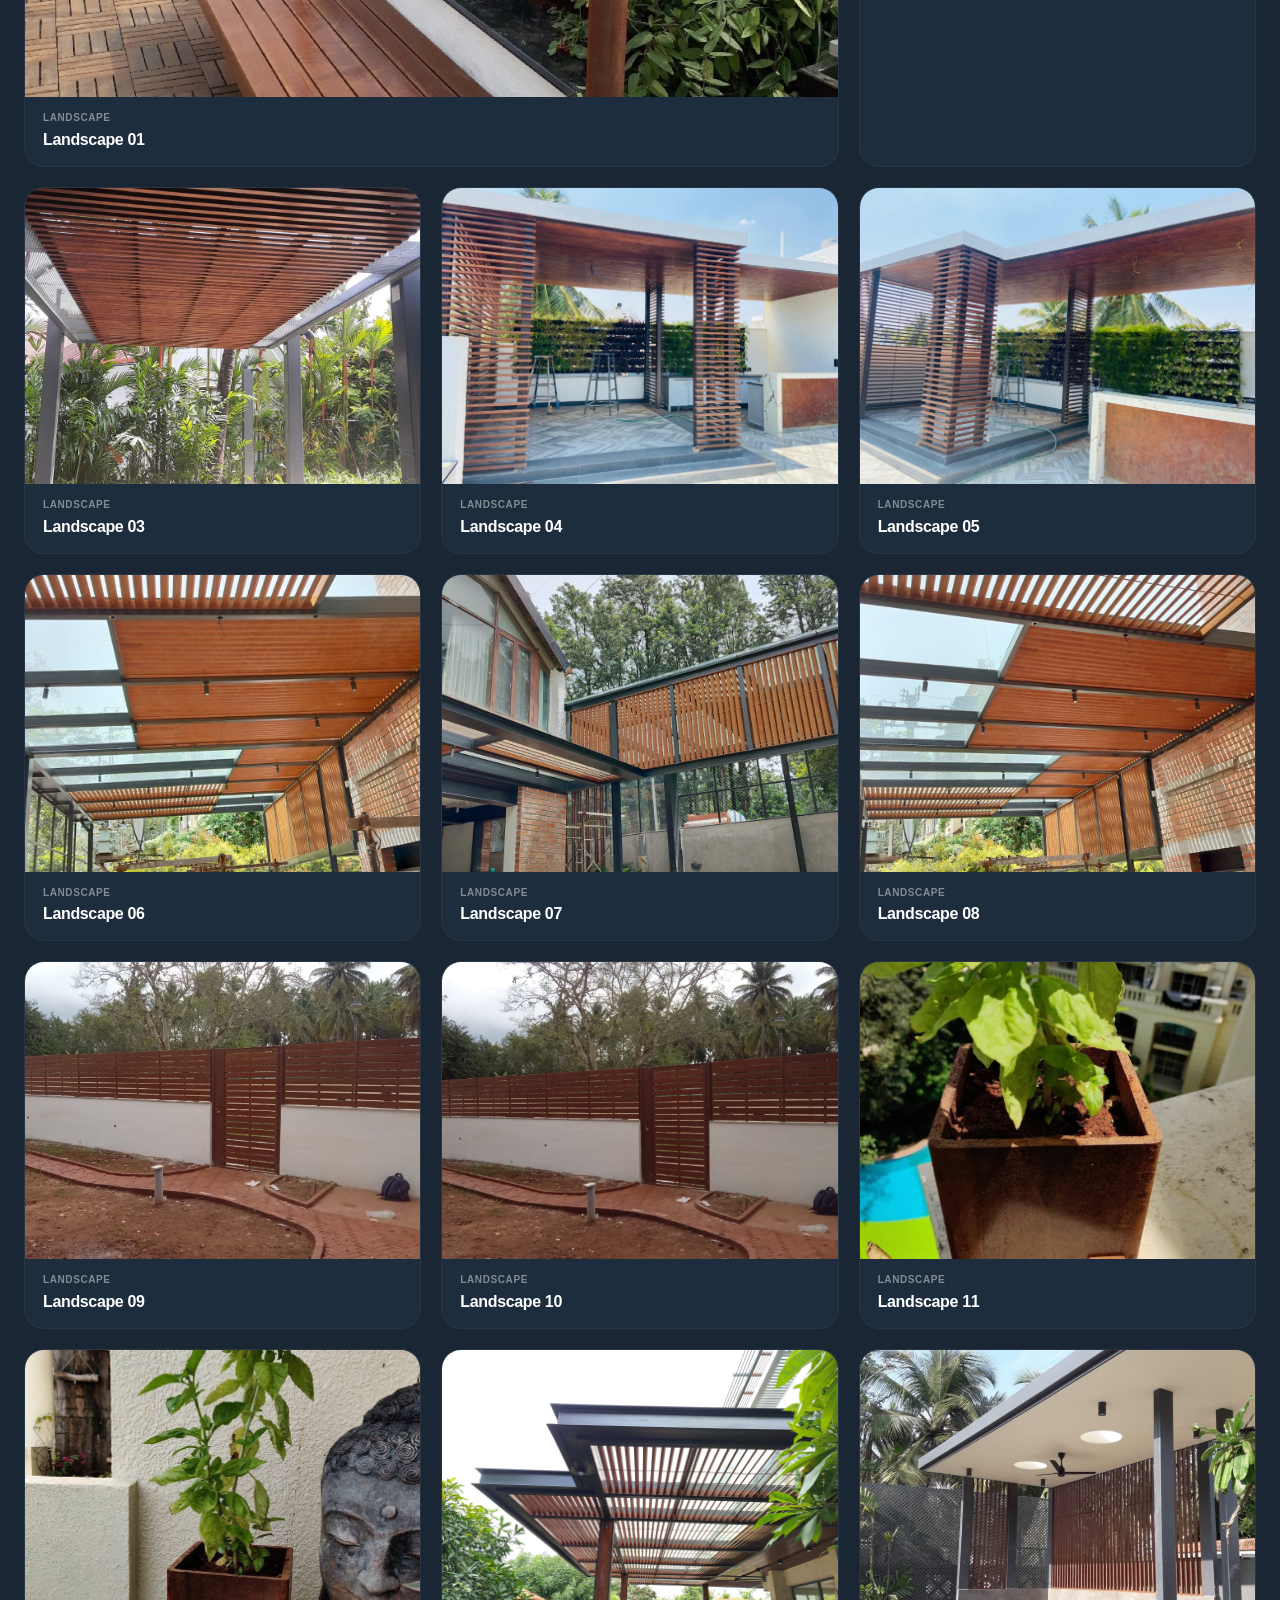
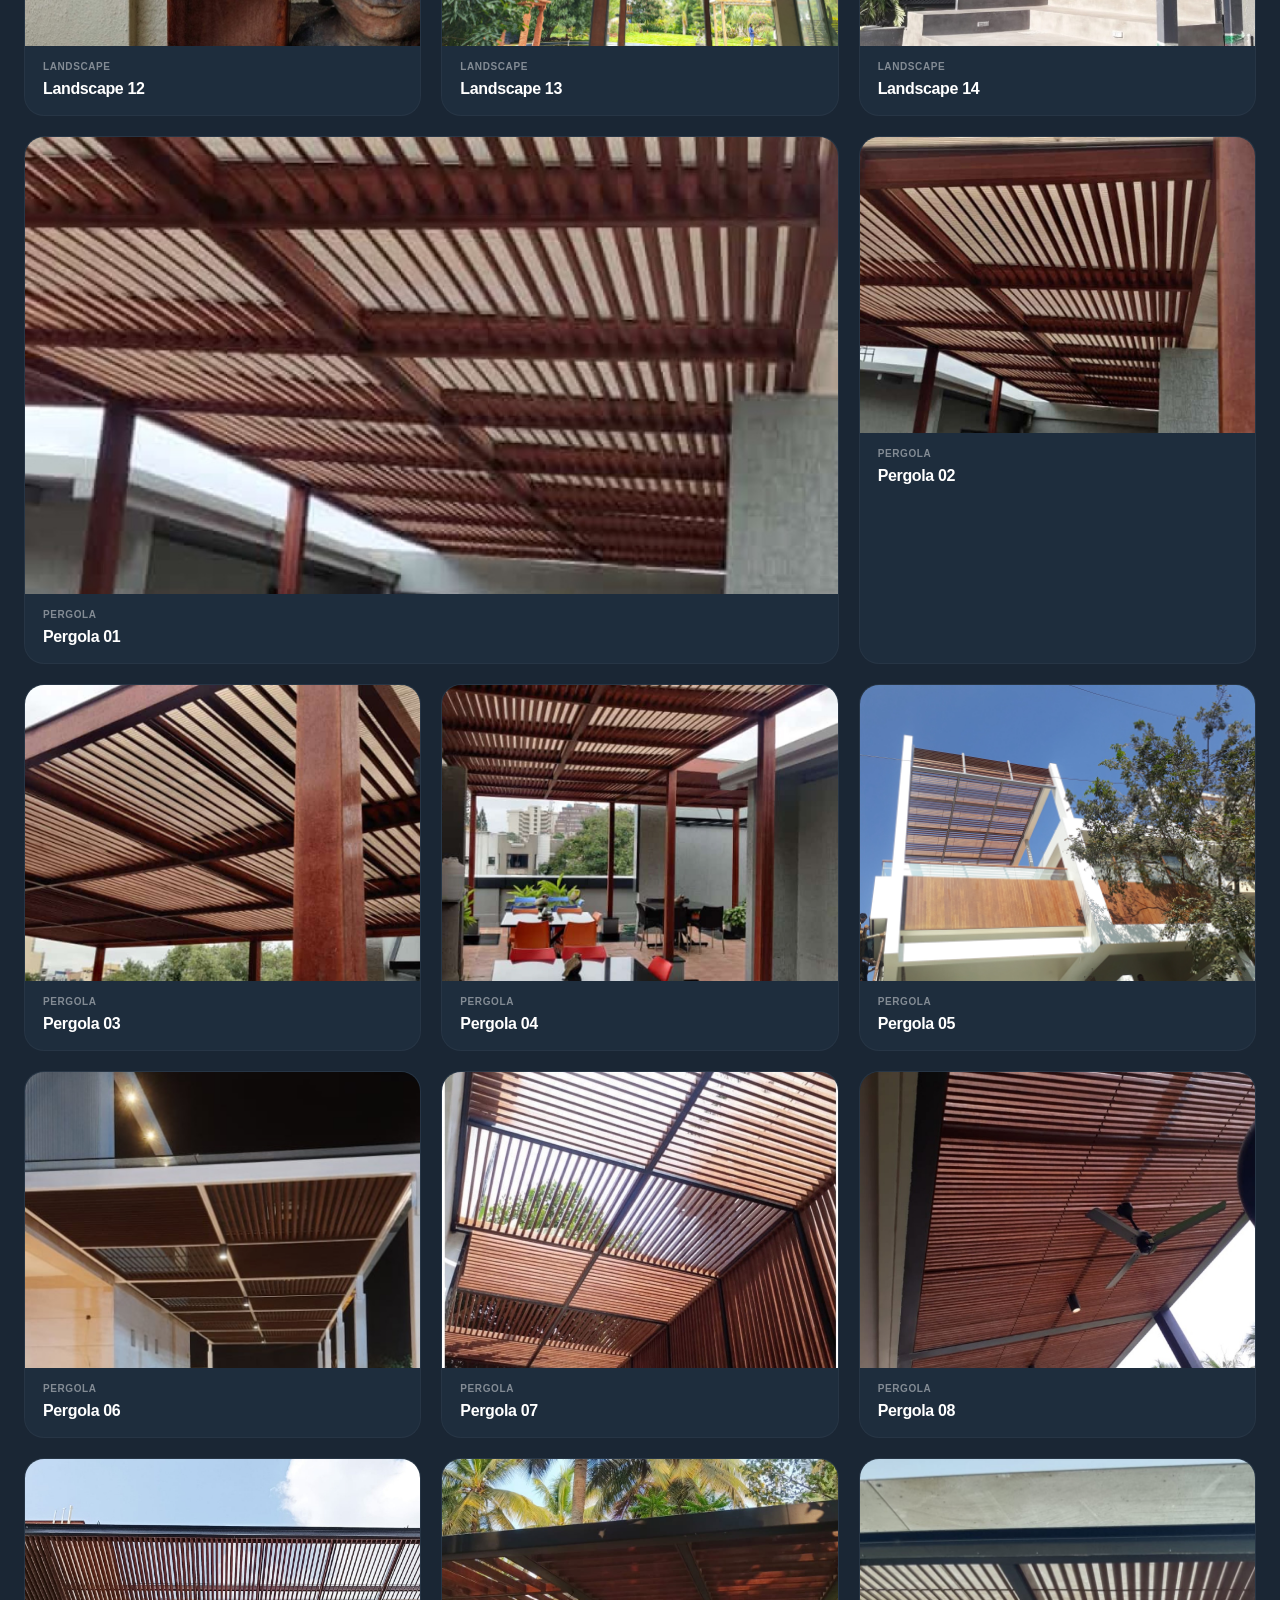
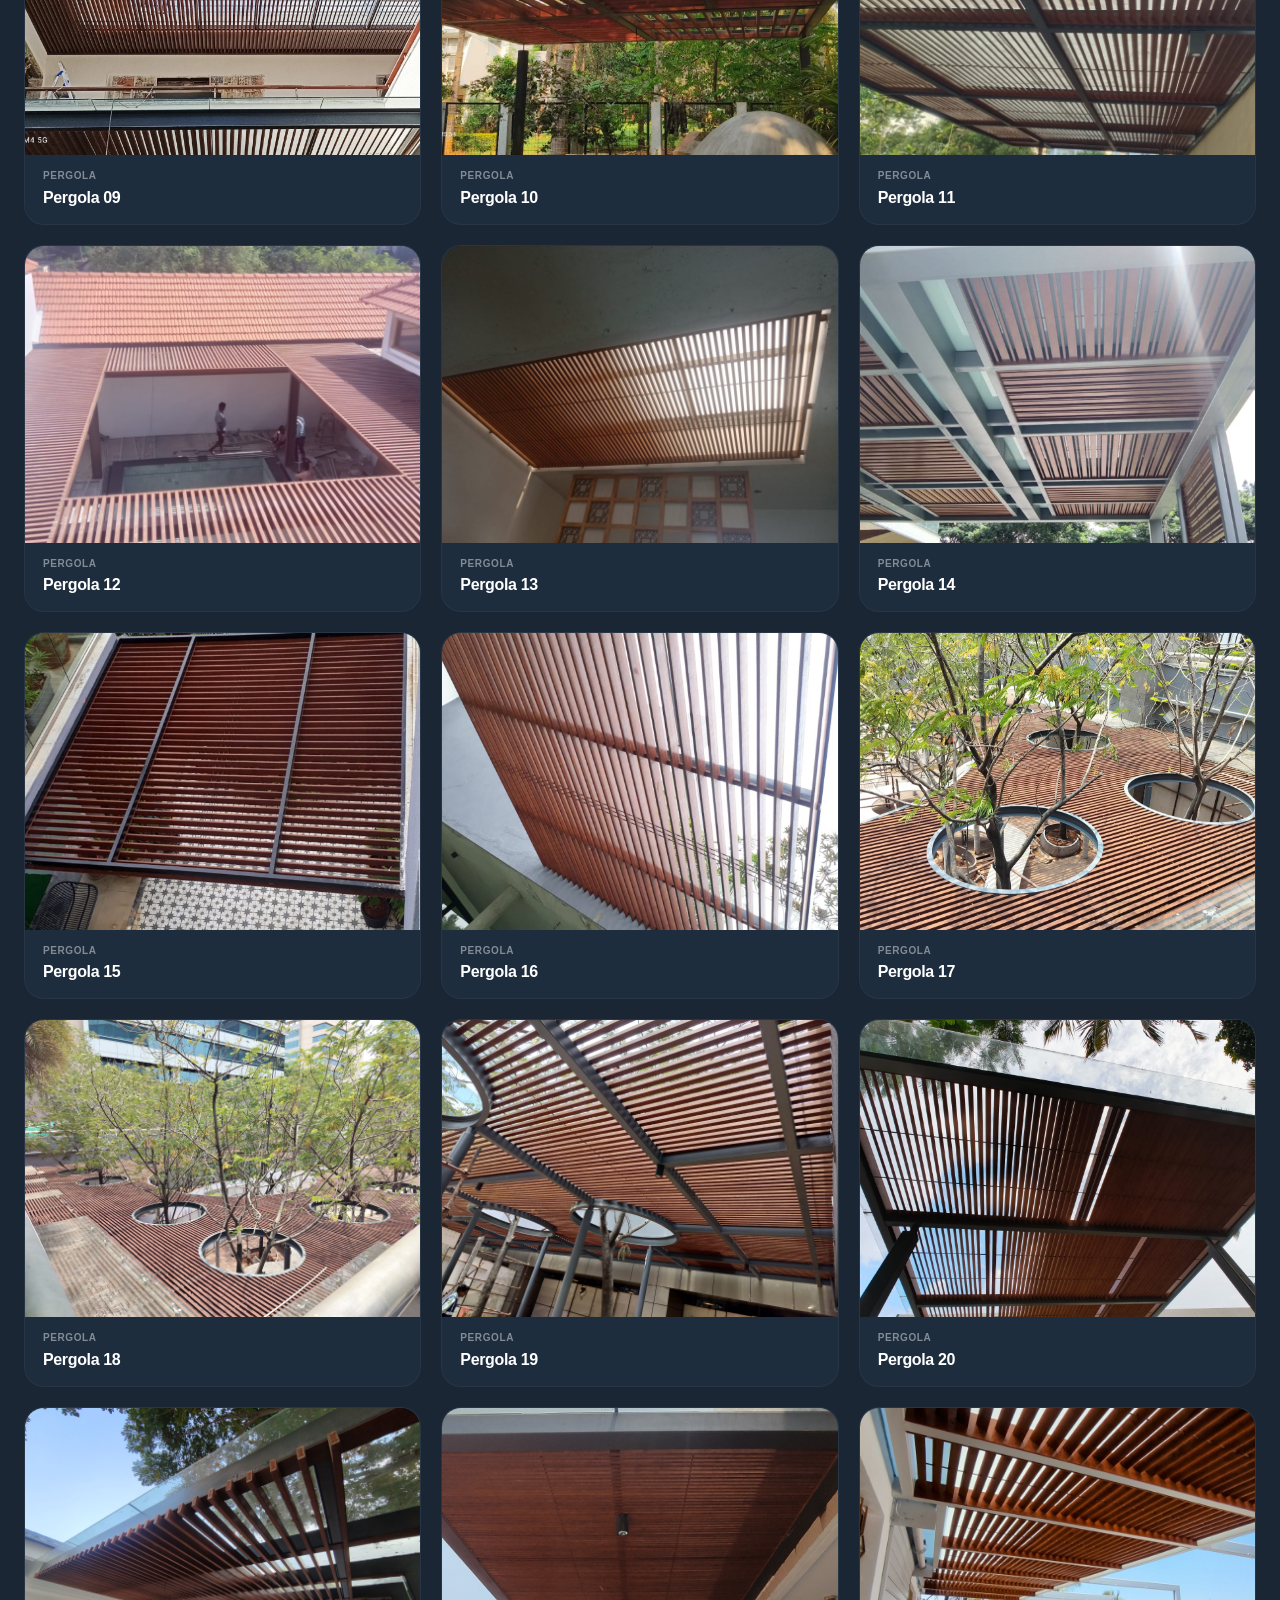
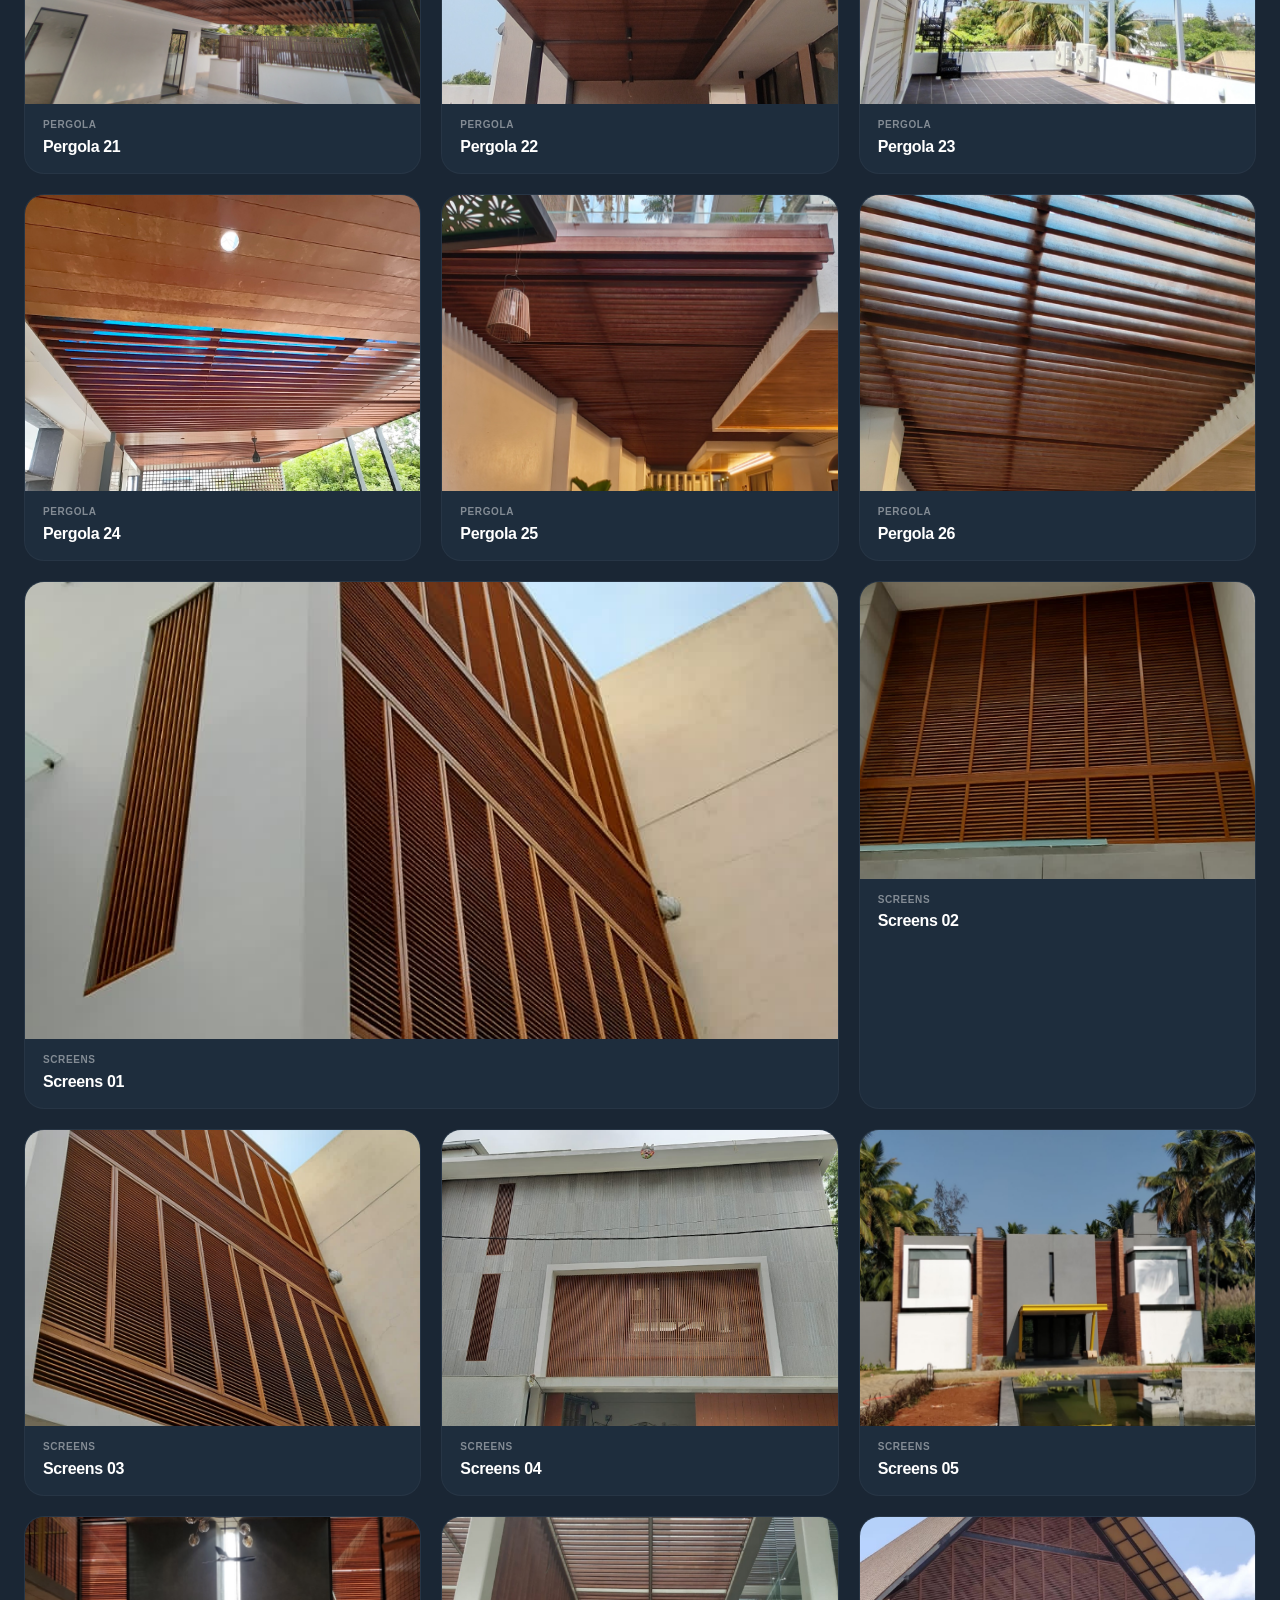
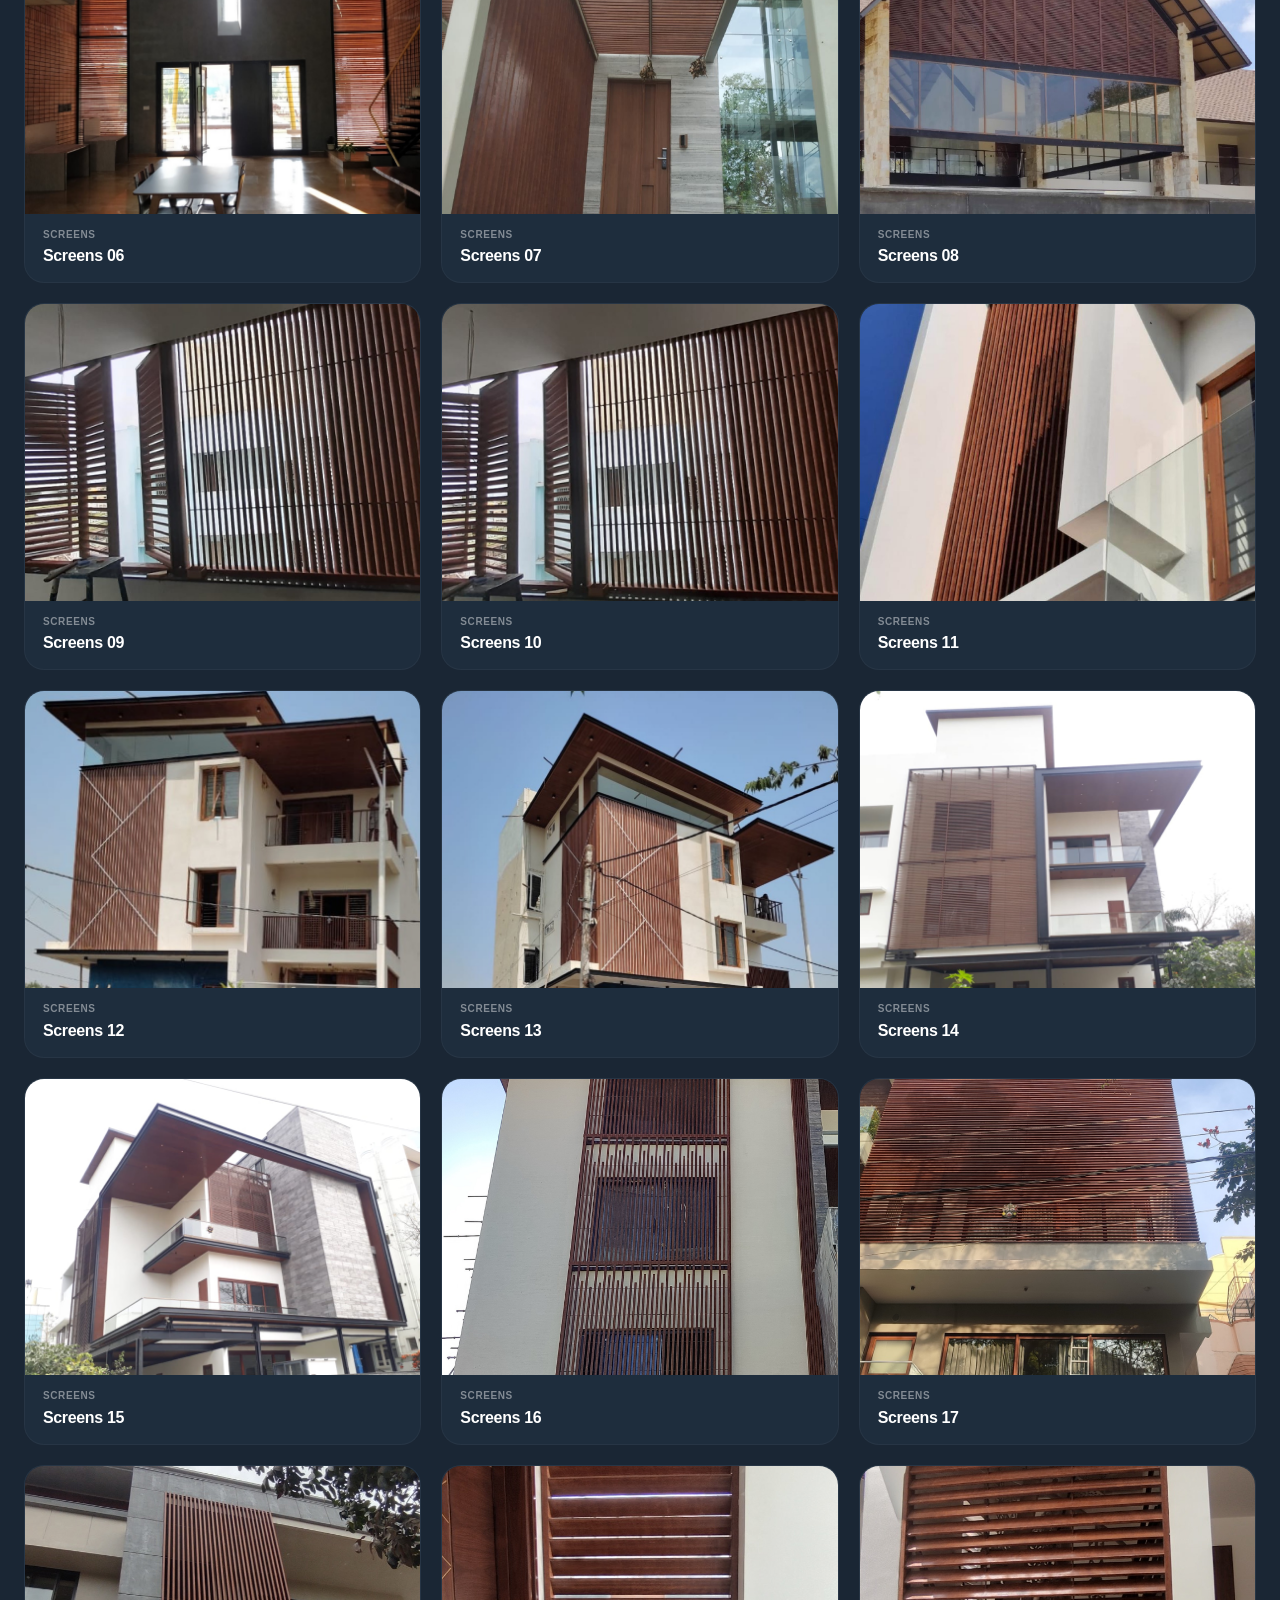
==== commit 961c0926: "Reorganise branding, fix gallery, and update phone number - Move Tipwood logo from the header into t" ====
--- a/gallery.html
+++ b/gallery.html
@@ -15,11 +15,7 @@
   <!-- Header -->
   <header class="header">
     <div class="header-content">
-      <div class="header-logos">
-        <img src="assets/logo-transparent.png" alt="Kayu & Kov" class="logo" onclick="window.location.href='index.html'" style="cursor:pointer">
-        <span class="header-logo-divider" aria-hidden="true"></span>
-        <img src="assets/tipwood-logo-white.png" alt="Tipwood" class="logo logo-tipwood">
-      </div>
+      <img src="assets/logo-transparent.png" alt="Kayu & Kov" class="logo" onclick="window.location.href='index.html'" style="cursor:pointer">
       <span class="header-title">Catalogue 2025</span>
       <nav class="page-nav">
         <a href="index.html">Catalogue</a>
@@ -61,11 +57,11 @@
         Karnataka 560026, India
       </p>
       <div class="footer-contact">
-        <a href="tel:+918026744030" class="contact-link">
+        <a href="tel:+918296799030" class="contact-link">
           <svg viewBox="0 0 24 24" fill="none" stroke="currentColor" stroke-width="1.5">
             <path d="M22 16.92v3a2 2 0 0 1-2.18 2 19.79 19.79 0 0 1-8.63-3.07 19.5 19.5 0 0 1-6-6 19.79 19.79 0 0 1-3.07-8.67A2 2 0 0 1 4.11 2h3a2 2 0 0 1 2 1.72 12.84 12.84 0 0 0 .7 2.81 2 2 0 0 1-.45 2.11L8.09 9.91a16 16 0 0 0 6 6l1.27-1.27a2 2 0 0 1 2.11-.45 12.84 12.84 0 0 0 2.81.7A2 2 0 0 1 22 16.92z"/>
           </svg>
-          +91 80 26744030
+          +91 82967 99030
         </a>
         <a href="tel:+919449697772" class="contact-link">
           <svg viewBox="0 0 24 24" fill="none" stroke="currentColor" stroke-width="1.5">
--- a/styles.css
+++ b/styles.css
@@ -137,29 +137,6 @@
   opacity: 0.75;
 }
 
-.header-logos {
-  display: flex;
-  align-items: center;
-  gap: 14px;
-  margin-right: 24px;
-}
-
-.header-logo-divider {
-  width: 1px;
-  height: 22px;
-  background: rgba(255, 255, 255, 0.22);
-  display: inline-block;
-}
-
-.logo-tipwood {
-  height: 22px;
-  opacity: 1;
-}
-
-.logo-tipwood:hover {
-  opacity: 0.75;
-}
-
 .header-title {
   font-size: 11px;
   font-weight: 600;
@@ -334,10 +311,20 @@
 }
 
 .products-title {
+  display: inline-flex;
+  align-items: center;
+  gap: 14px;
   font-size: 34px;
   font-weight: 700;
   letter-spacing: -0.028em;
   line-height: 1.1;
+  margin: 0;
+}
+
+.products-title-logo {
+  height: 26px;
+  width: auto;
+  display: block;
 }
 
 .products-count {
@@ -1289,13 +1276,40 @@
     padding: 12px 16px;
   }
 
+  .logo {
+    height: 20px;
+  }
+
+  .header-title {
+    display: none;
+  }
+
+  .page-nav {
+    gap: 4px;
+    flex-shrink: 0;
+  }
+
+  .page-nav a {
+    font-size: 11px;
+    padding: 3px 8px;
+    white-space: nowrap;
+  }
+
+  .products-title {
+    gap: 10px;
+  }
+
+  .products-title-logo {
+    height: 20px;
+  }
+
   .search-container {
     padding: 12px 16px;
-    top: 48px;
+    top: 49px;
   }
 
   .category-nav {
-    top: 100px;
+    top: 117px;
     padding: 8px 0 12px;
   }
 
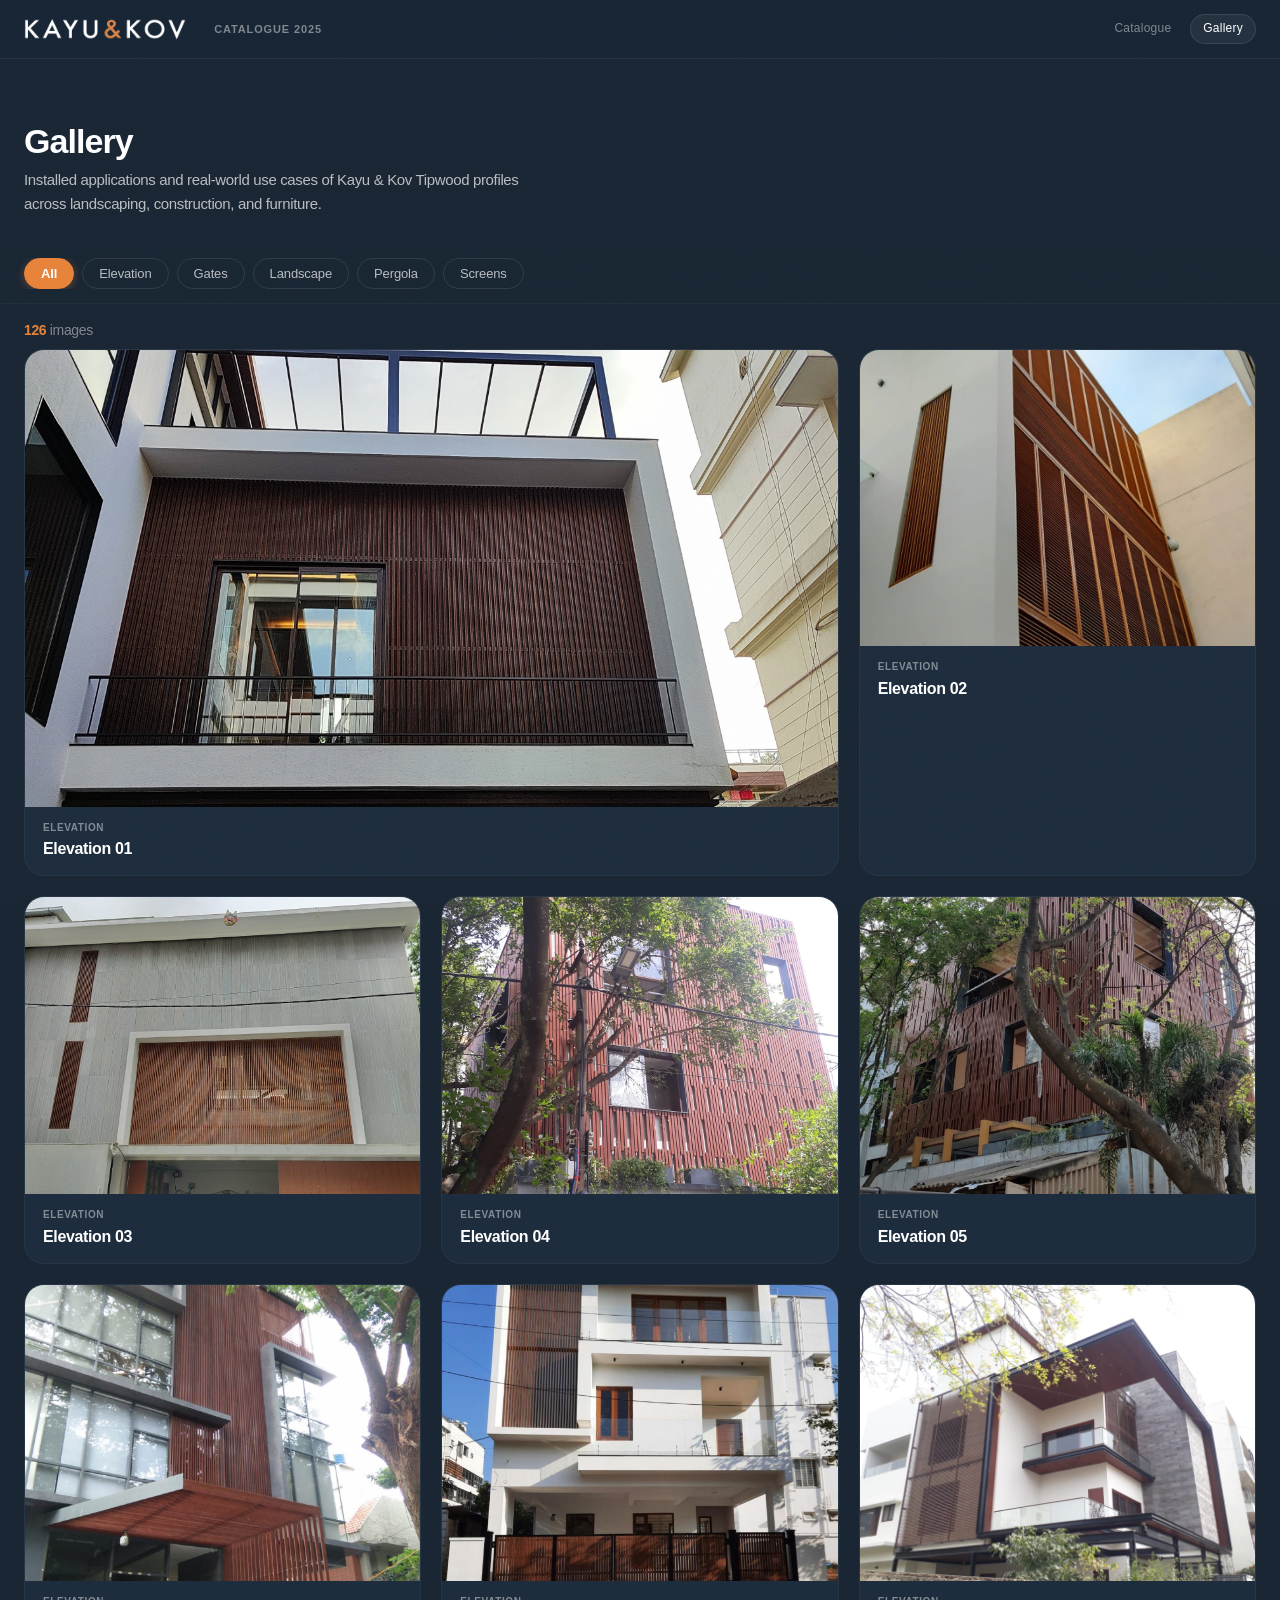
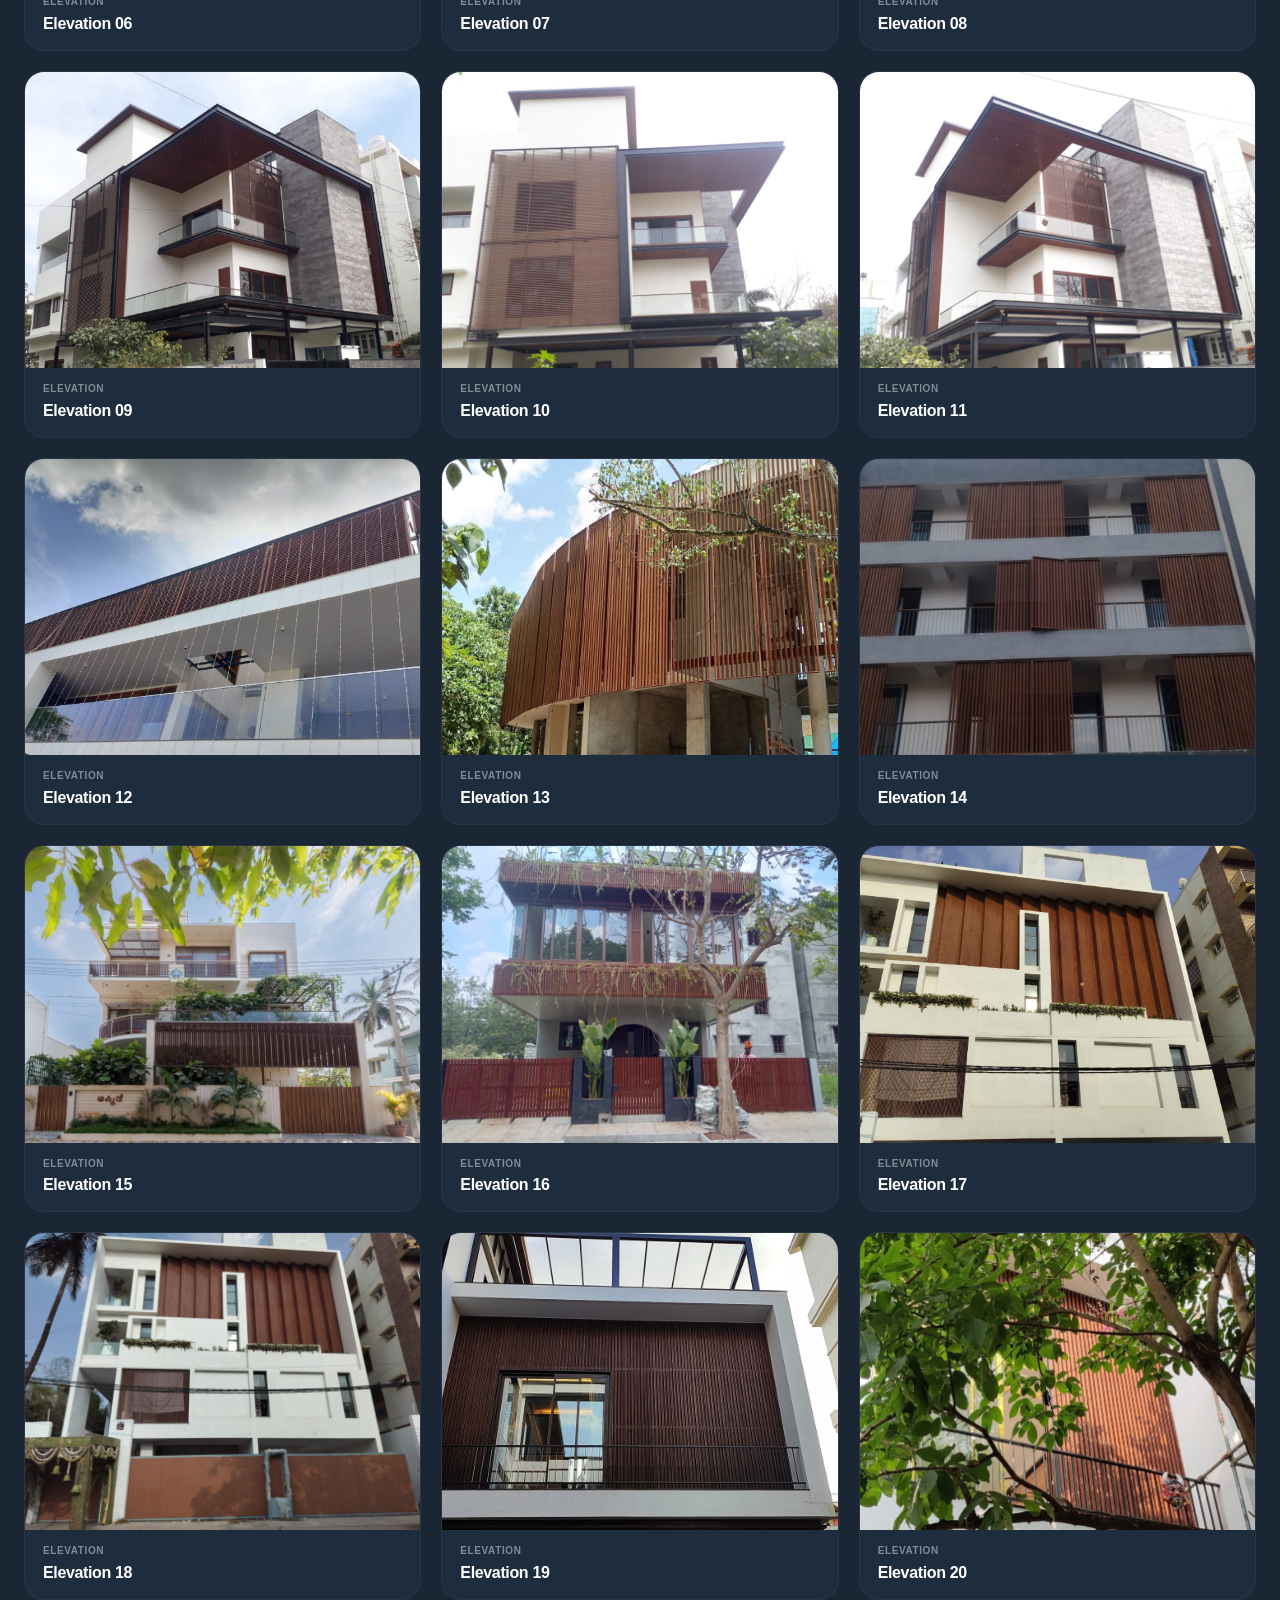
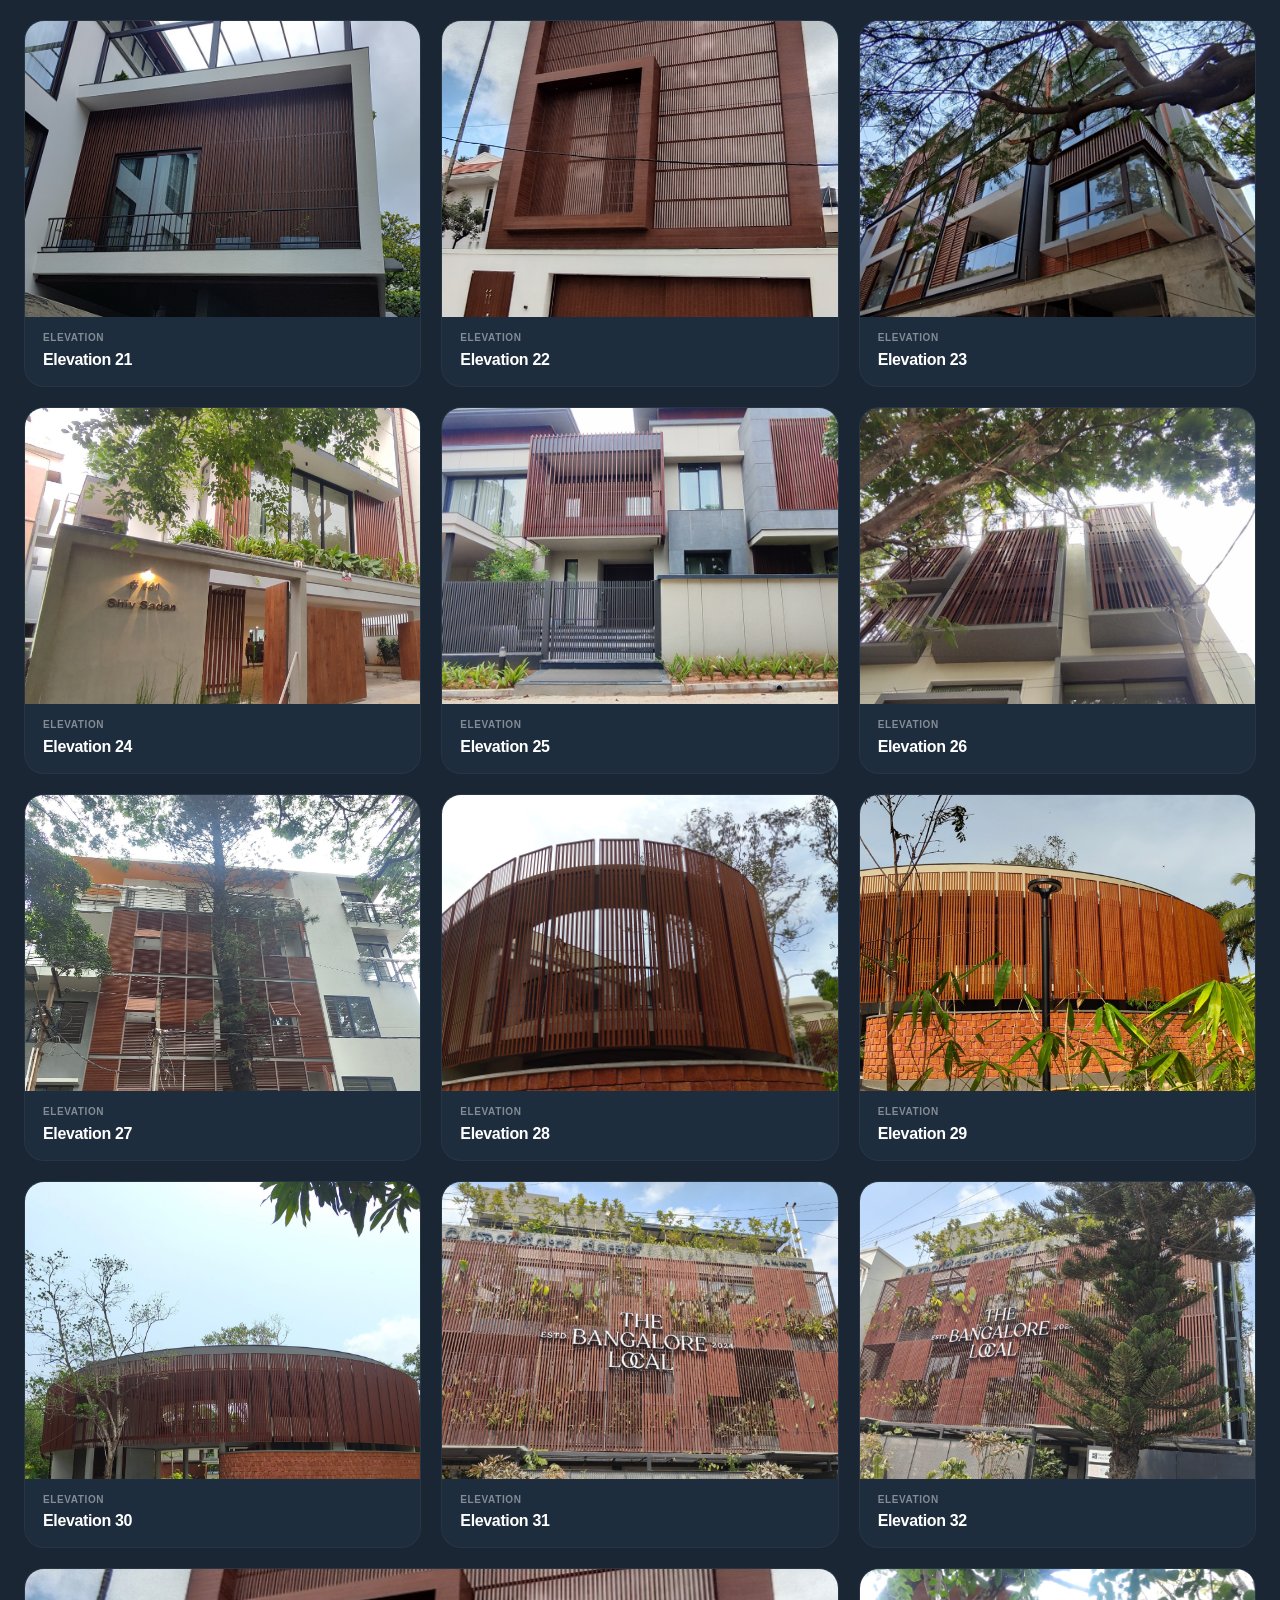
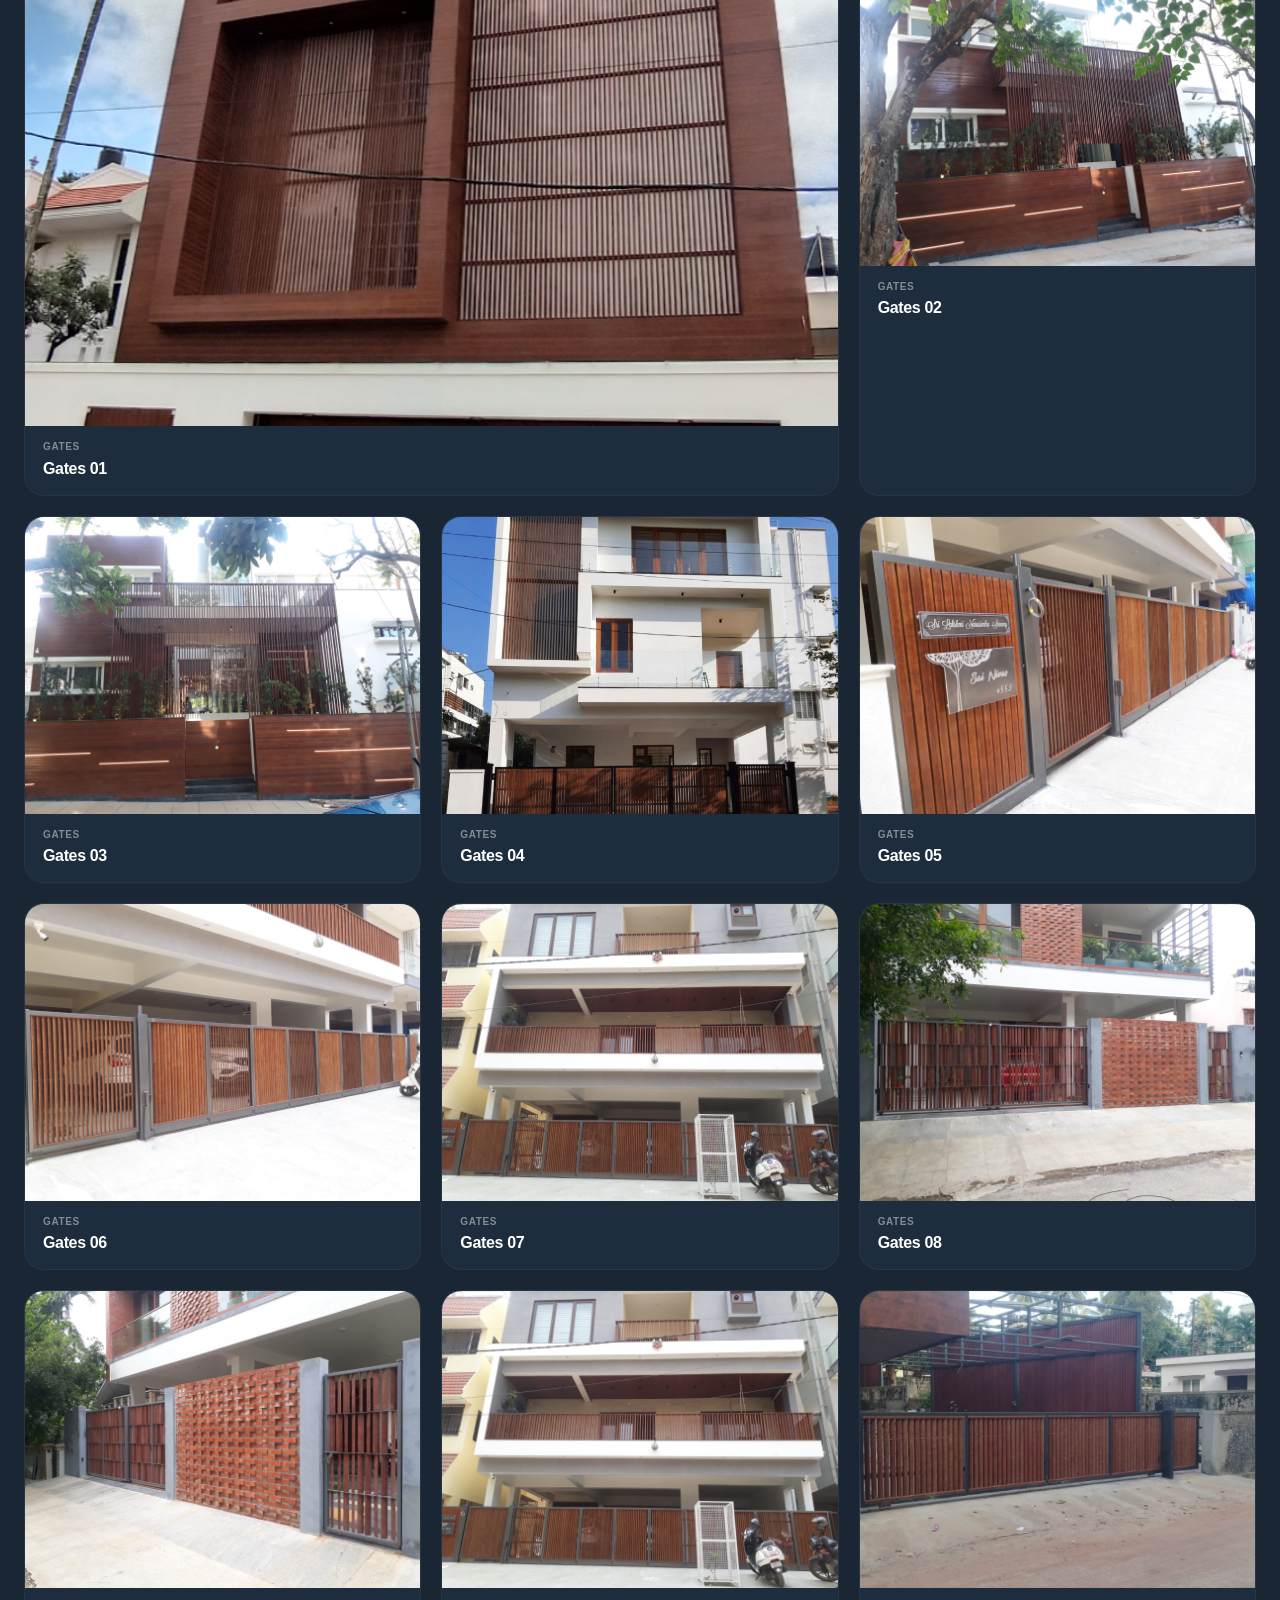
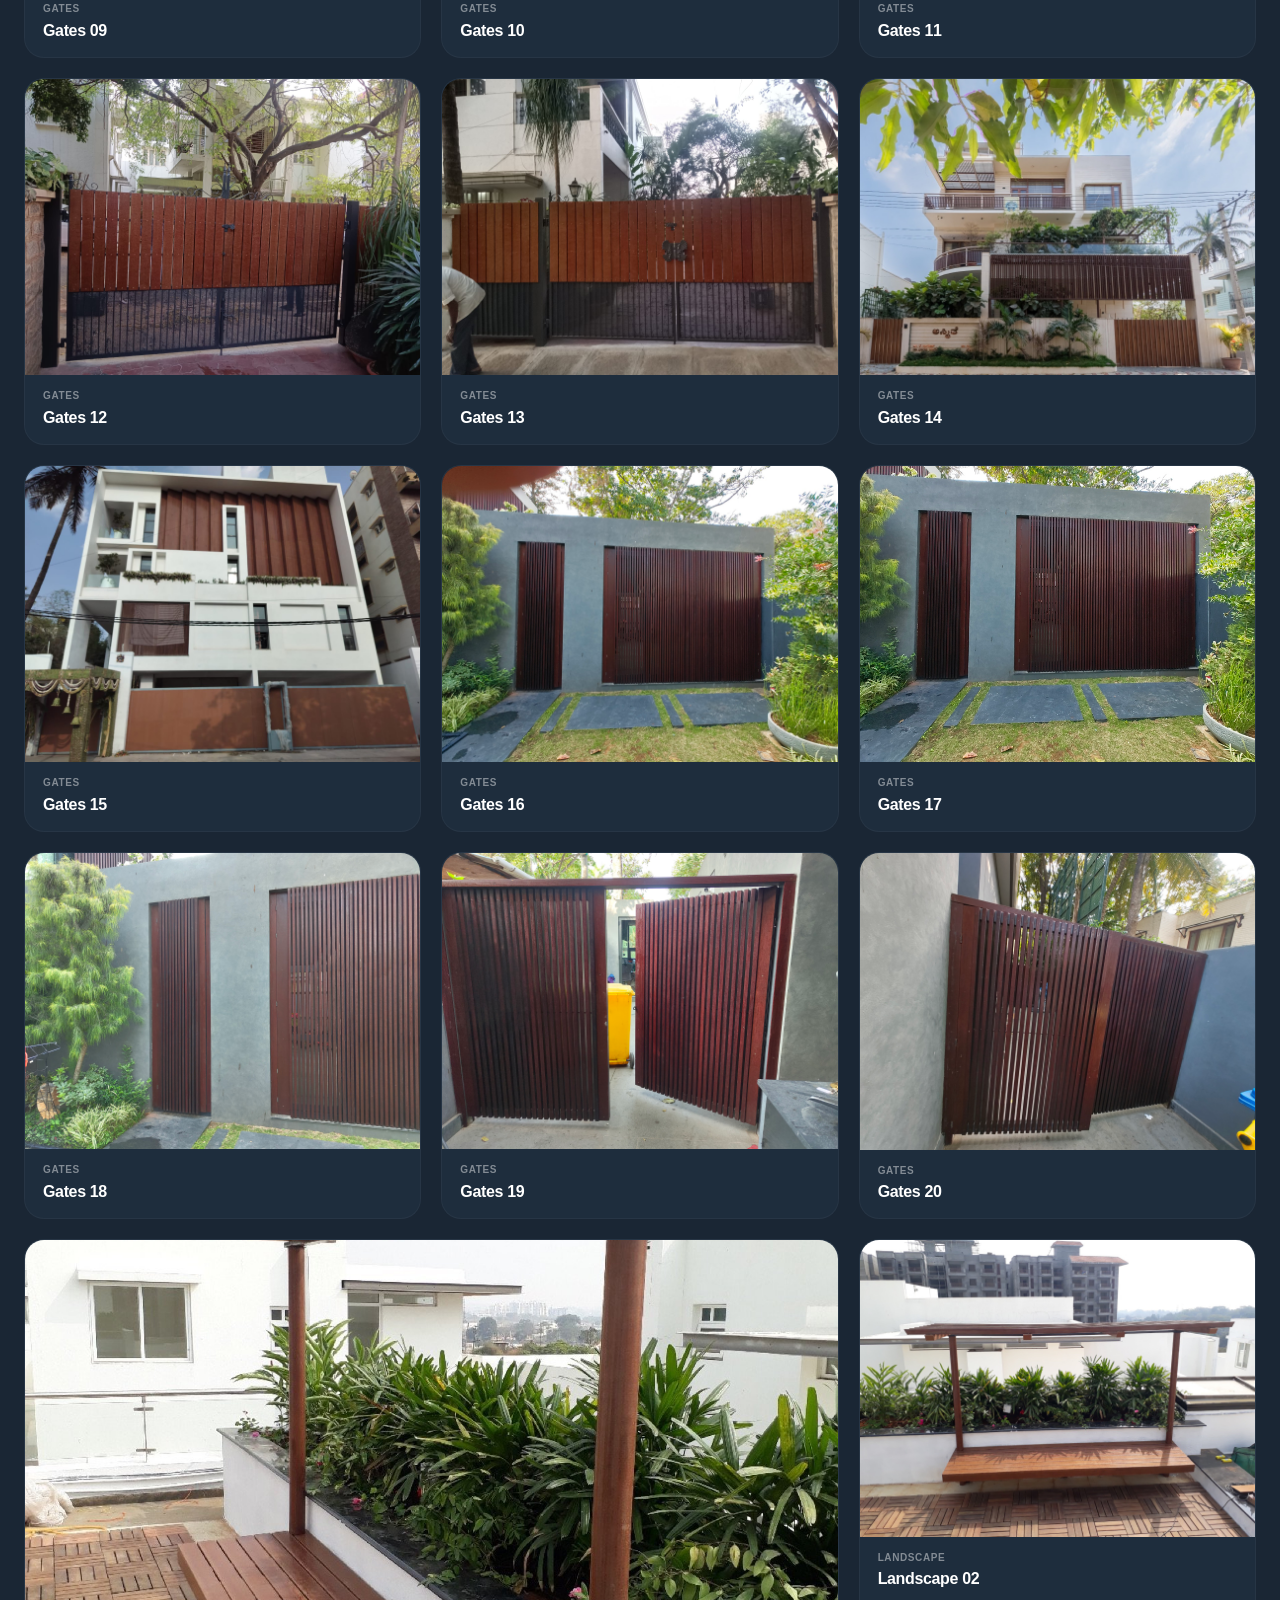
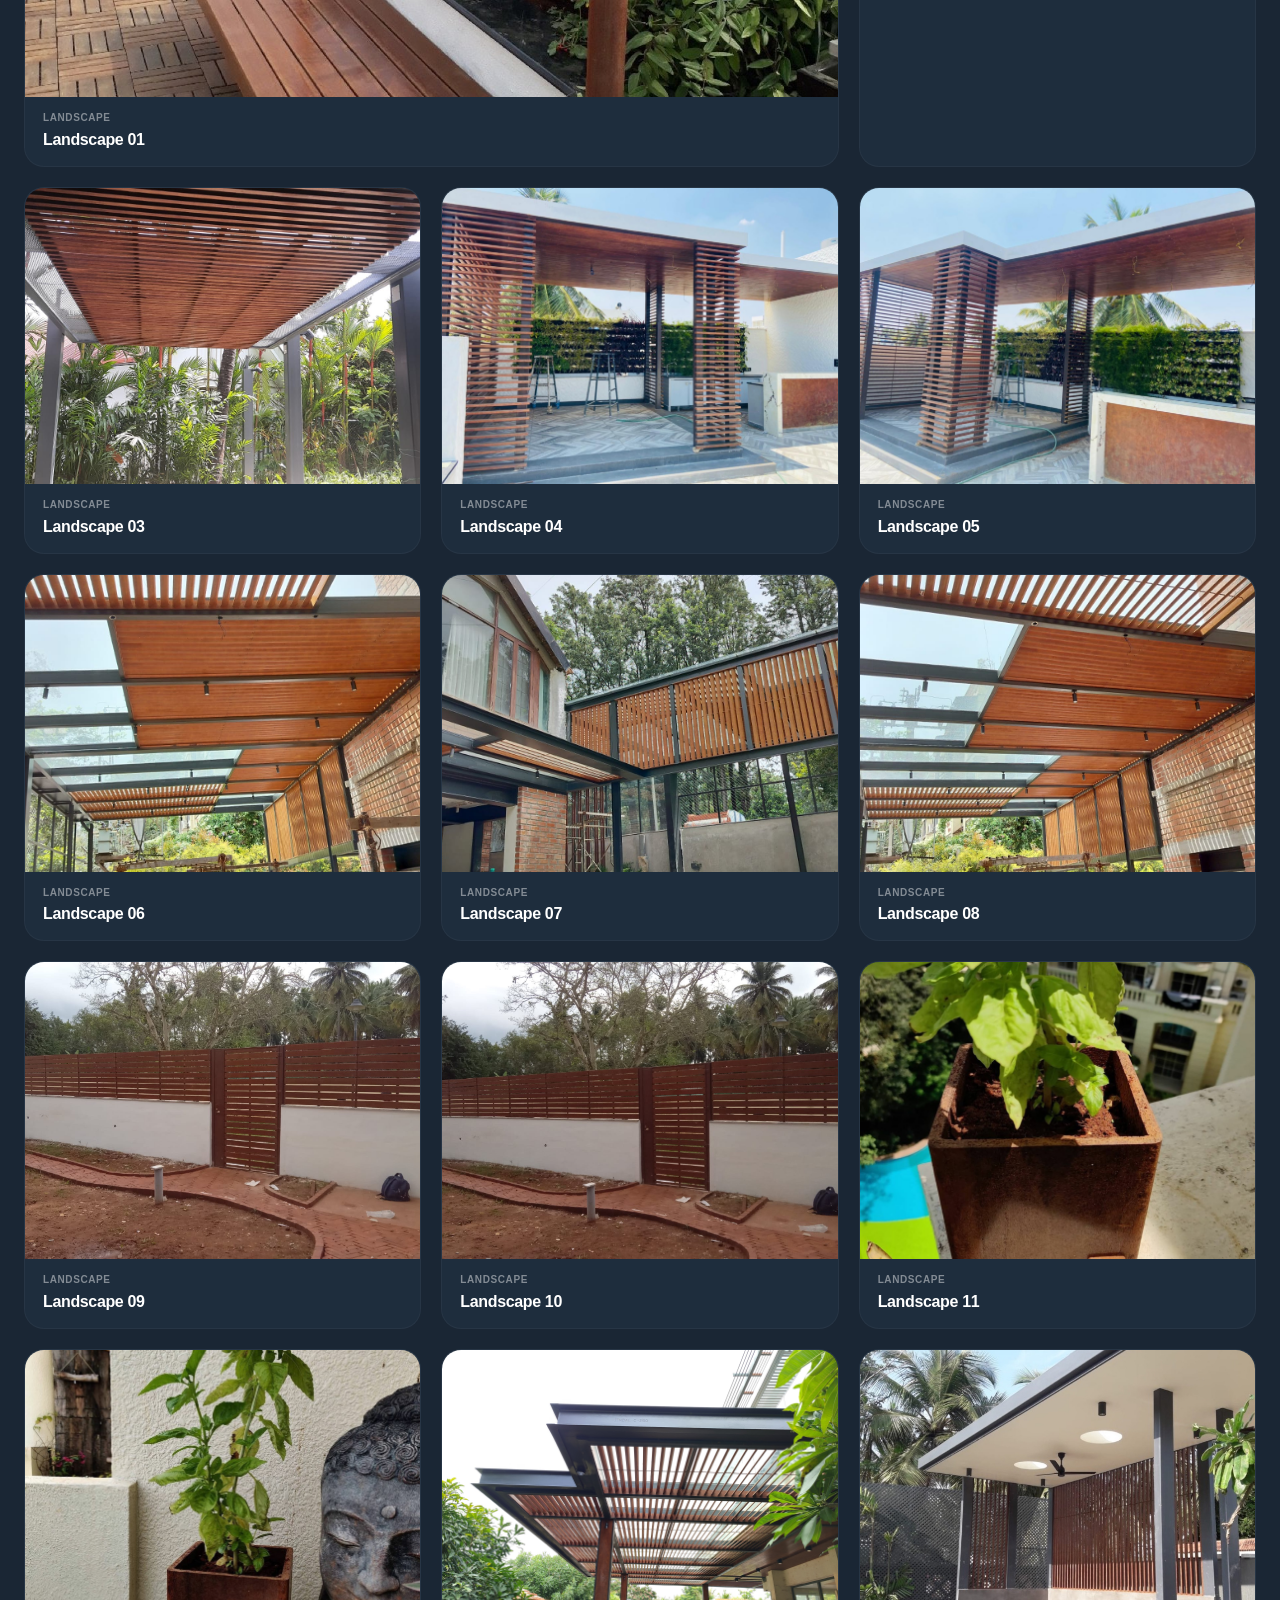
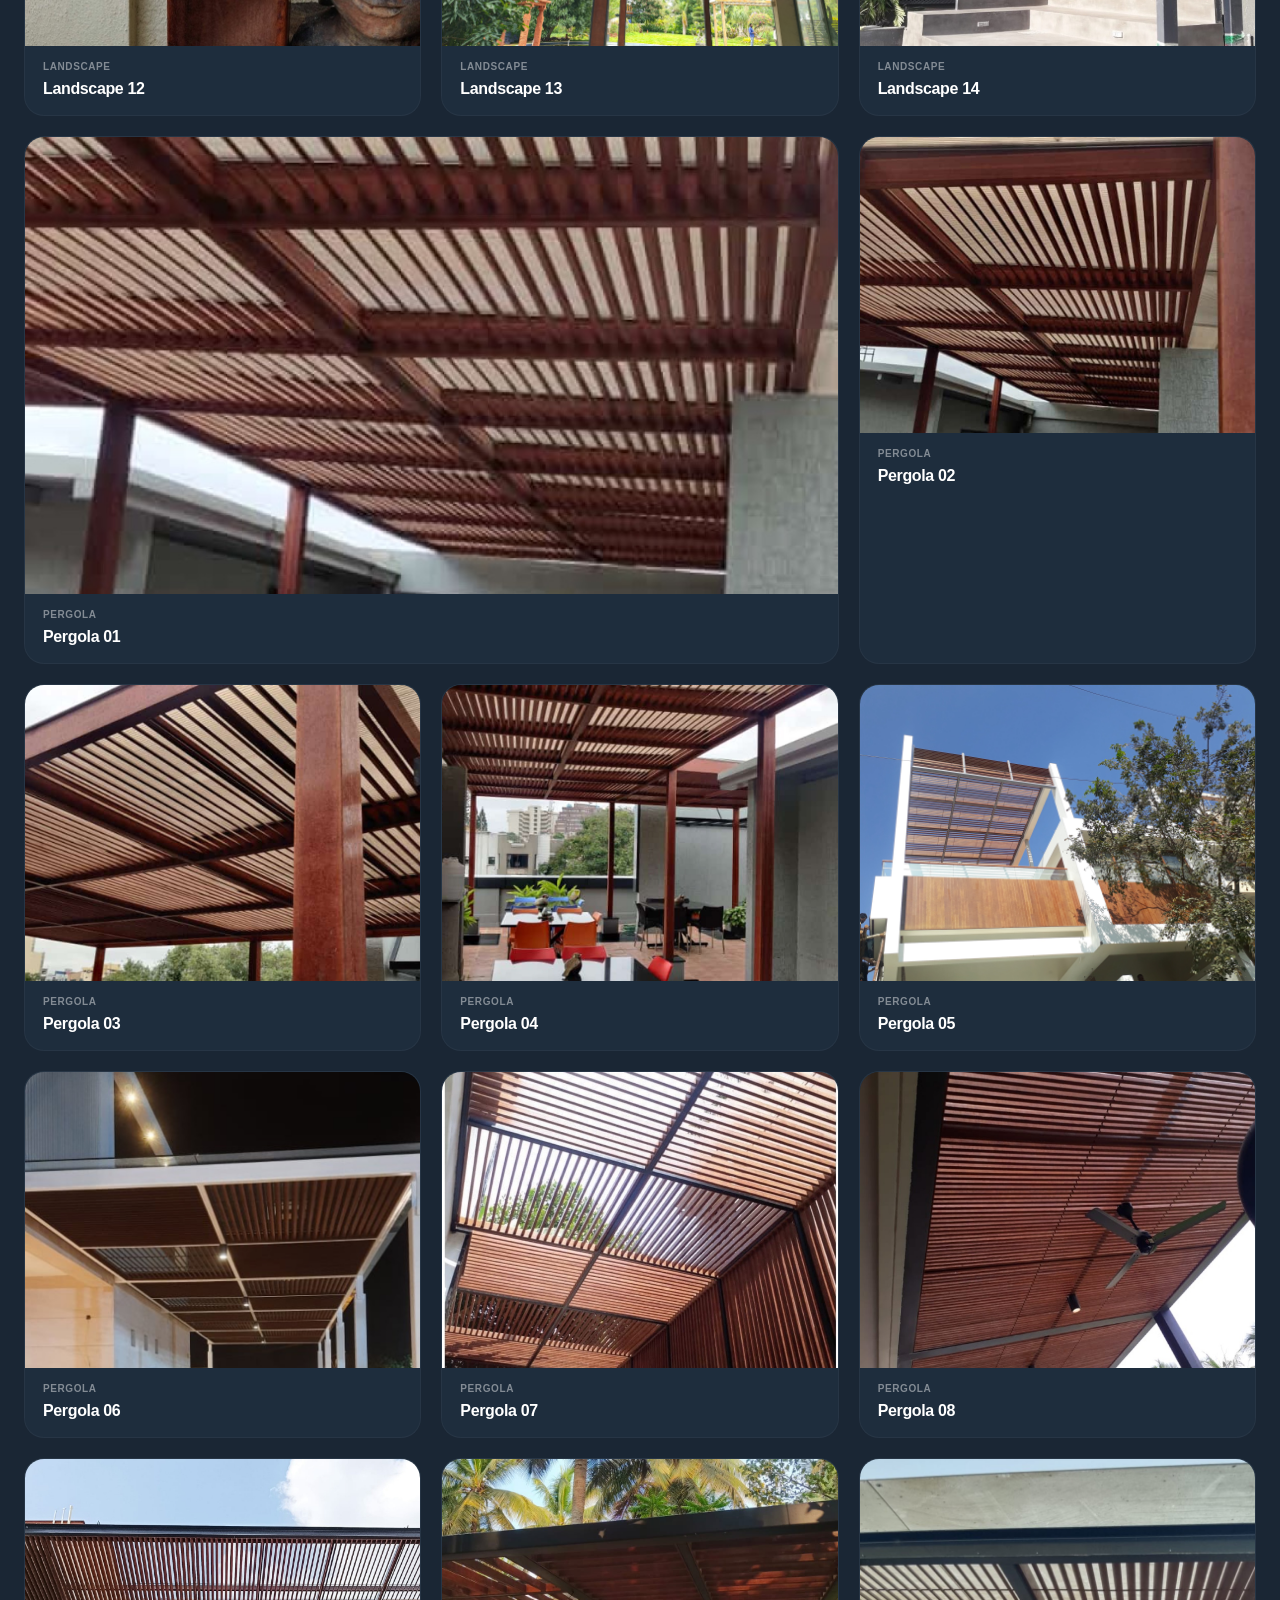
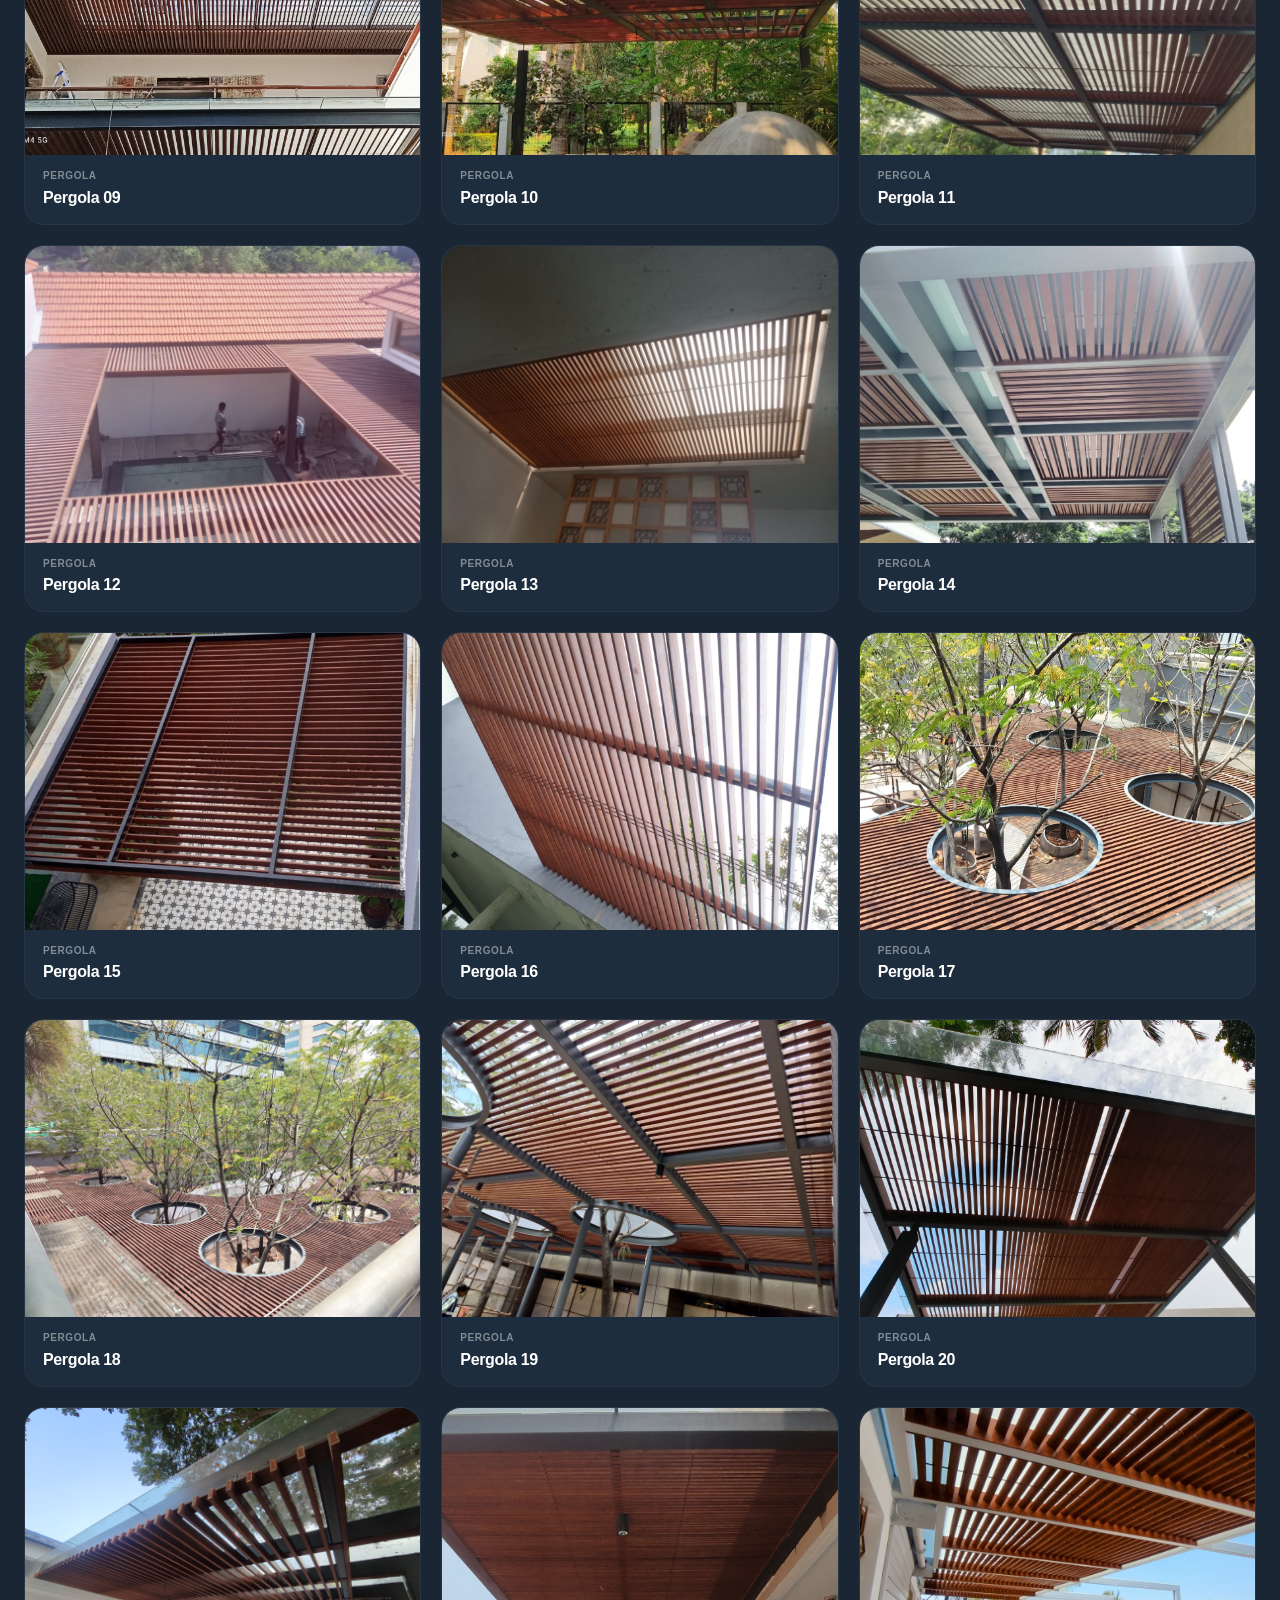
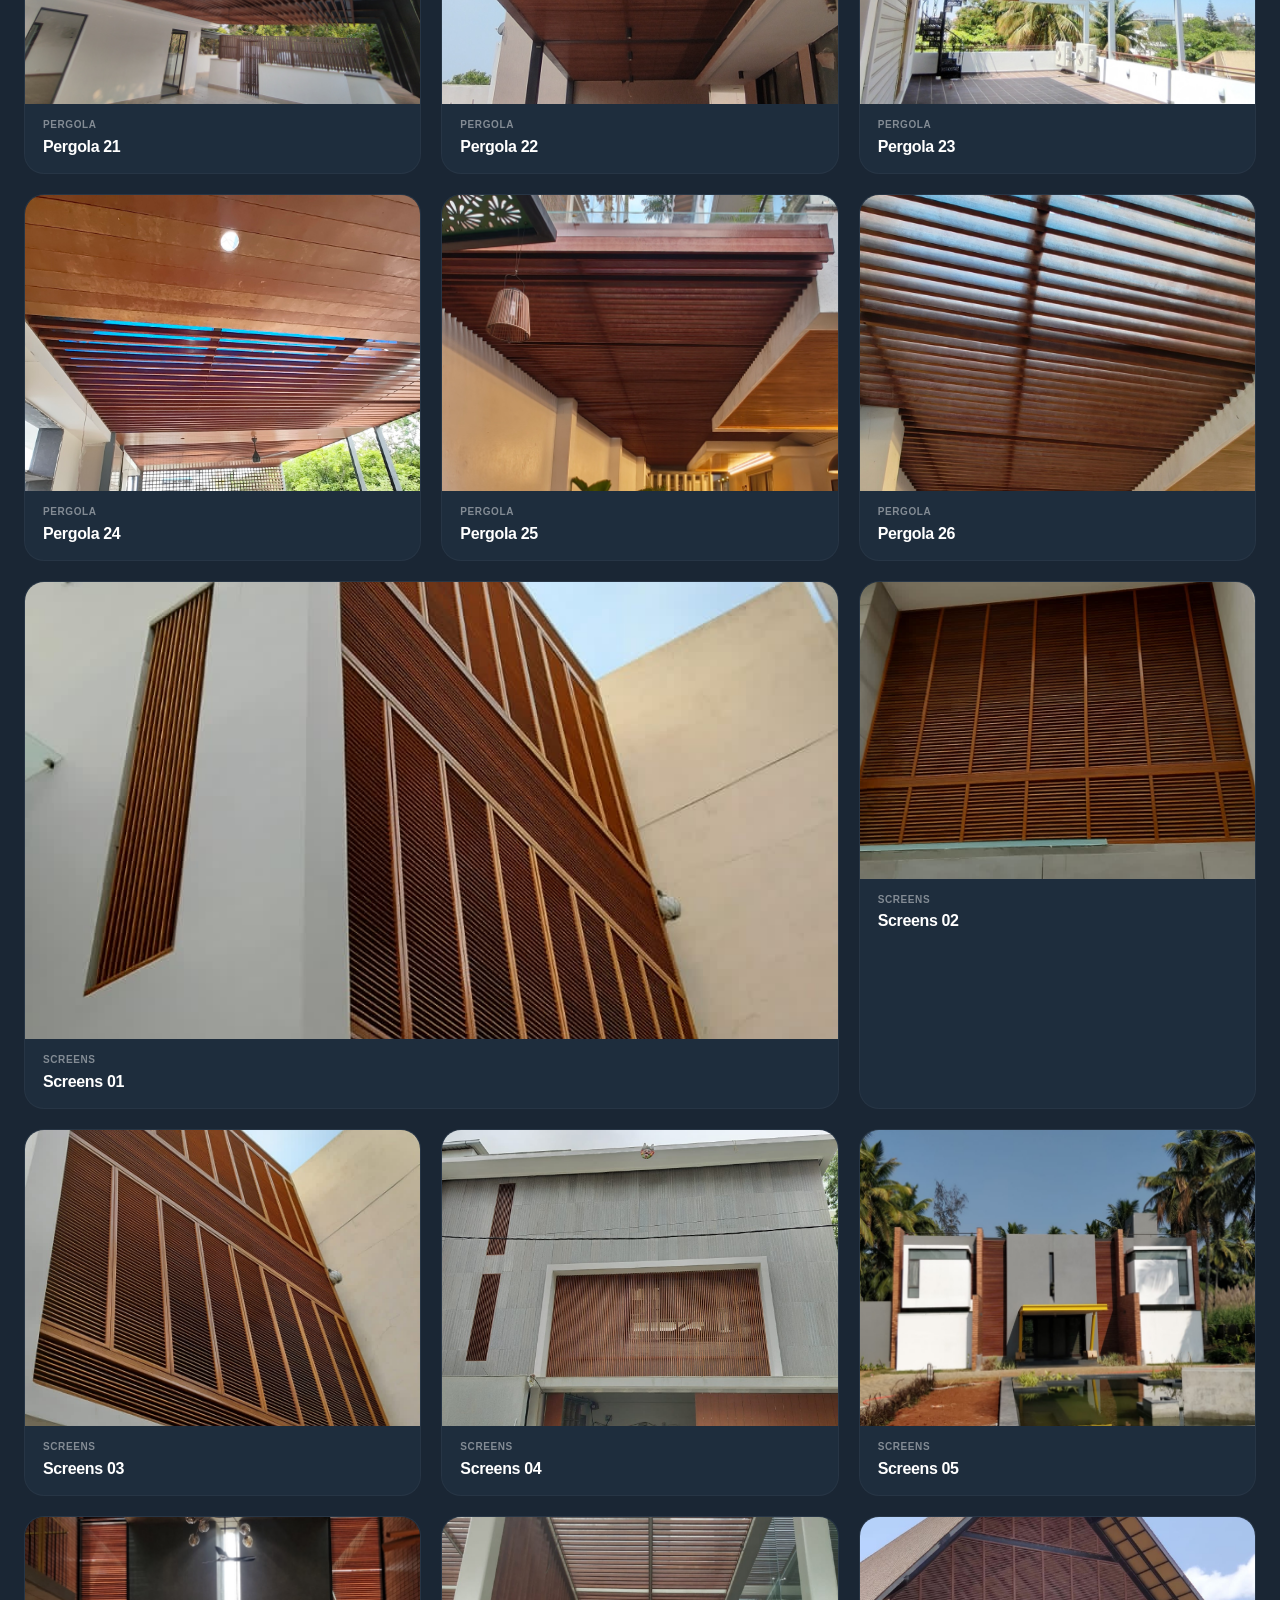
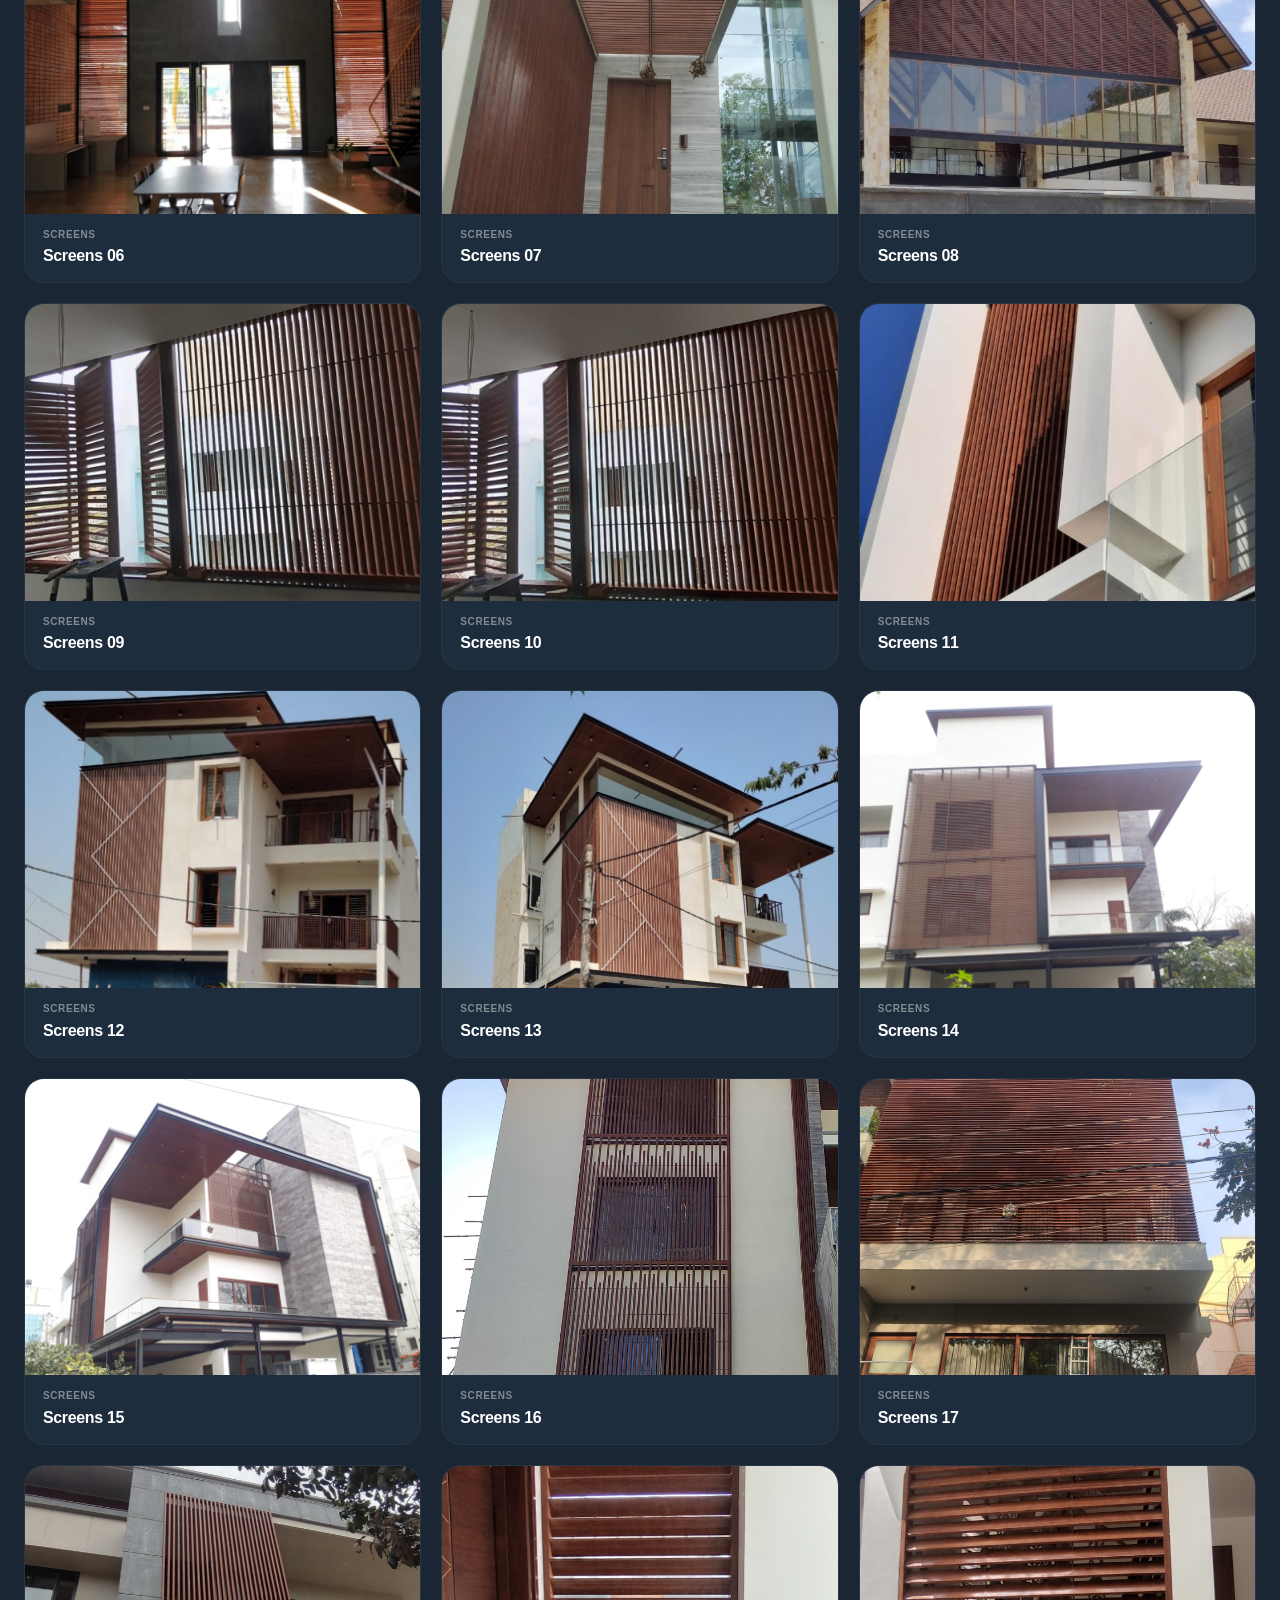
==== commit 4580f14f: "Replace WPC with Tipwood in user-facing copy - index.html meta description: "Premium WPC wood profil" ====
--- a/gallery.html
+++ b/gallery.html
@@ -27,7 +27,7 @@
   <!-- Hero -->
   <section class="gallery-hero">
     <h1>Gallery</h1>
-    <p>Installed applications and real-world use cases of Kayu & Kov WPC profiles across landscaping, construction, and furniture.</p>
+    <p>Installed applications and real-world use cases of Kayu & Kov Tipwood profiles across landscaping, construction, and furniture.</p>
   </section>
 
   <!-- Filter bar -->
--- a/styles.css
+++ b/styles.css
@@ -143,6 +143,7 @@
   color: var(--text-tertiary);
   text-transform: uppercase;
   letter-spacing: 0.08em;
+  margin-left: 28px;
 }
 
 /* Page navigation (Catalogue / Gallery) */
@@ -315,14 +316,14 @@
   align-items: center;
   gap: 14px;
   font-size: 34px;
-  font-weight: 700;
+  font-weight: 300;
   letter-spacing: -0.028em;
   line-height: 1.1;
   margin: 0;
 }
 
 .products-title-logo {
-  height: 26px;
+  height: 34px;
   width: auto;
   display: block;
 }
@@ -1300,7 +1301,7 @@
   }
 
   .products-title-logo {
-    height: 20px;
+    height: 28px;
   }
 
   .search-container {
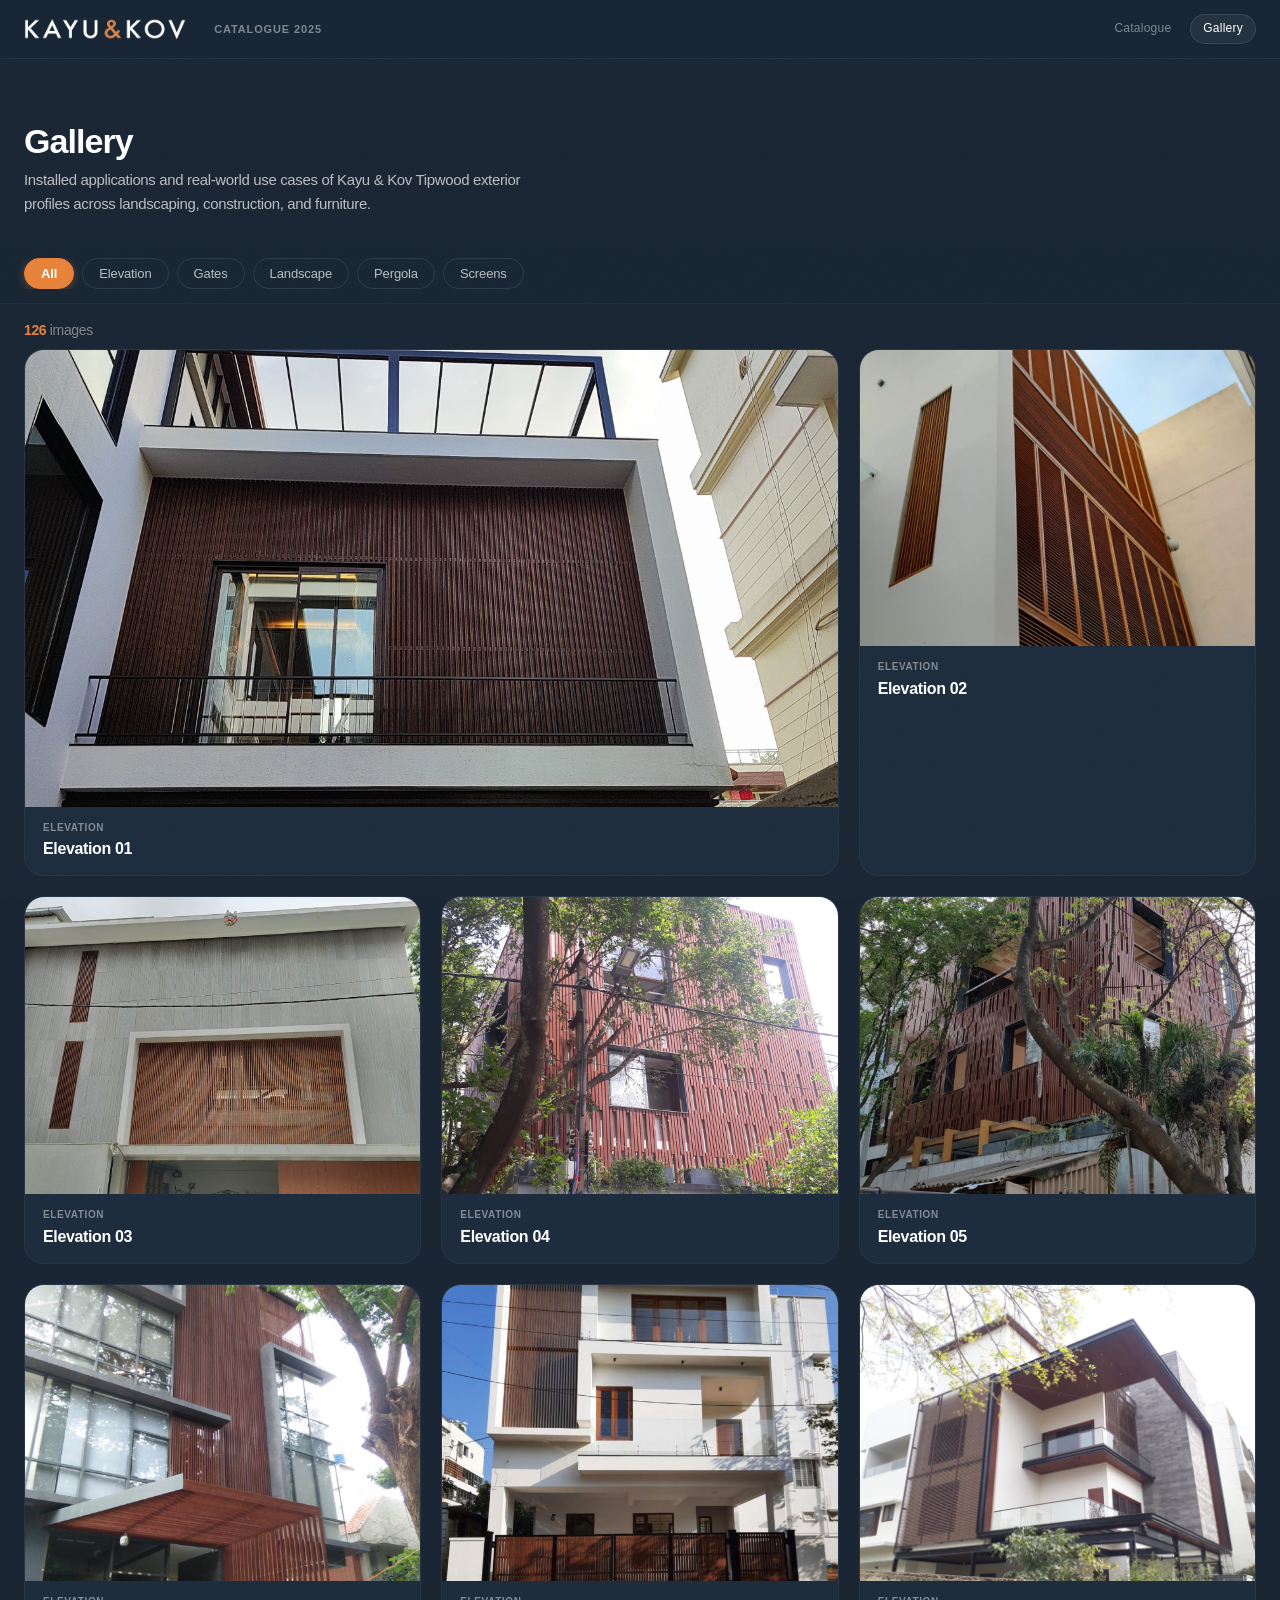
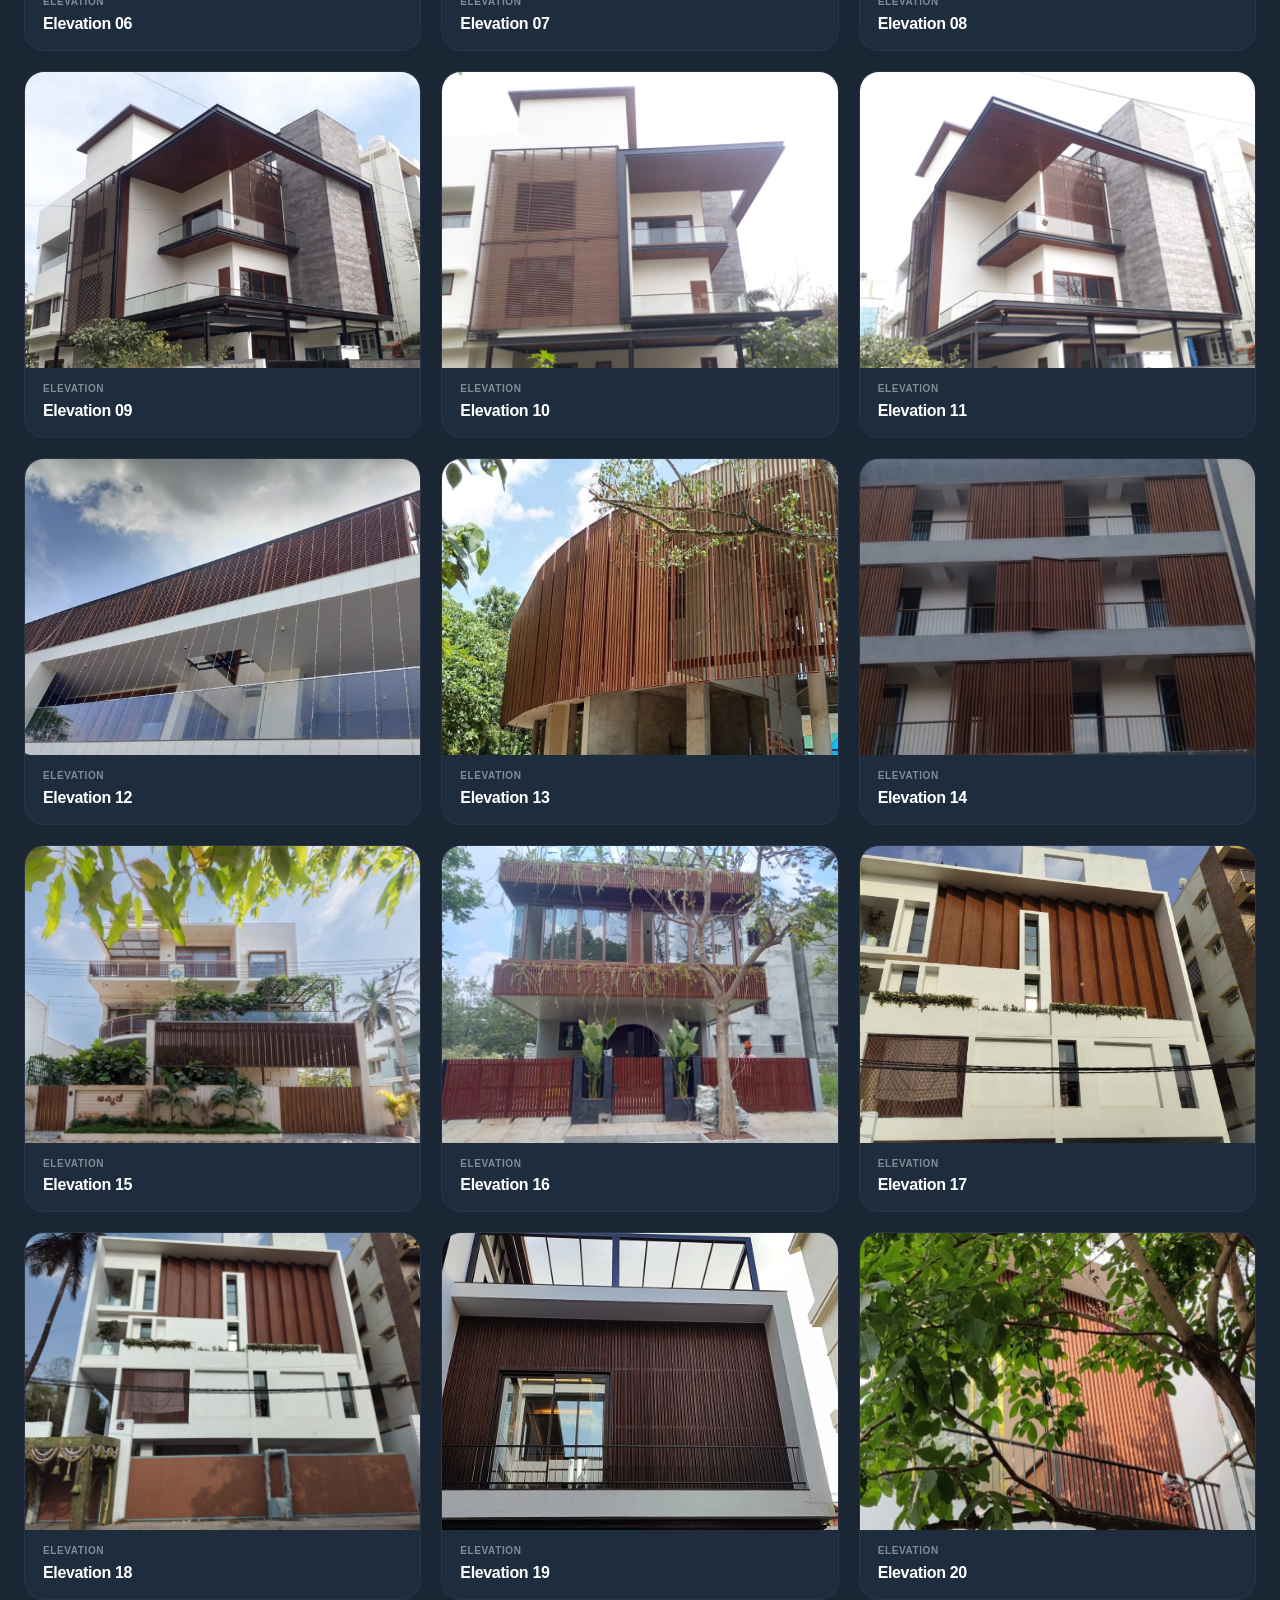
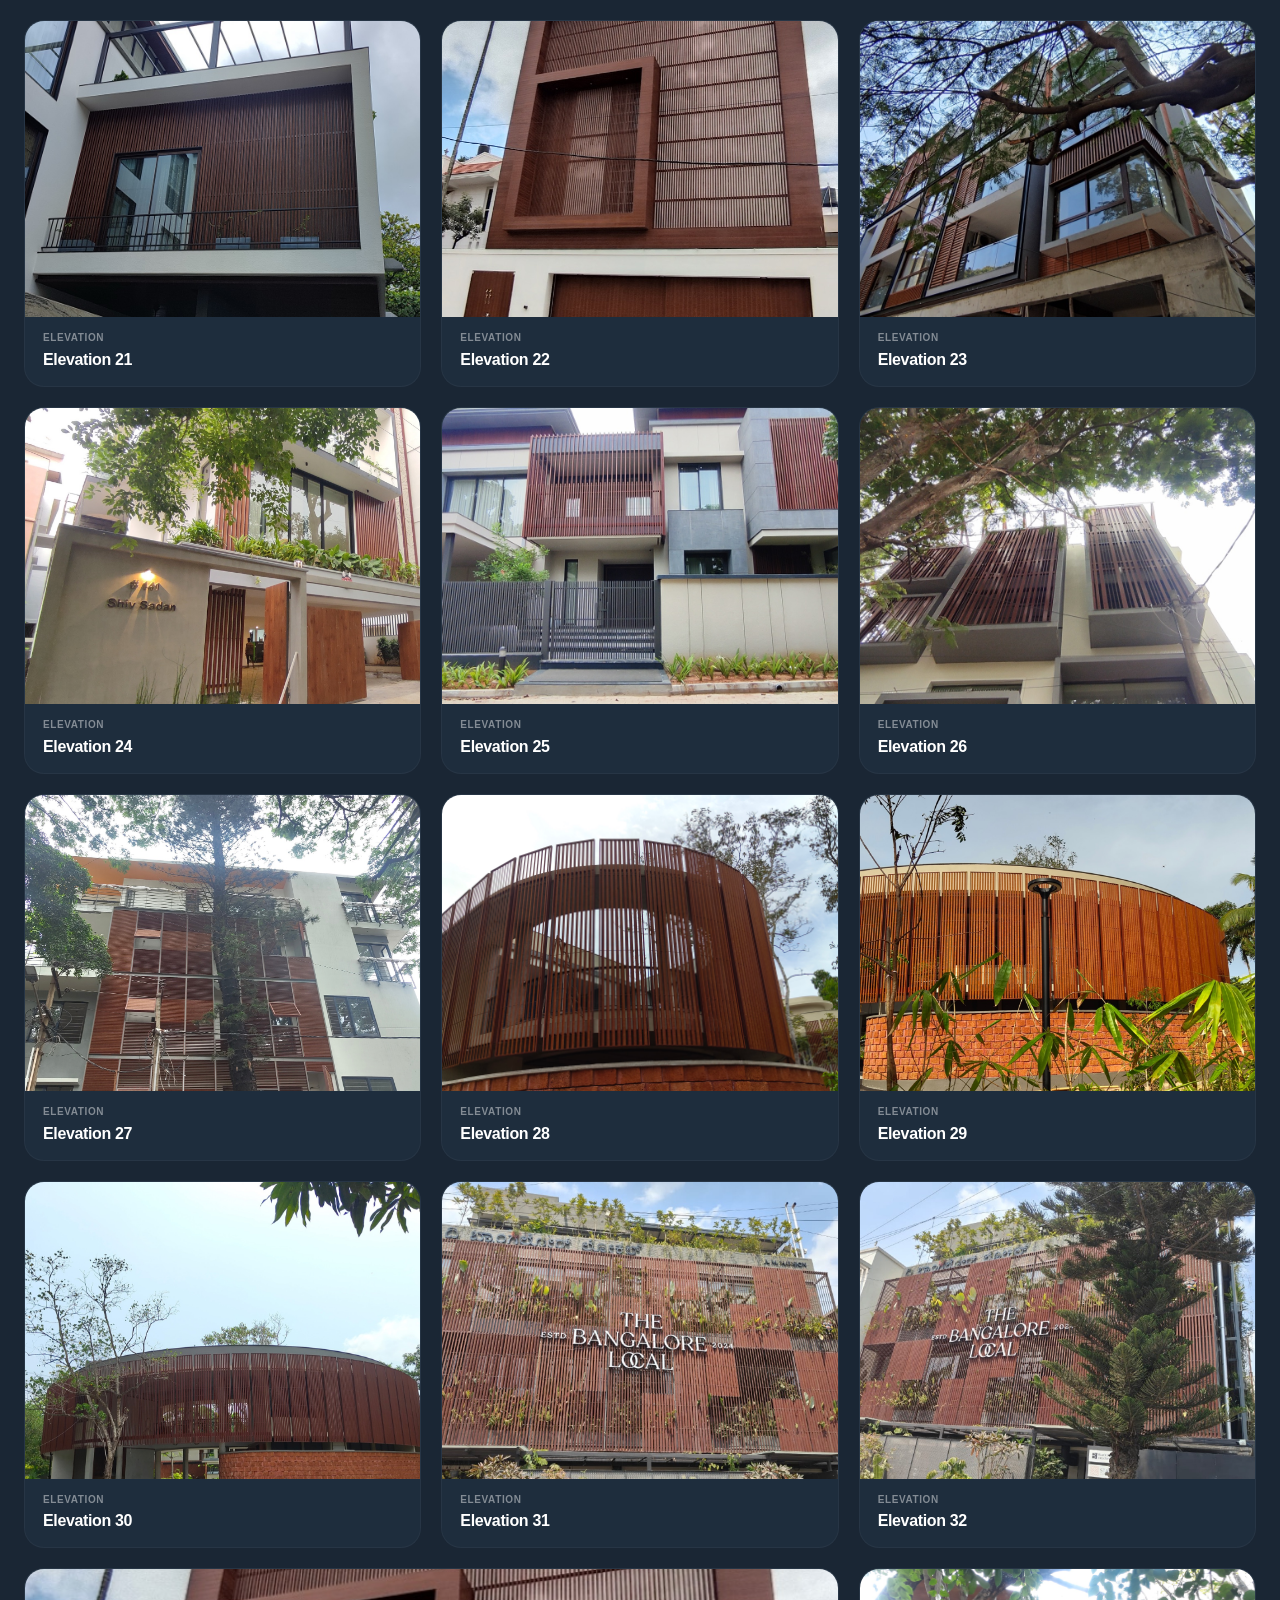
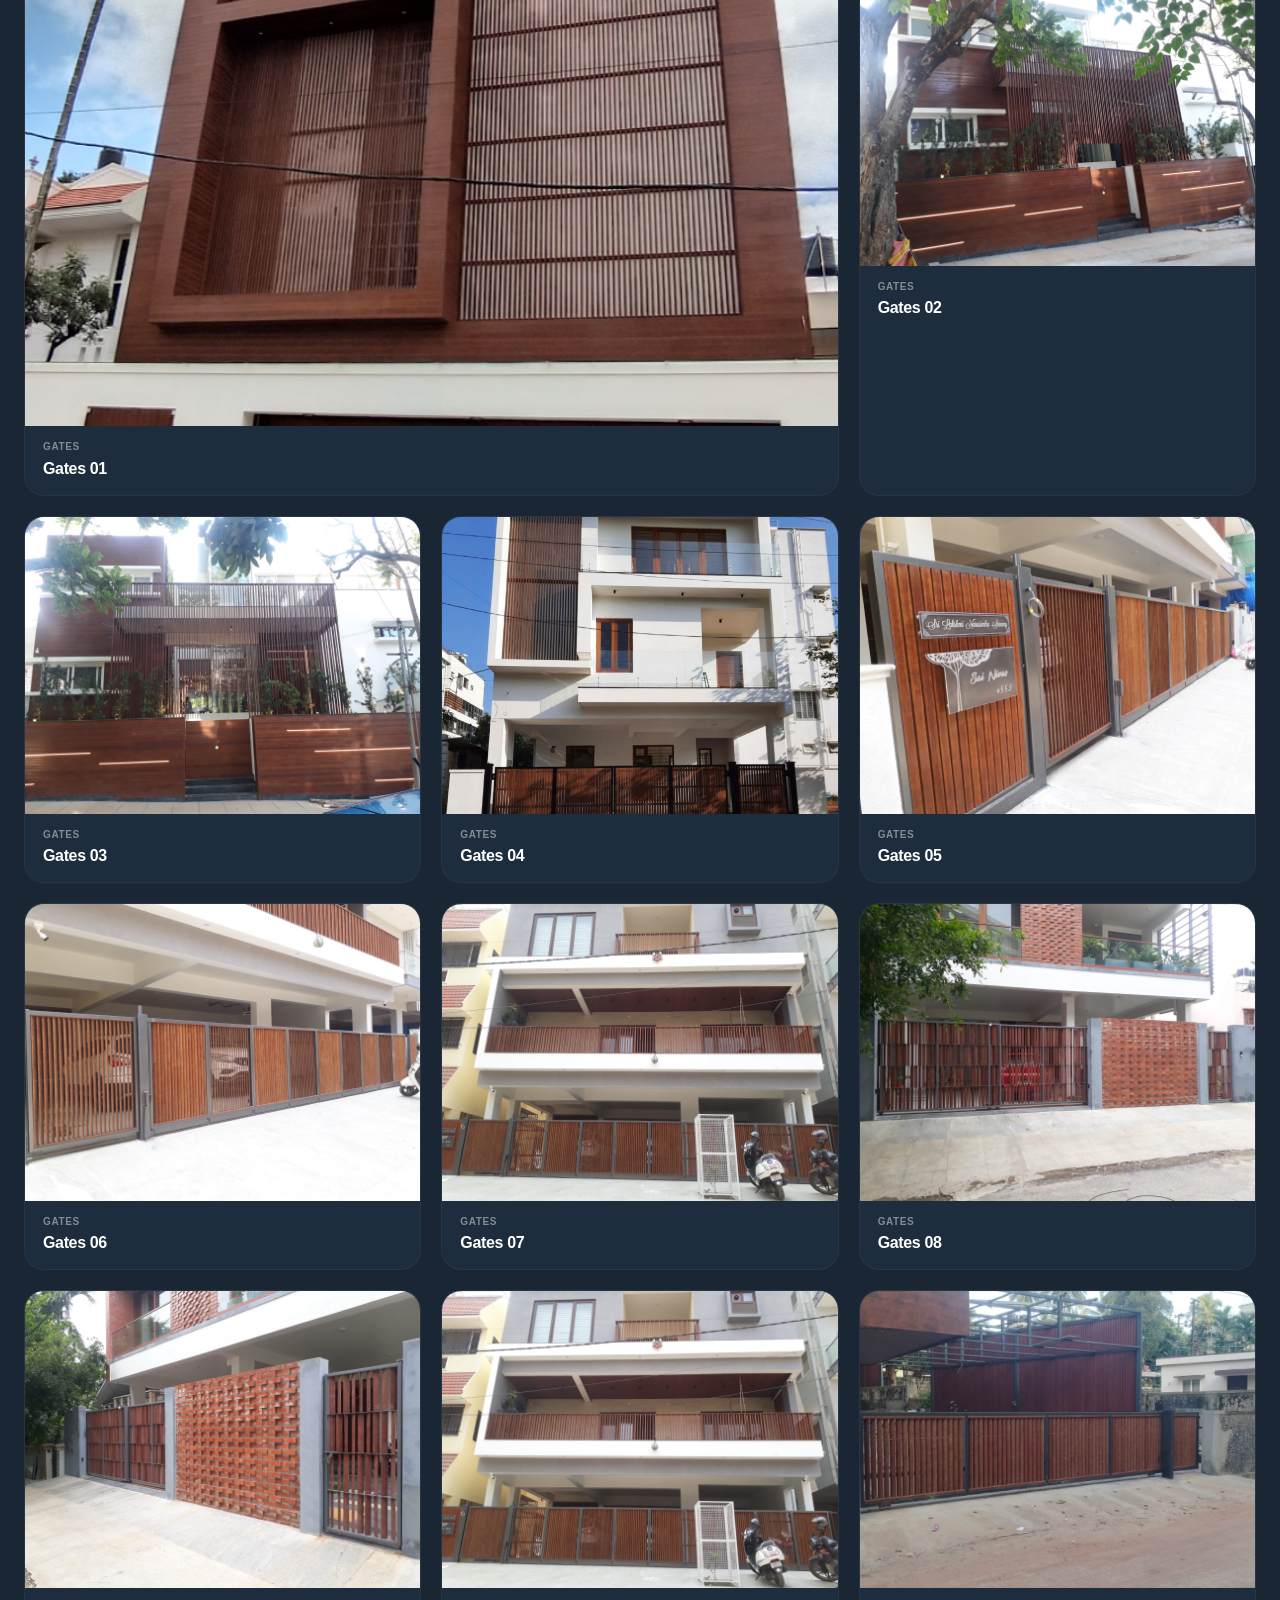
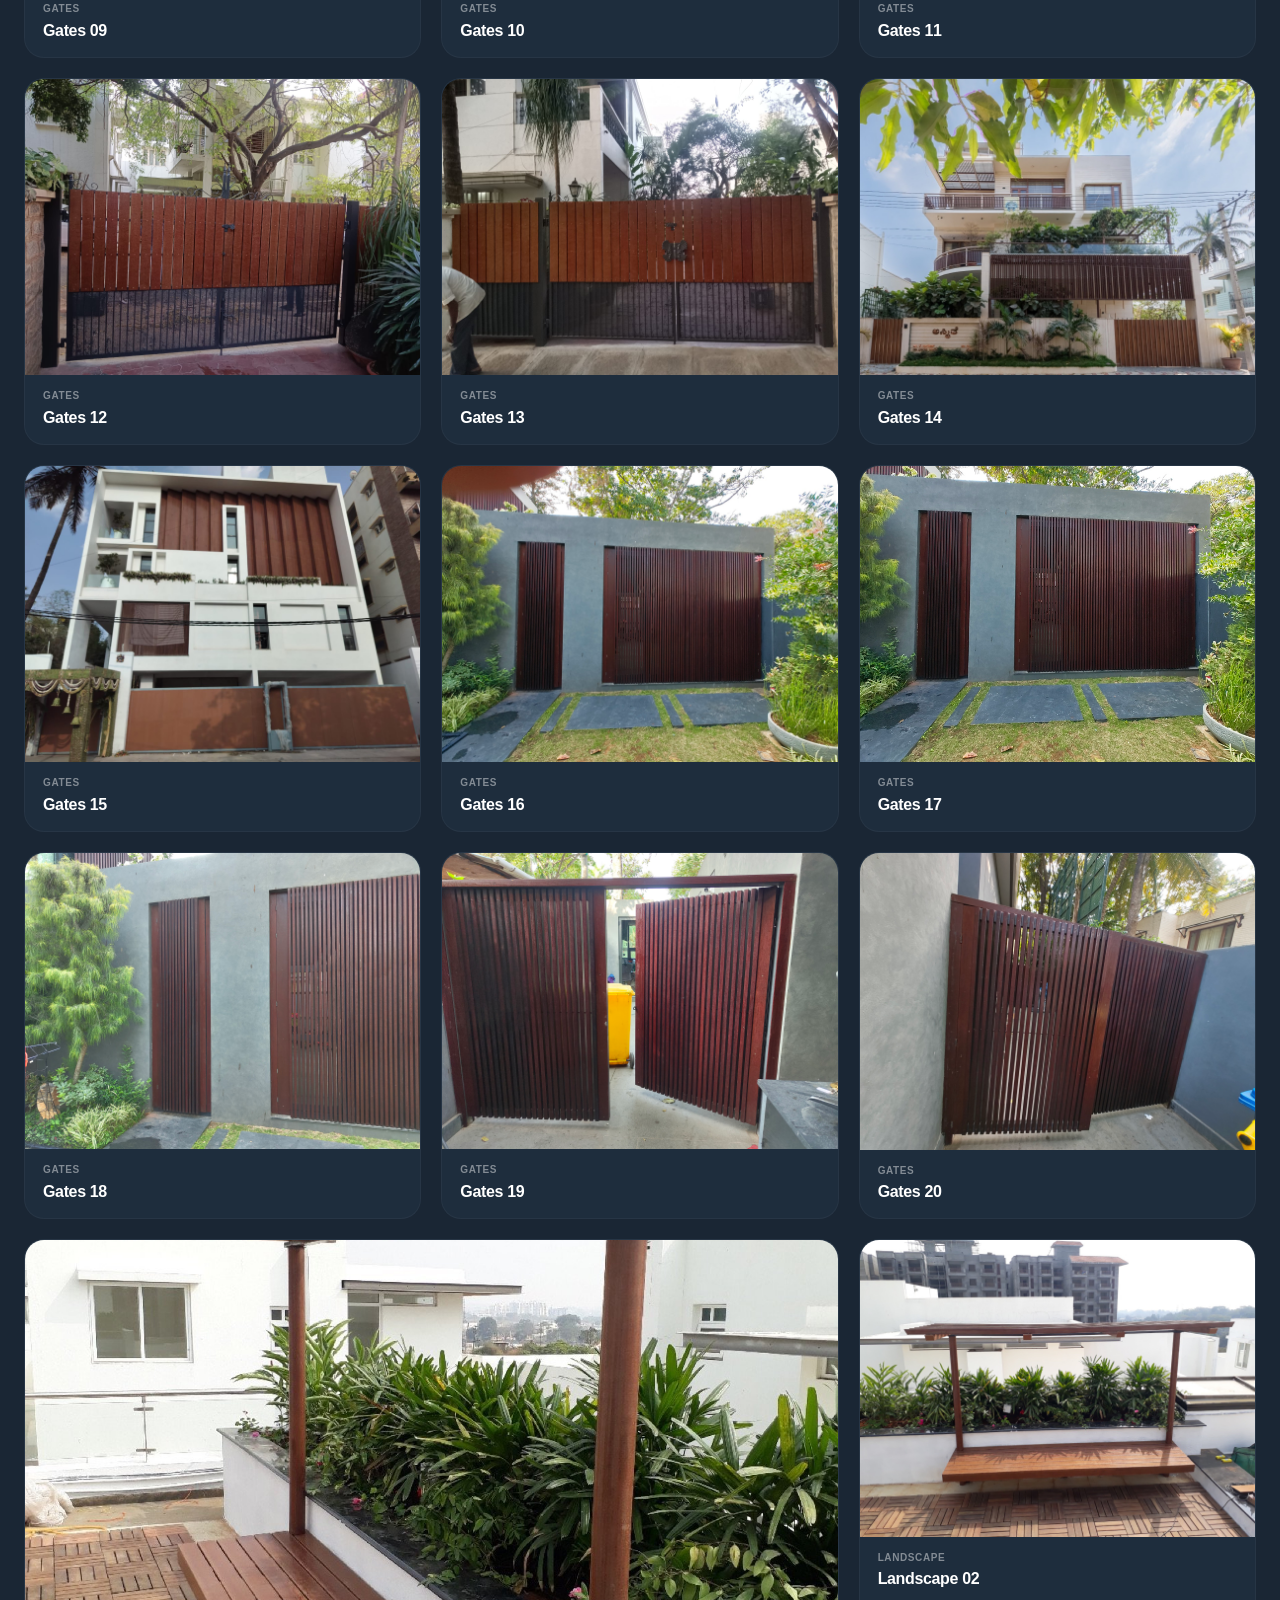
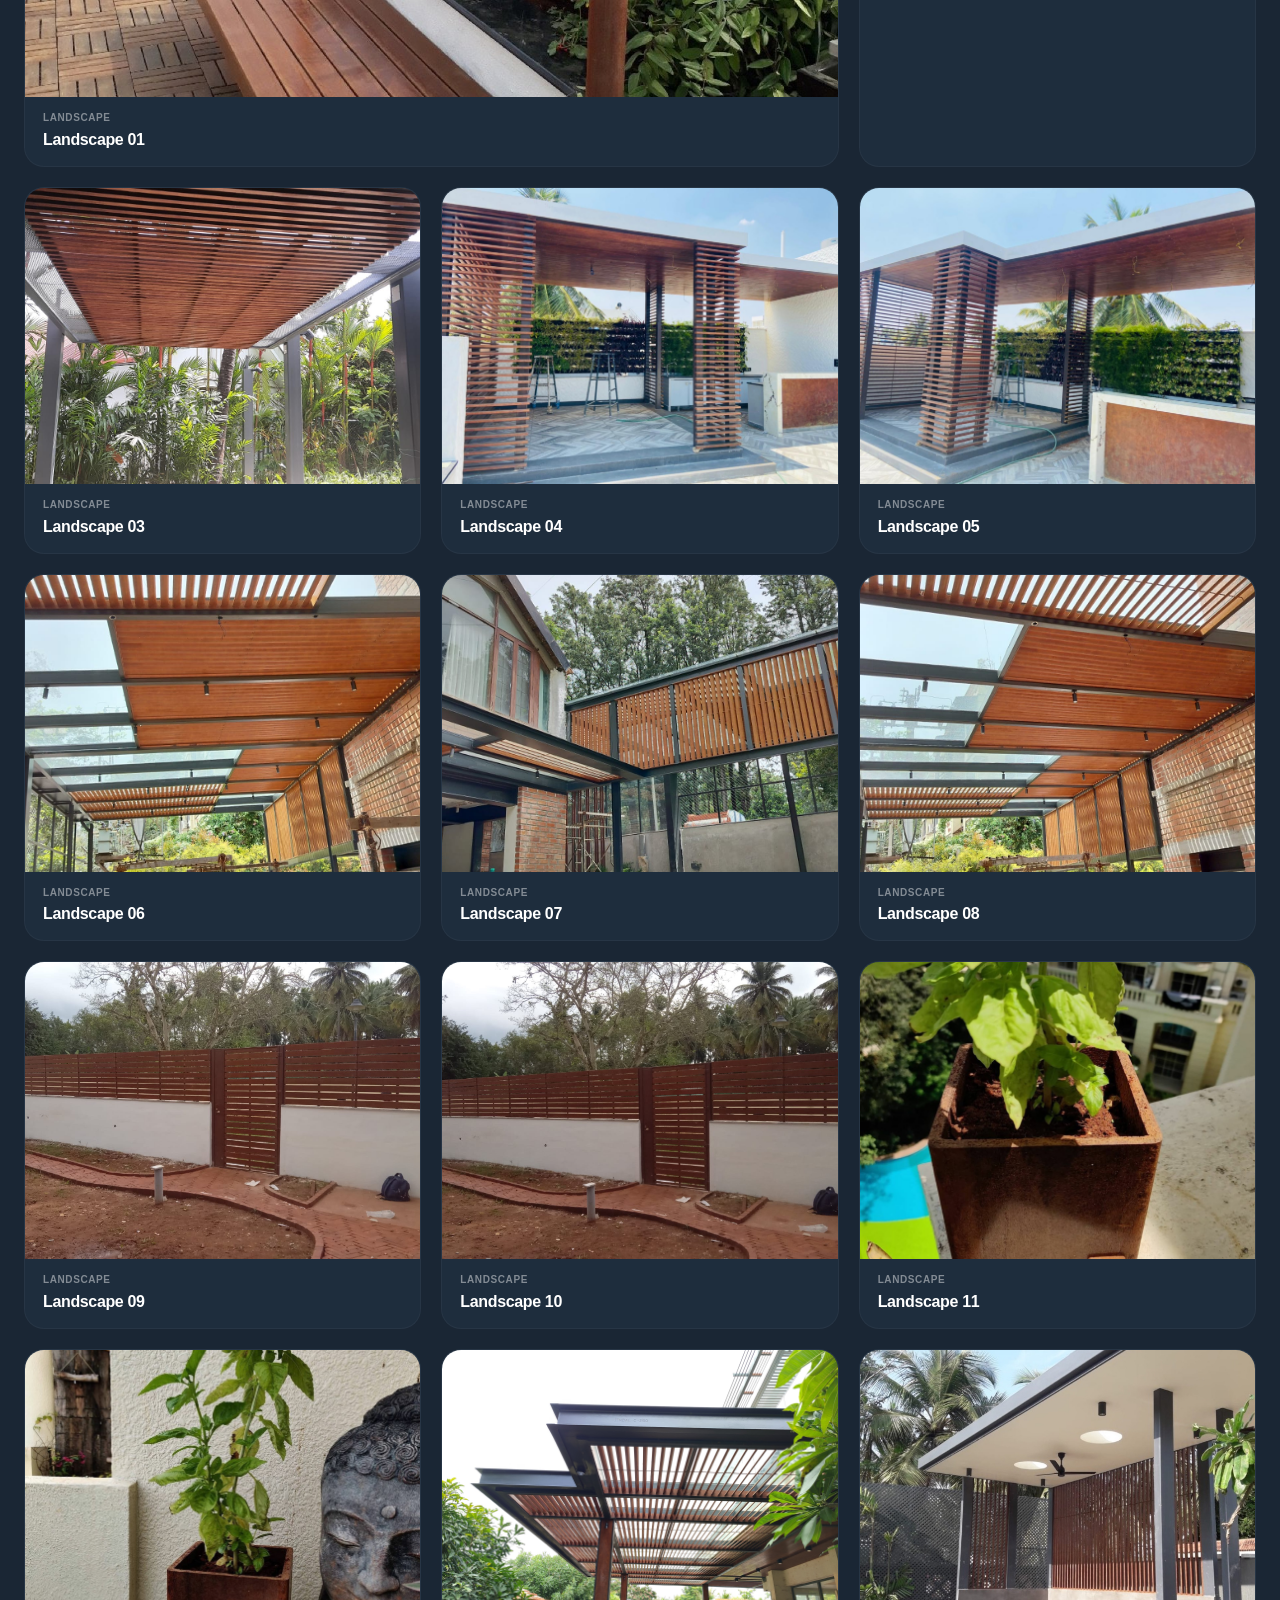
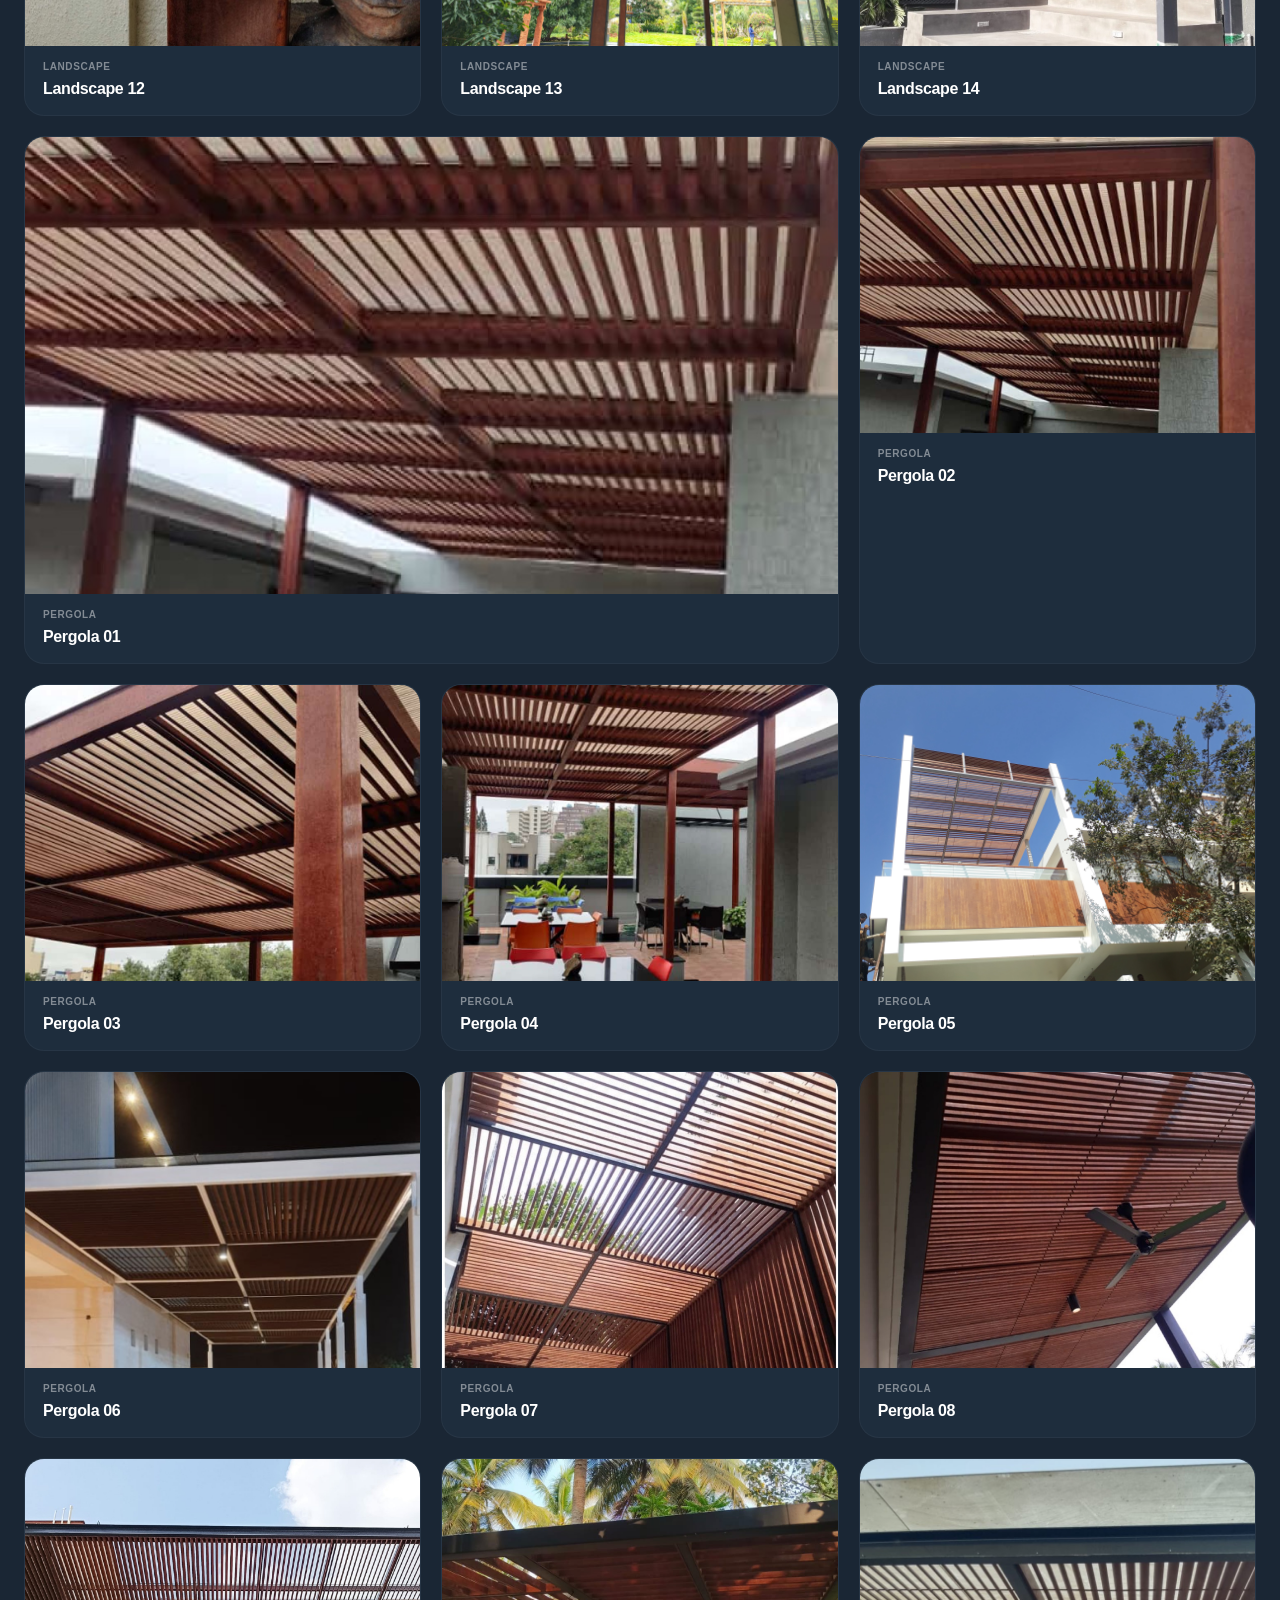
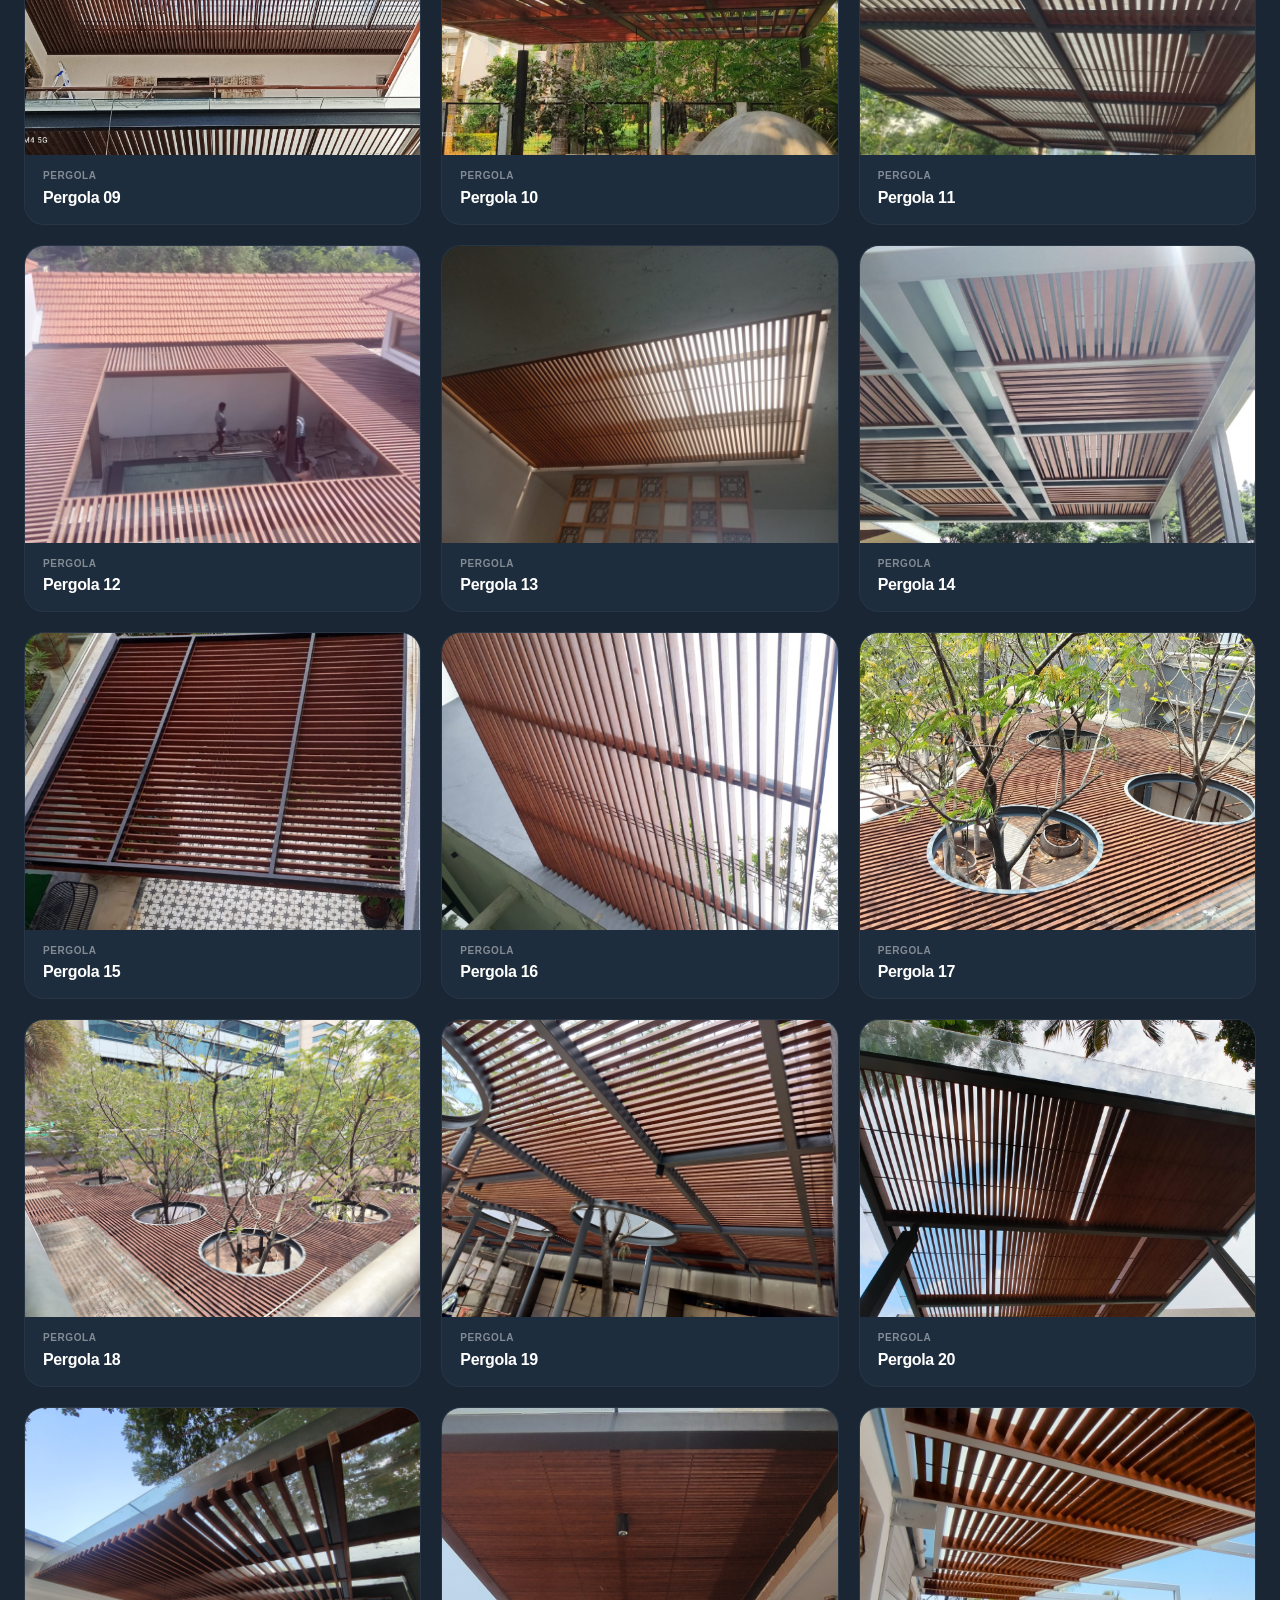
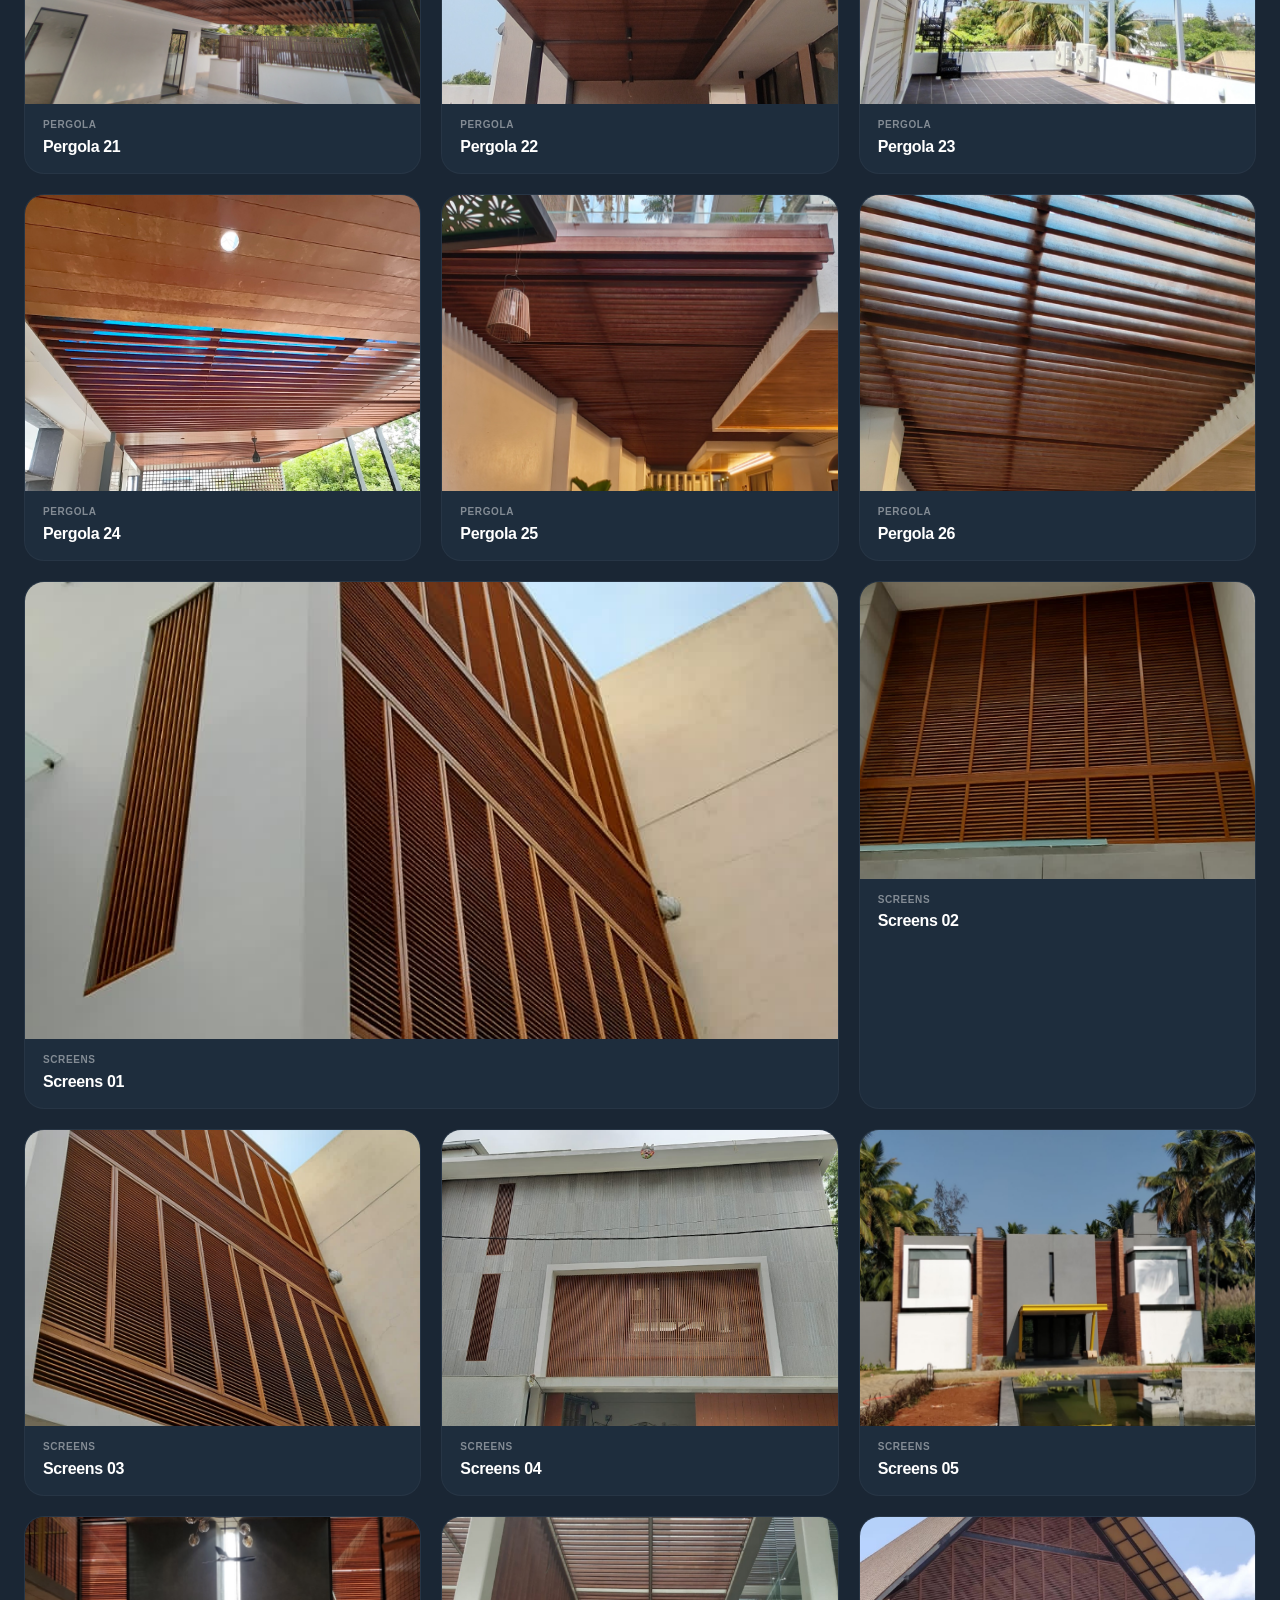
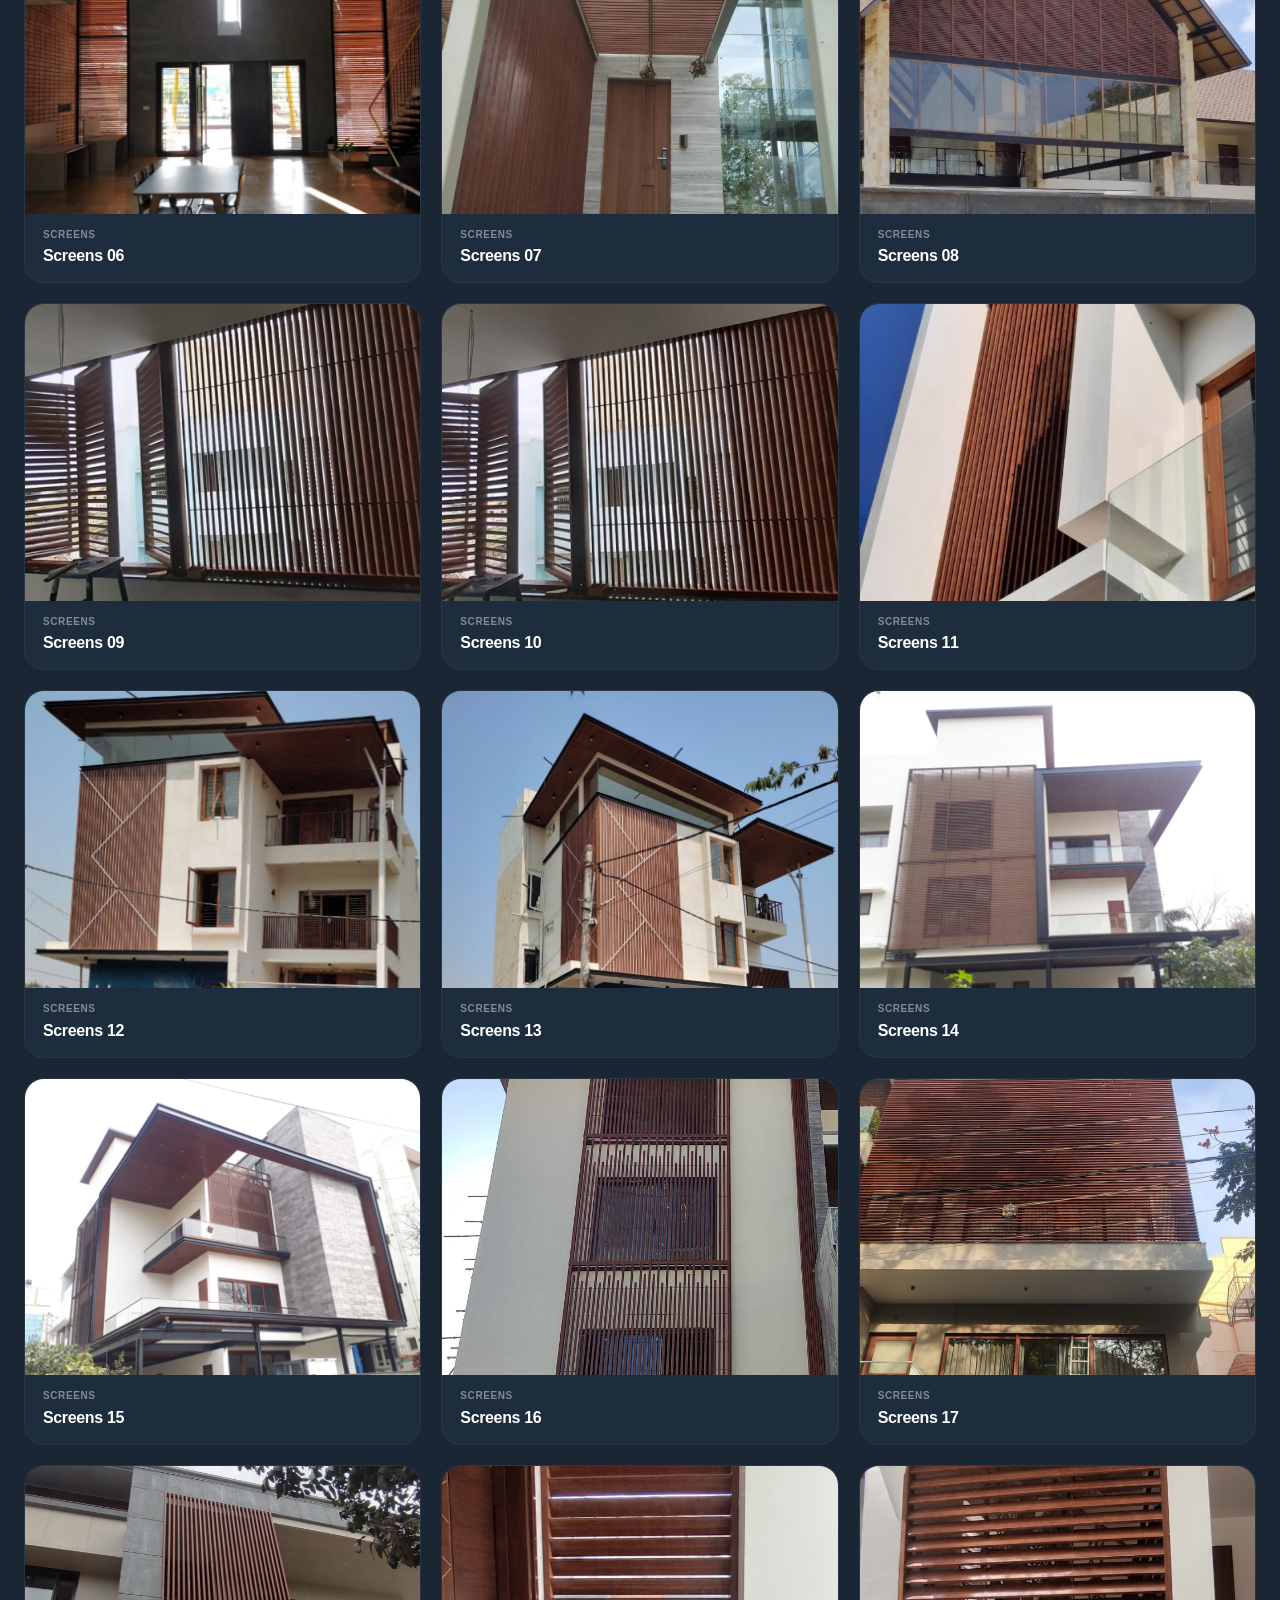
==== commit a18ee143: "Rename to "Tipwood Exterior Profiles" everywhere - Catalogue page heading: "Profiles" -> "Exterior P" ====
--- a/gallery.html
+++ b/gallery.html
@@ -27,7 +27,7 @@
   <!-- Hero -->
   <section class="gallery-hero">
     <h1>Gallery</h1>
-    <p>Installed applications and real-world use cases of Kayu & Kov Tipwood profiles across landscaping, construction, and furniture.</p>
+    <p>Installed applications and real-world use cases of Kayu & Kov Tipwood exterior profiles across landscaping, construction, and furniture.</p>
   </section>
 
   <!-- Filter bar -->
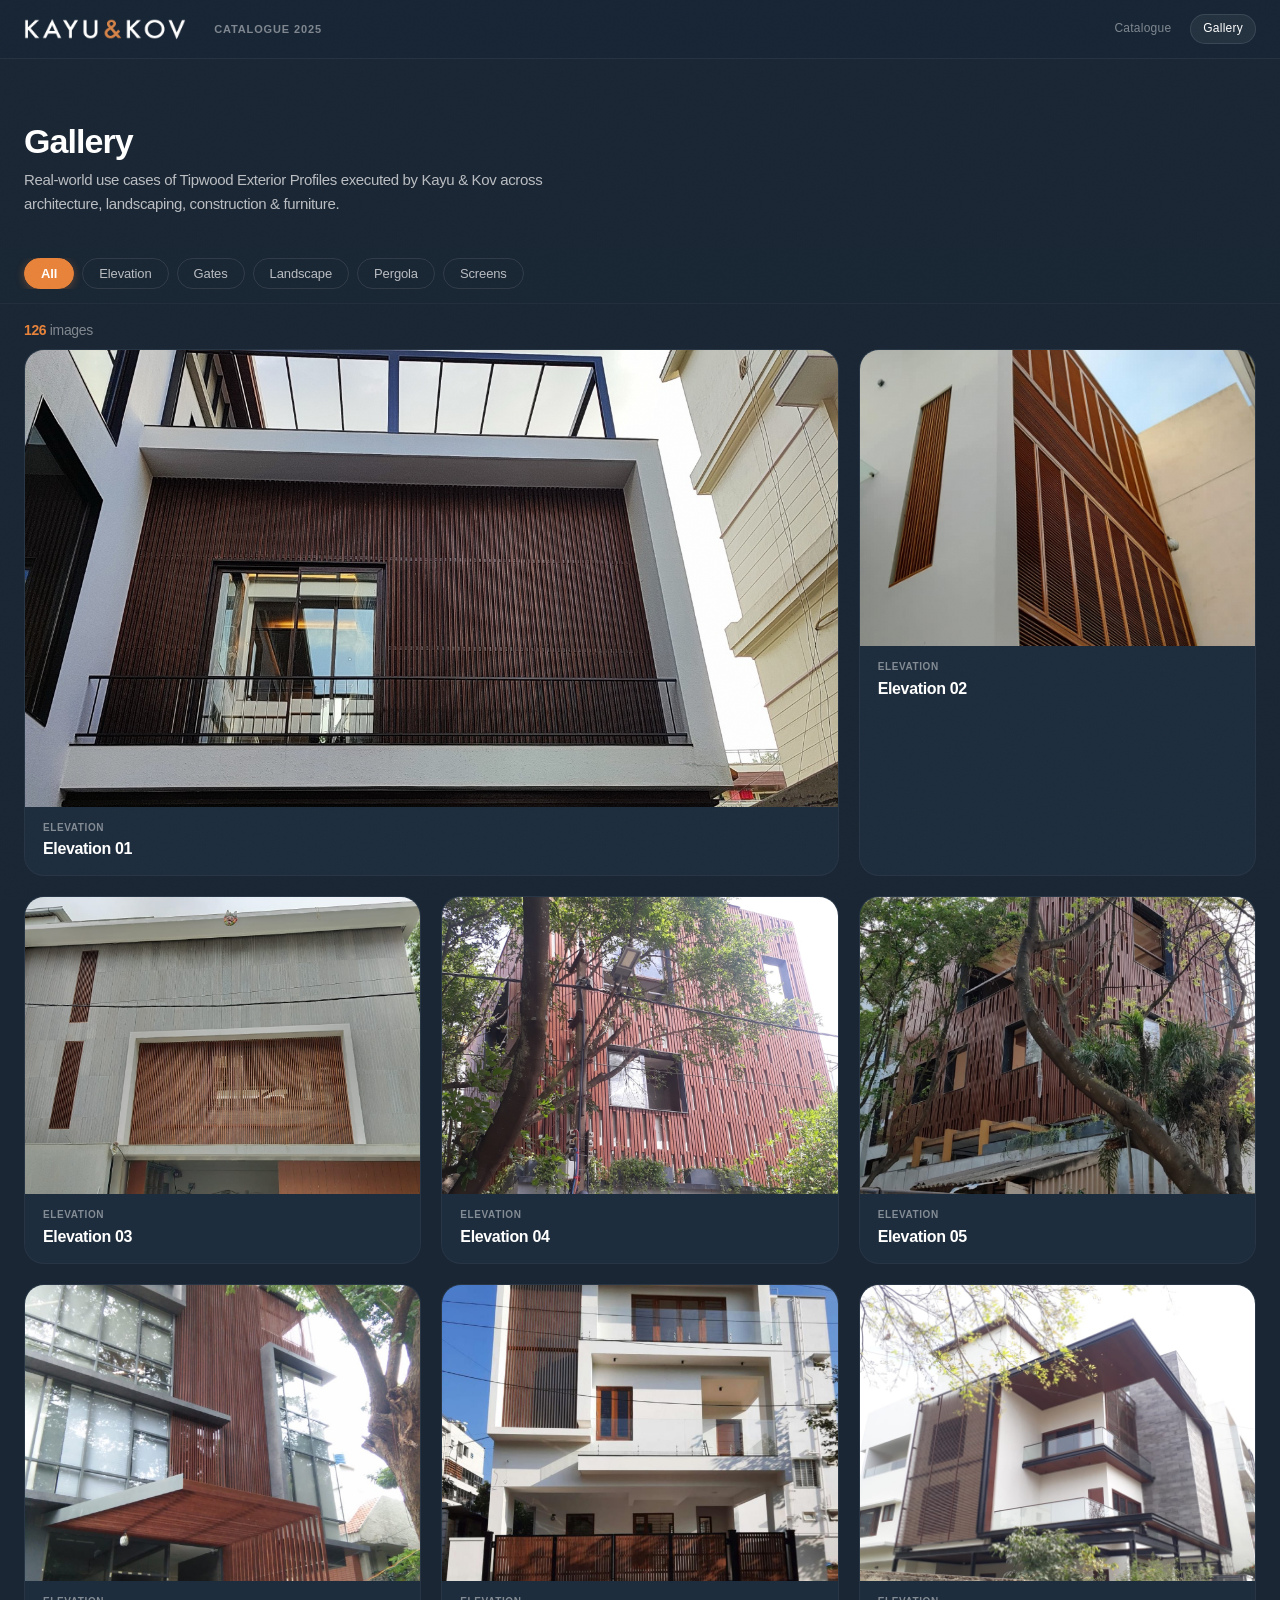
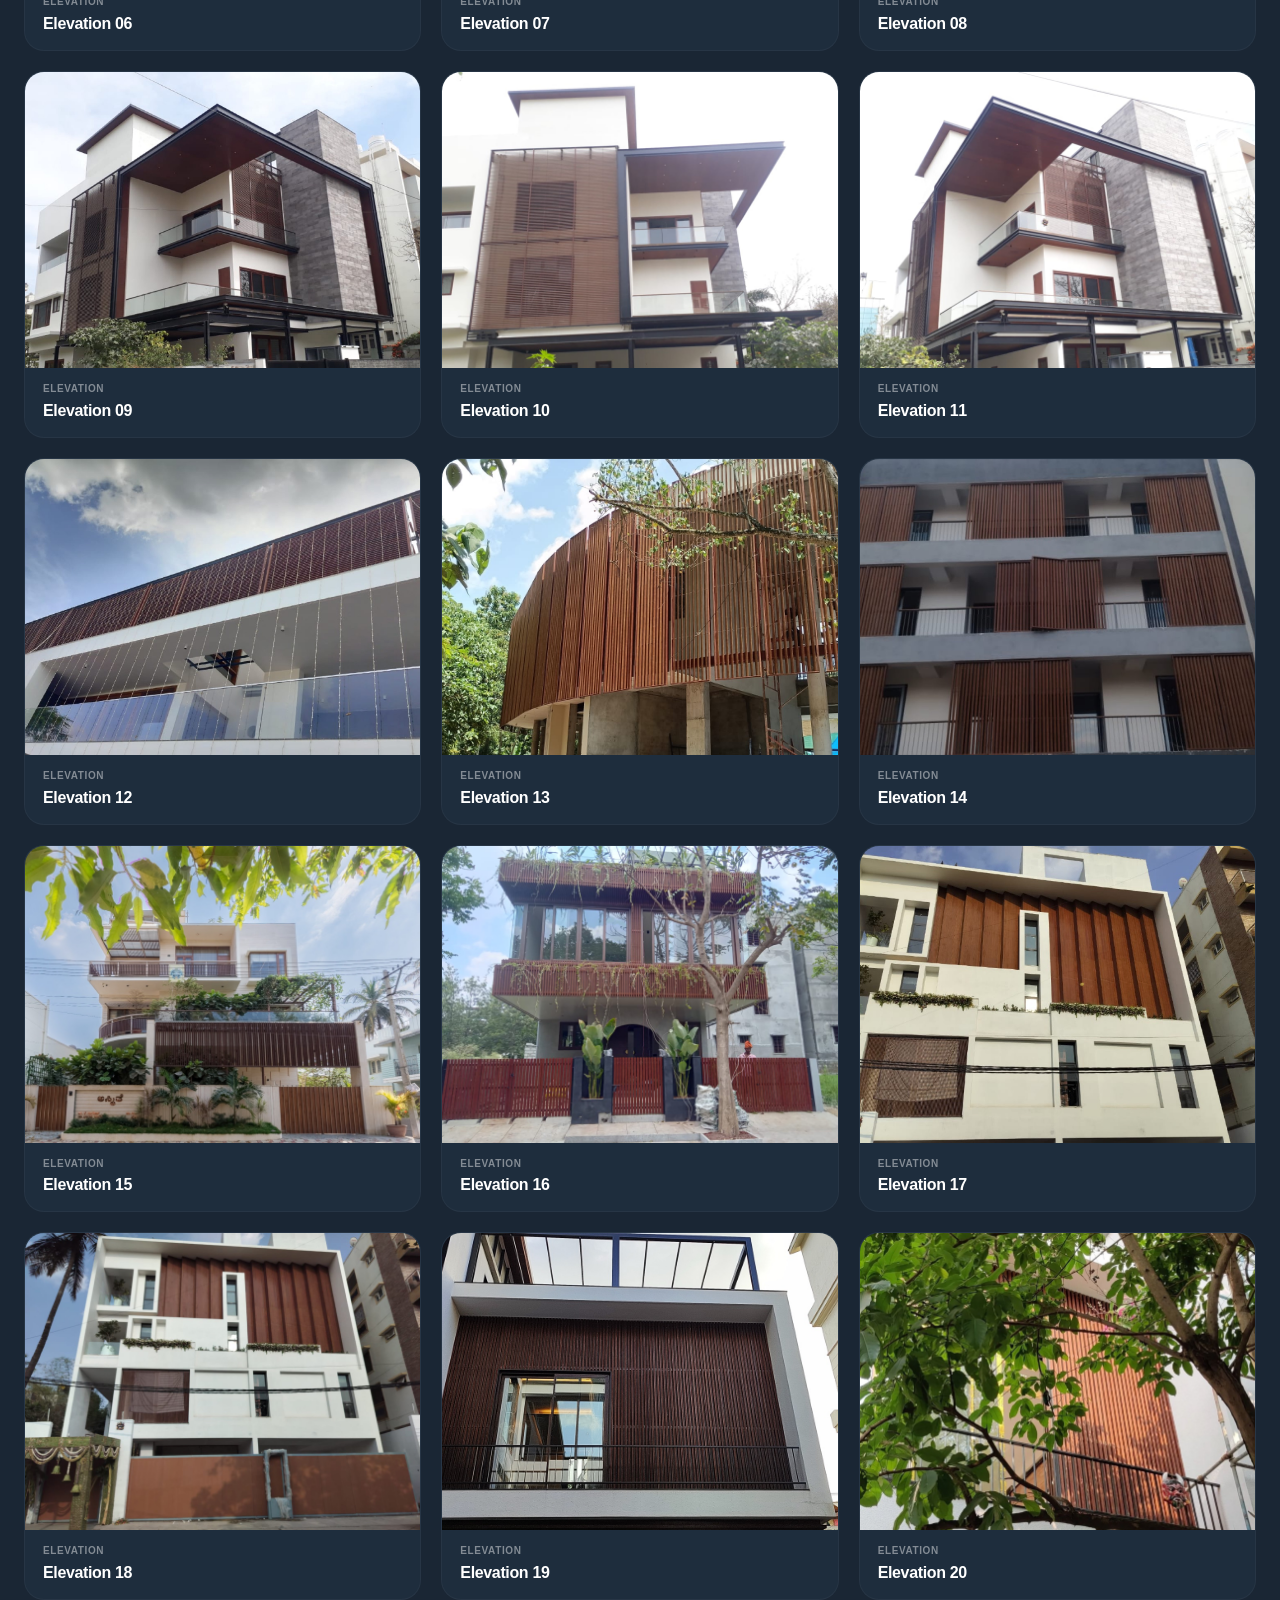
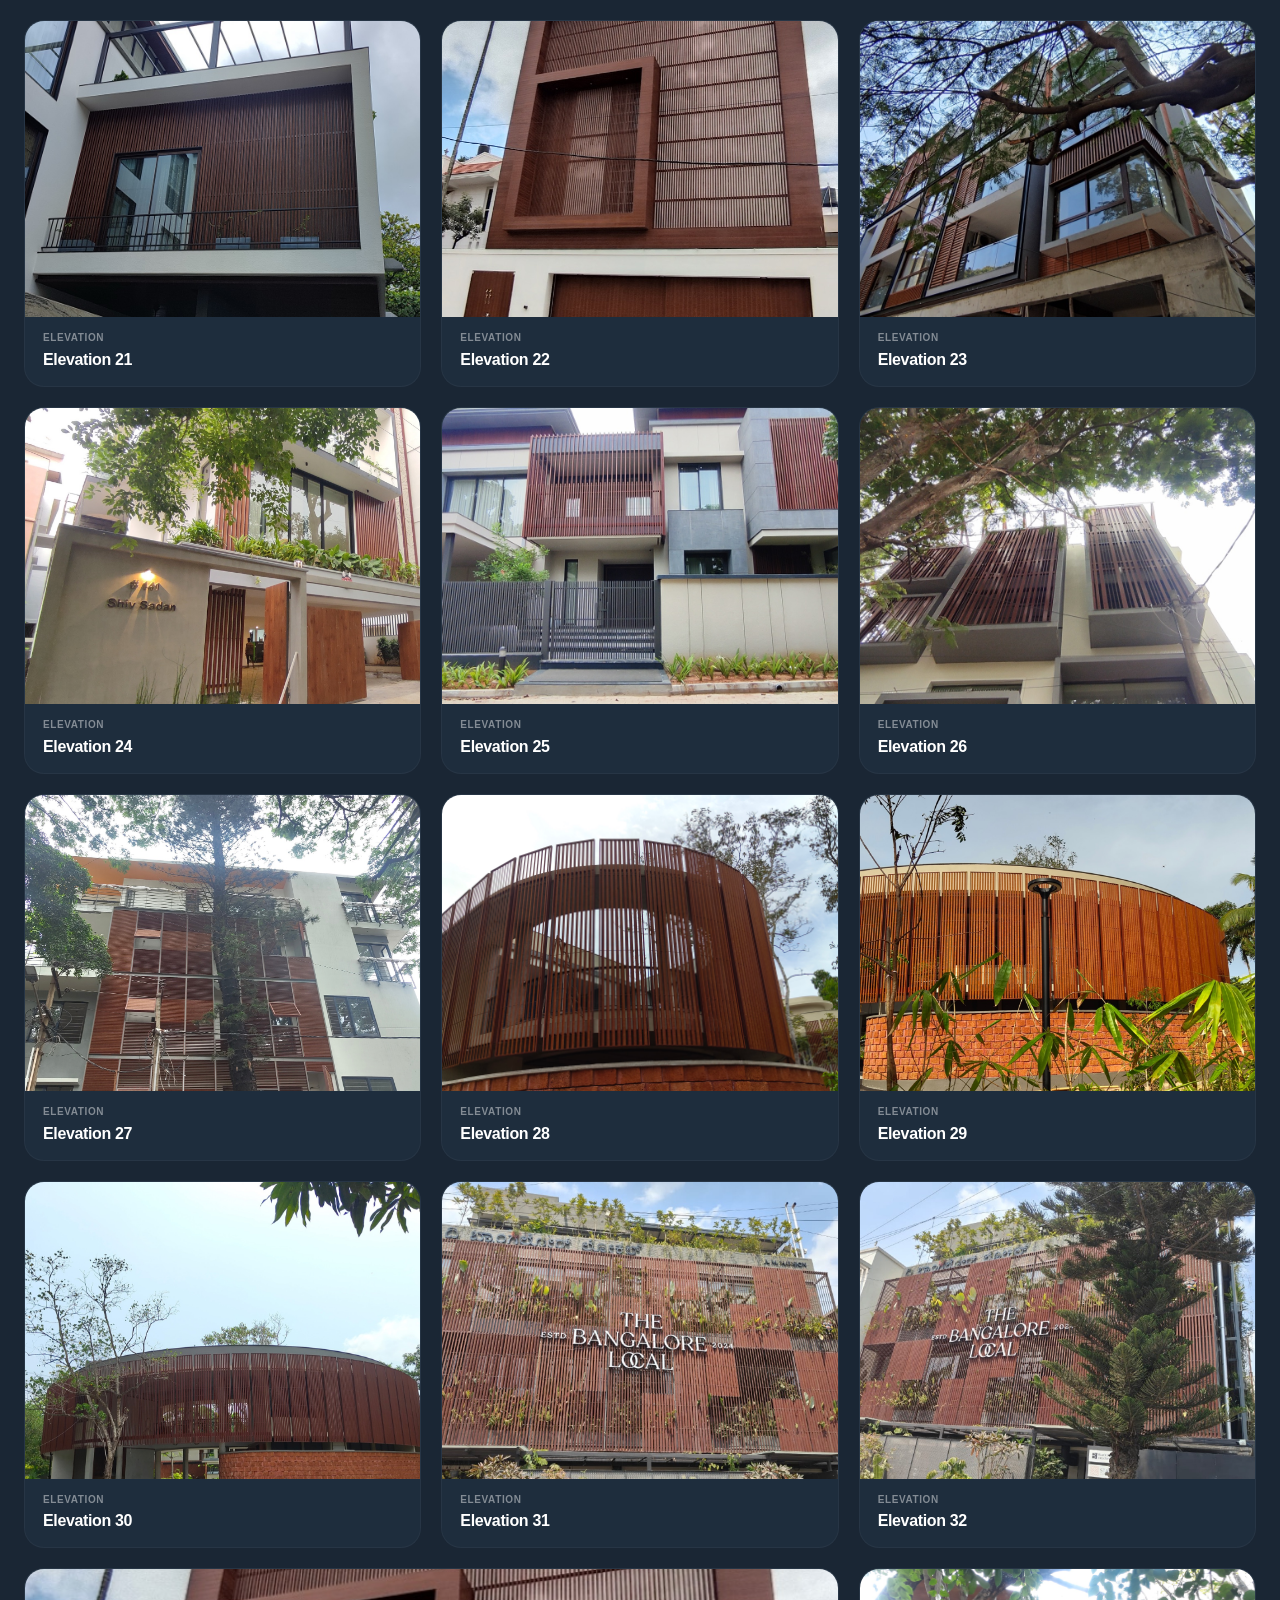
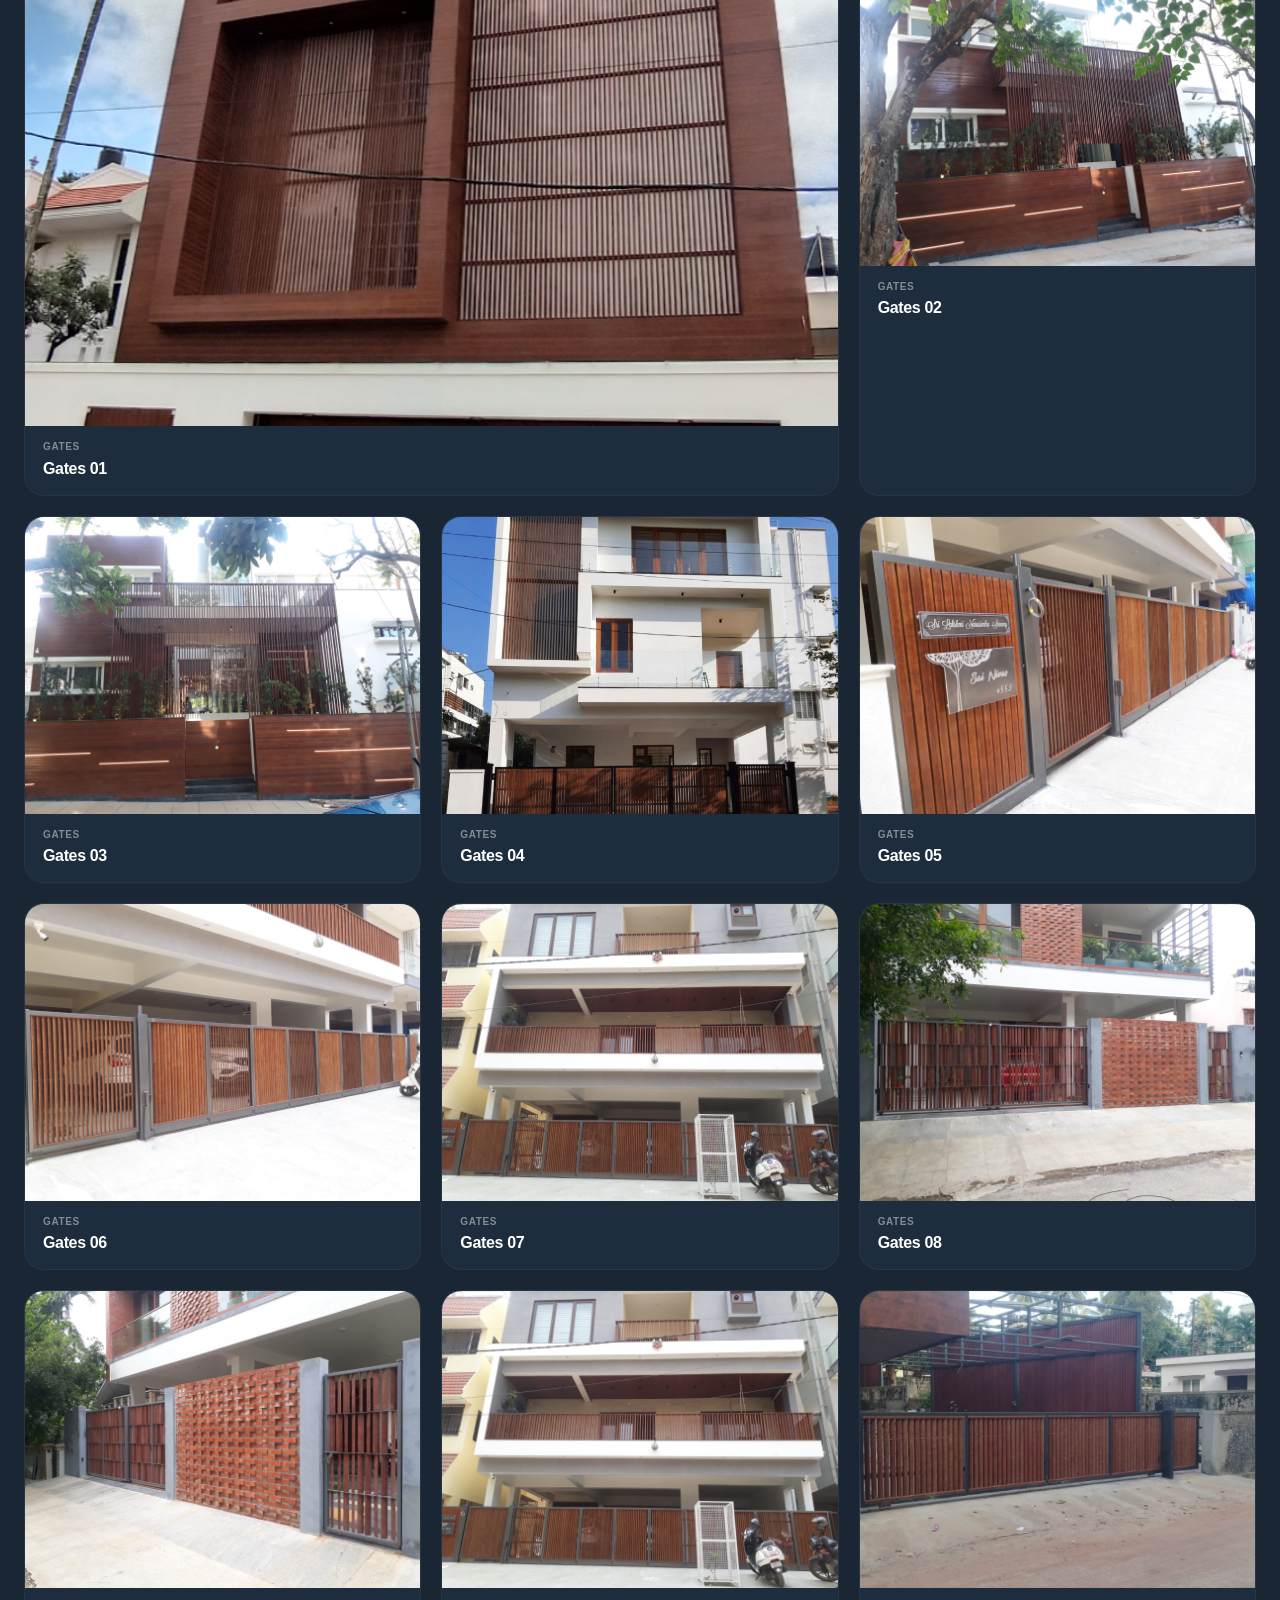
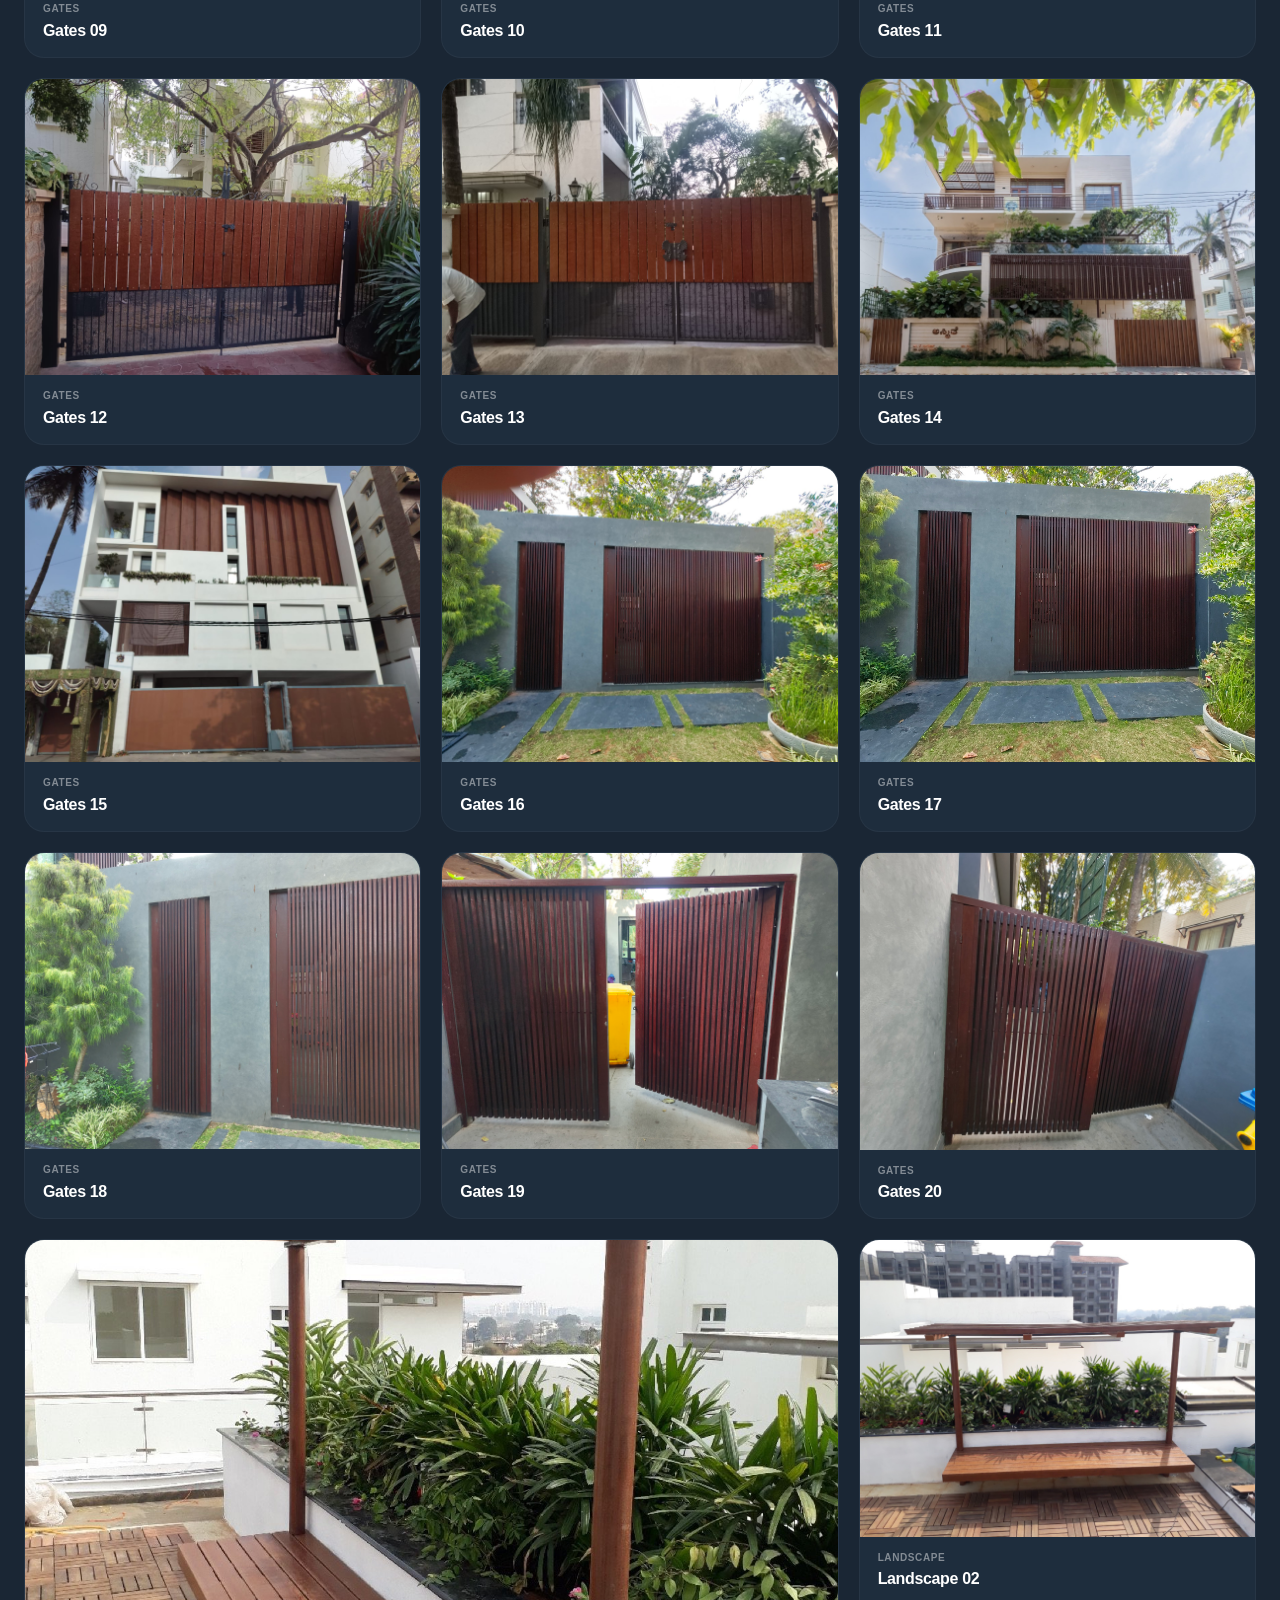
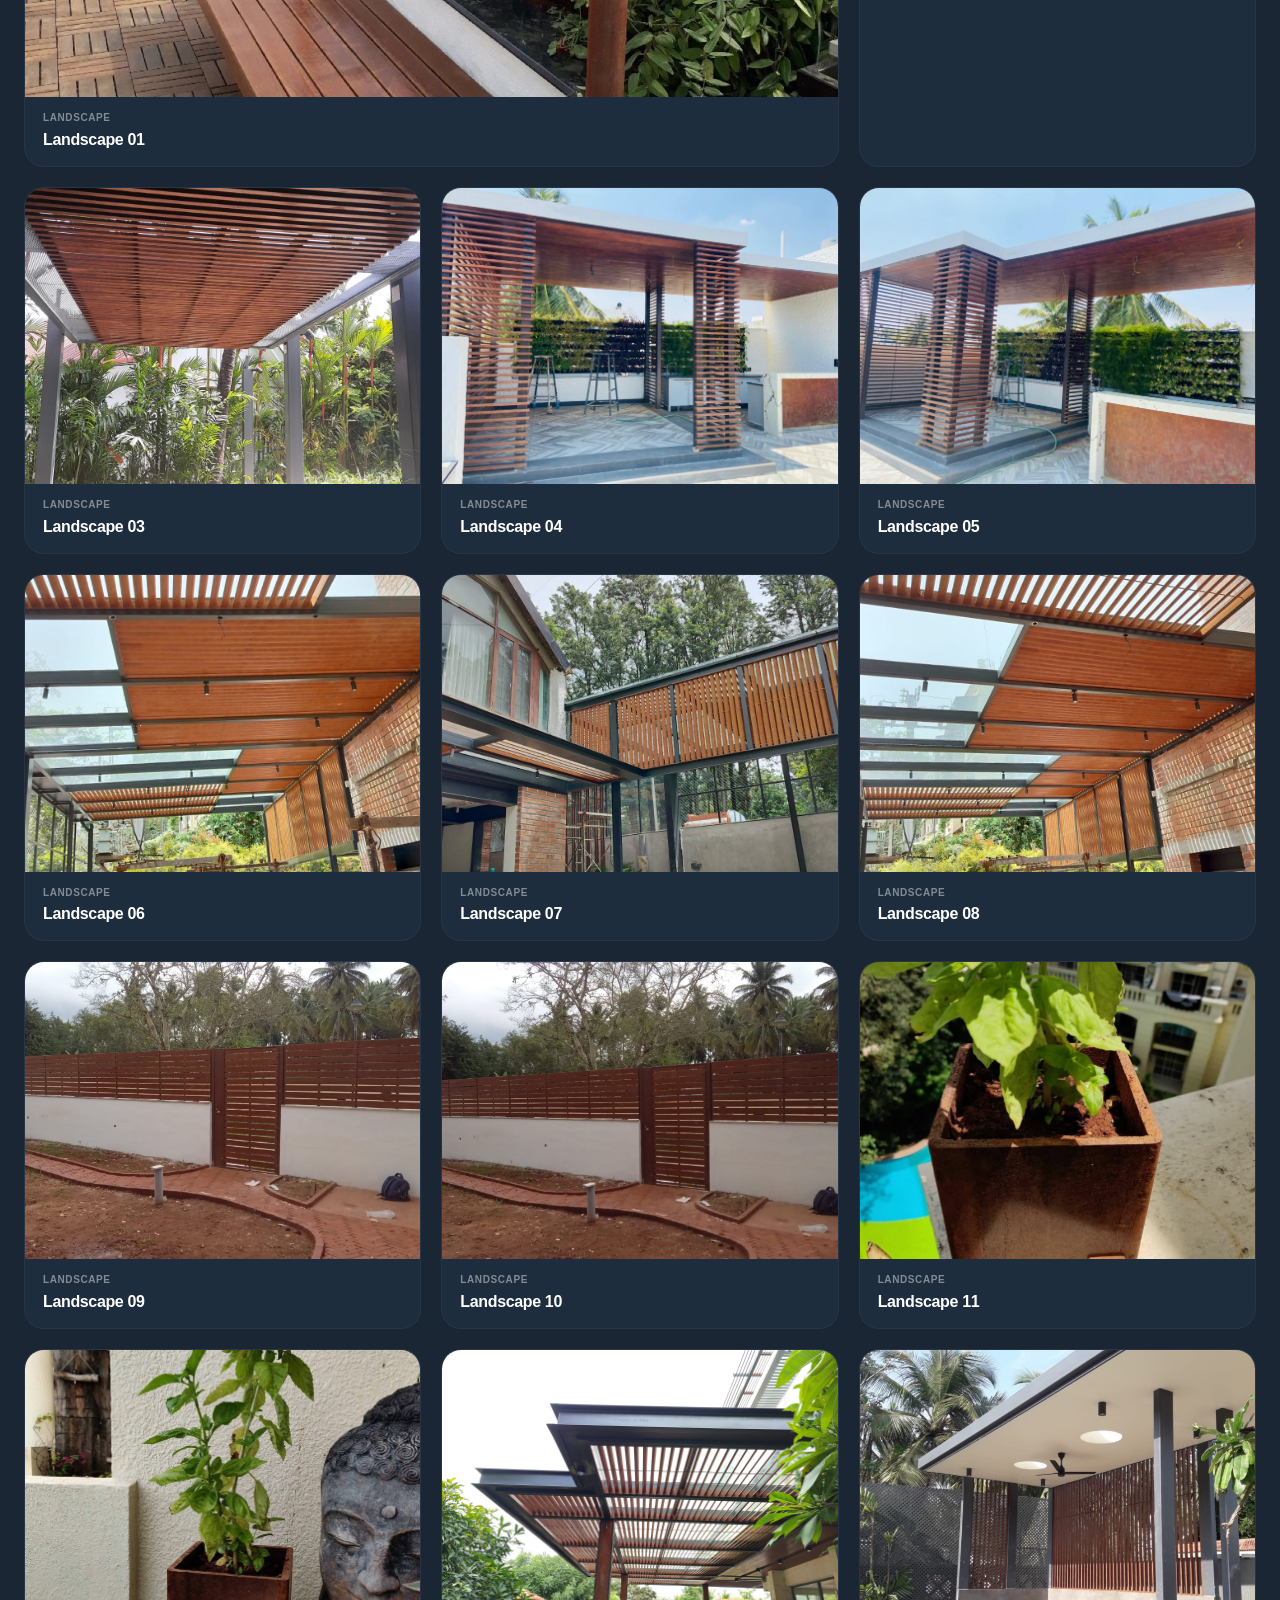
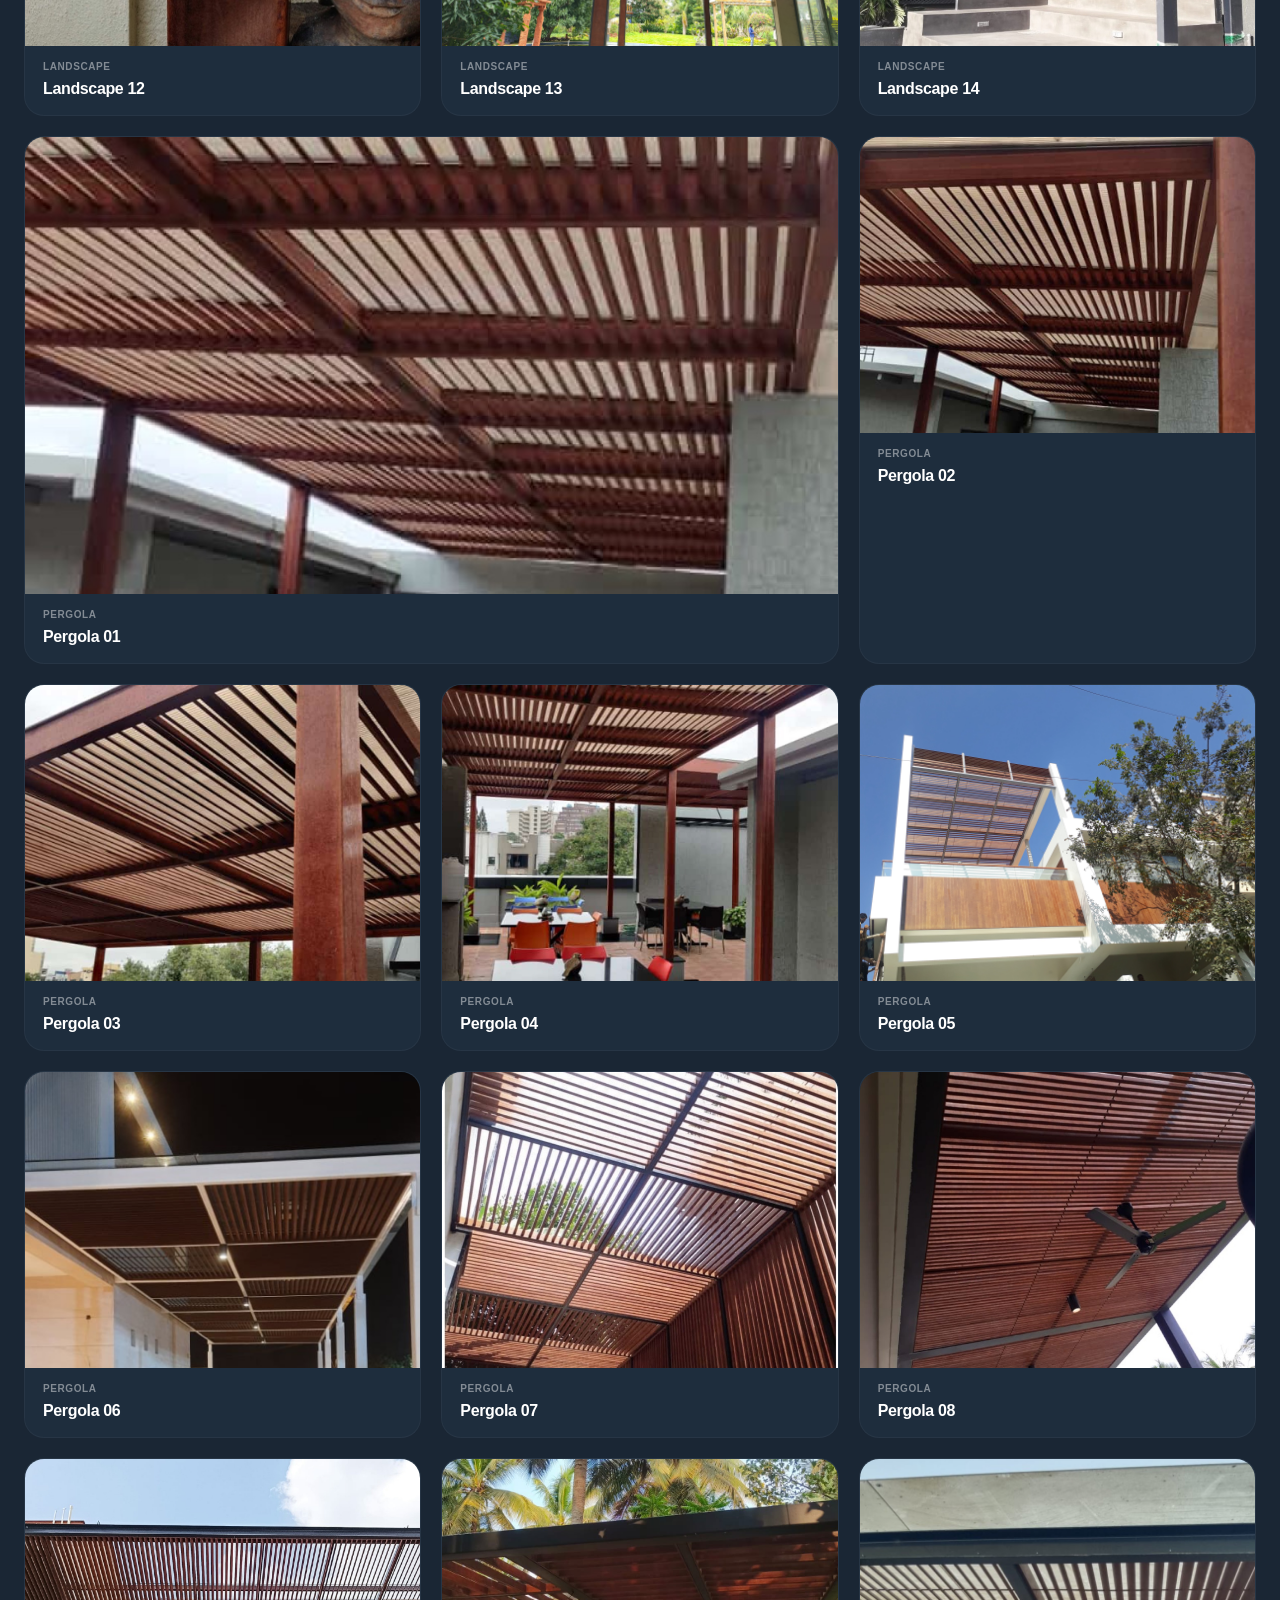
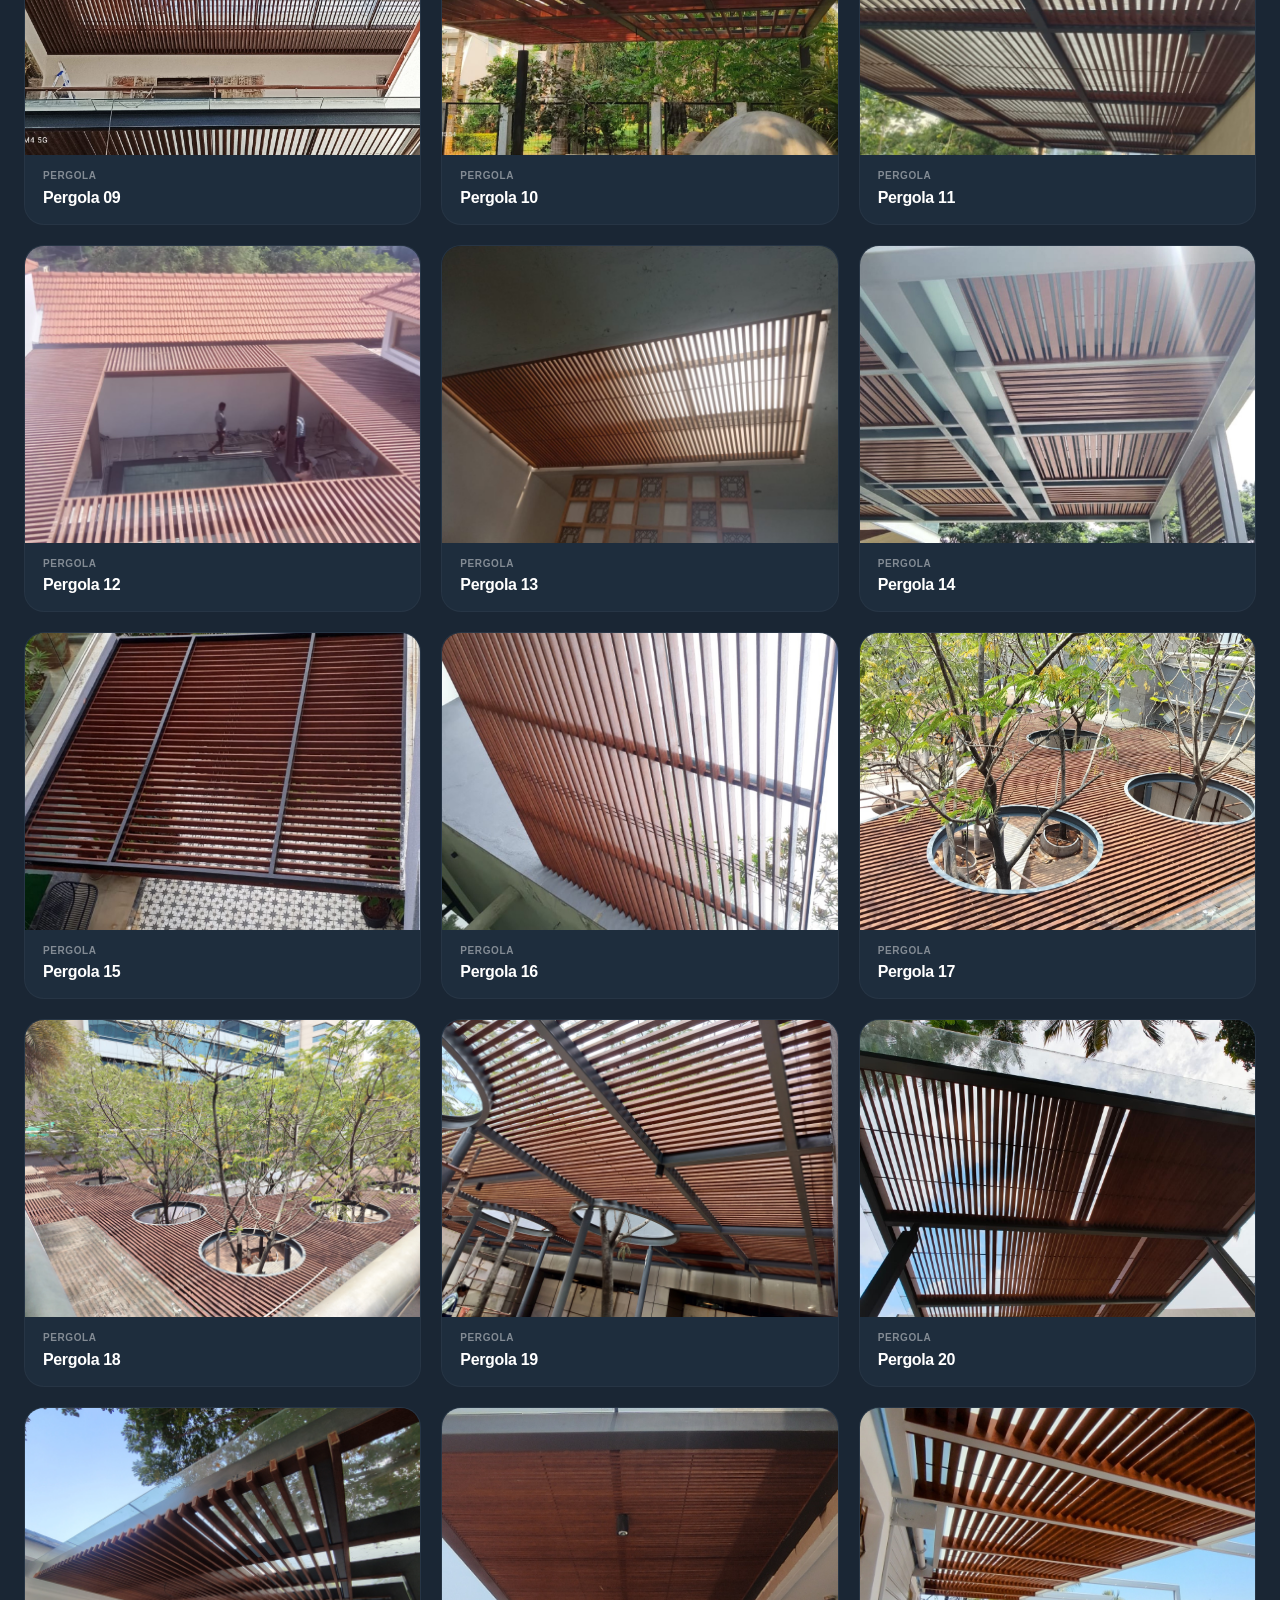
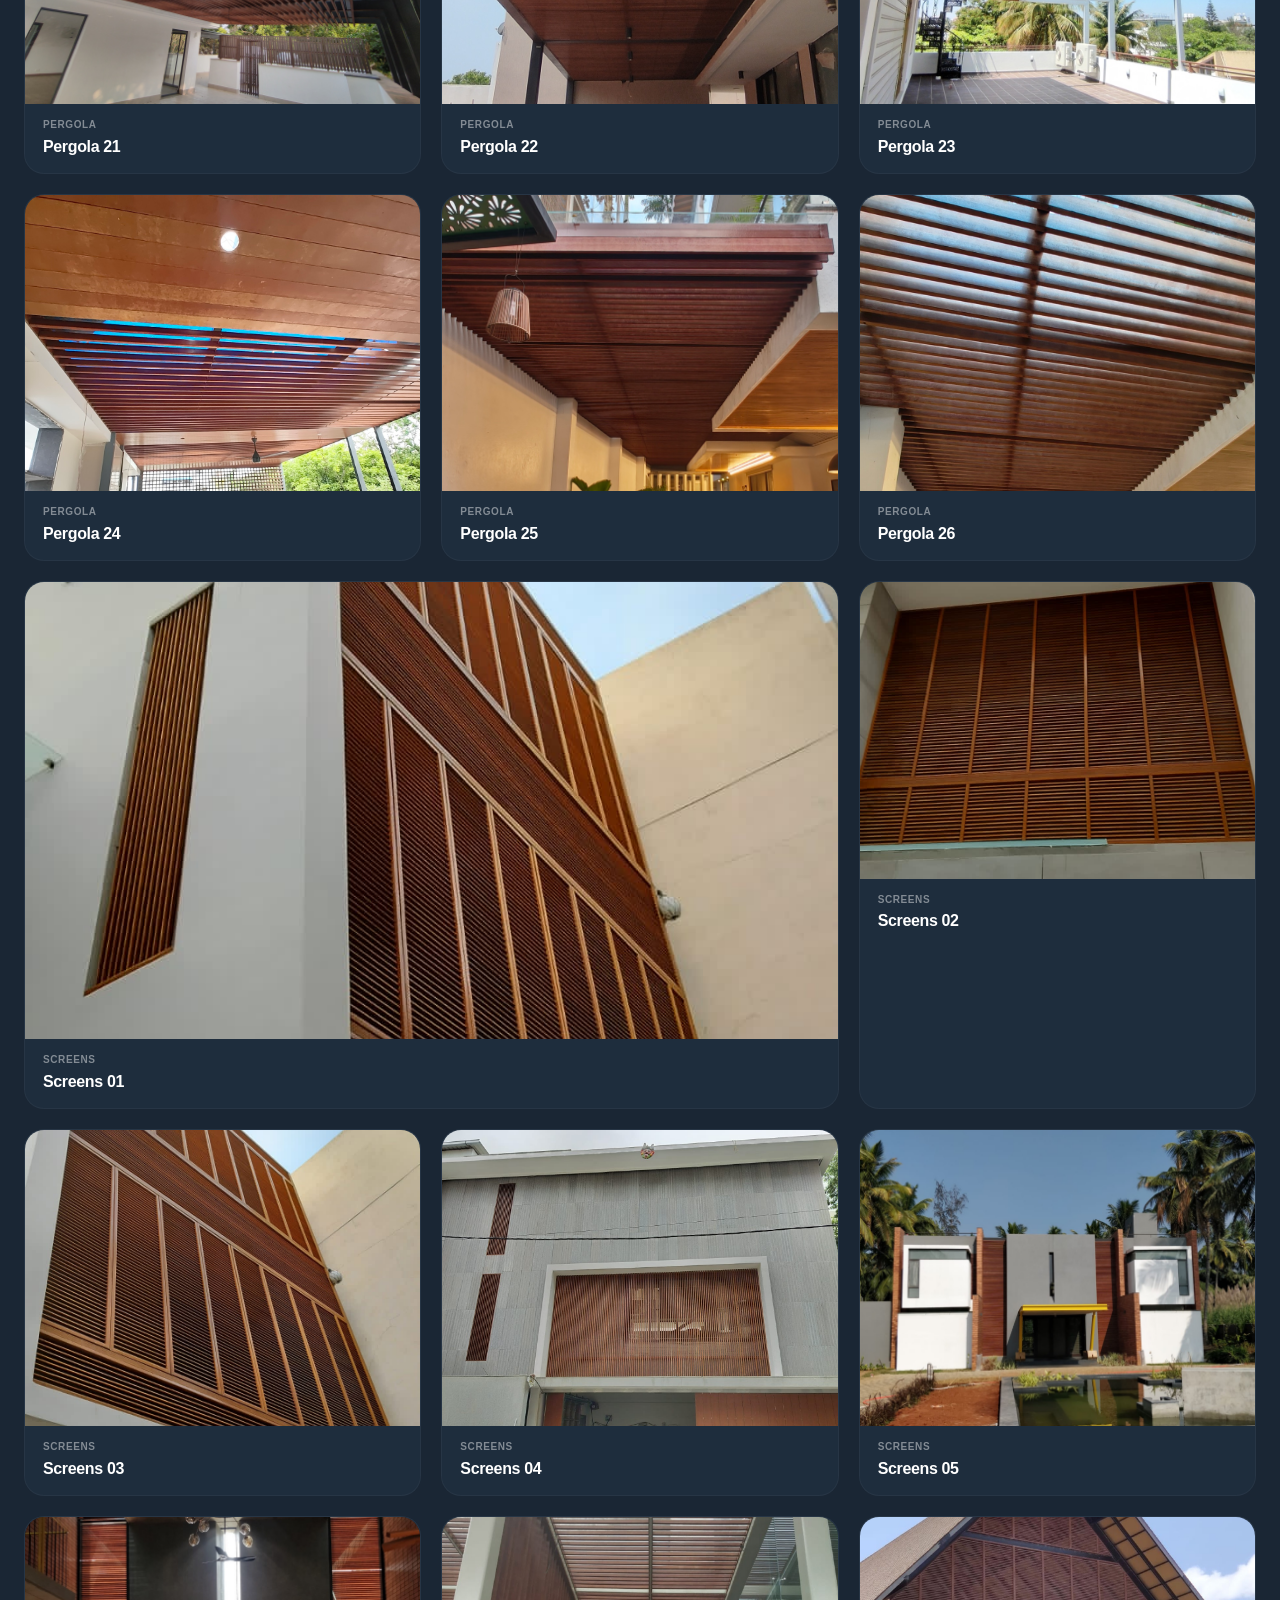
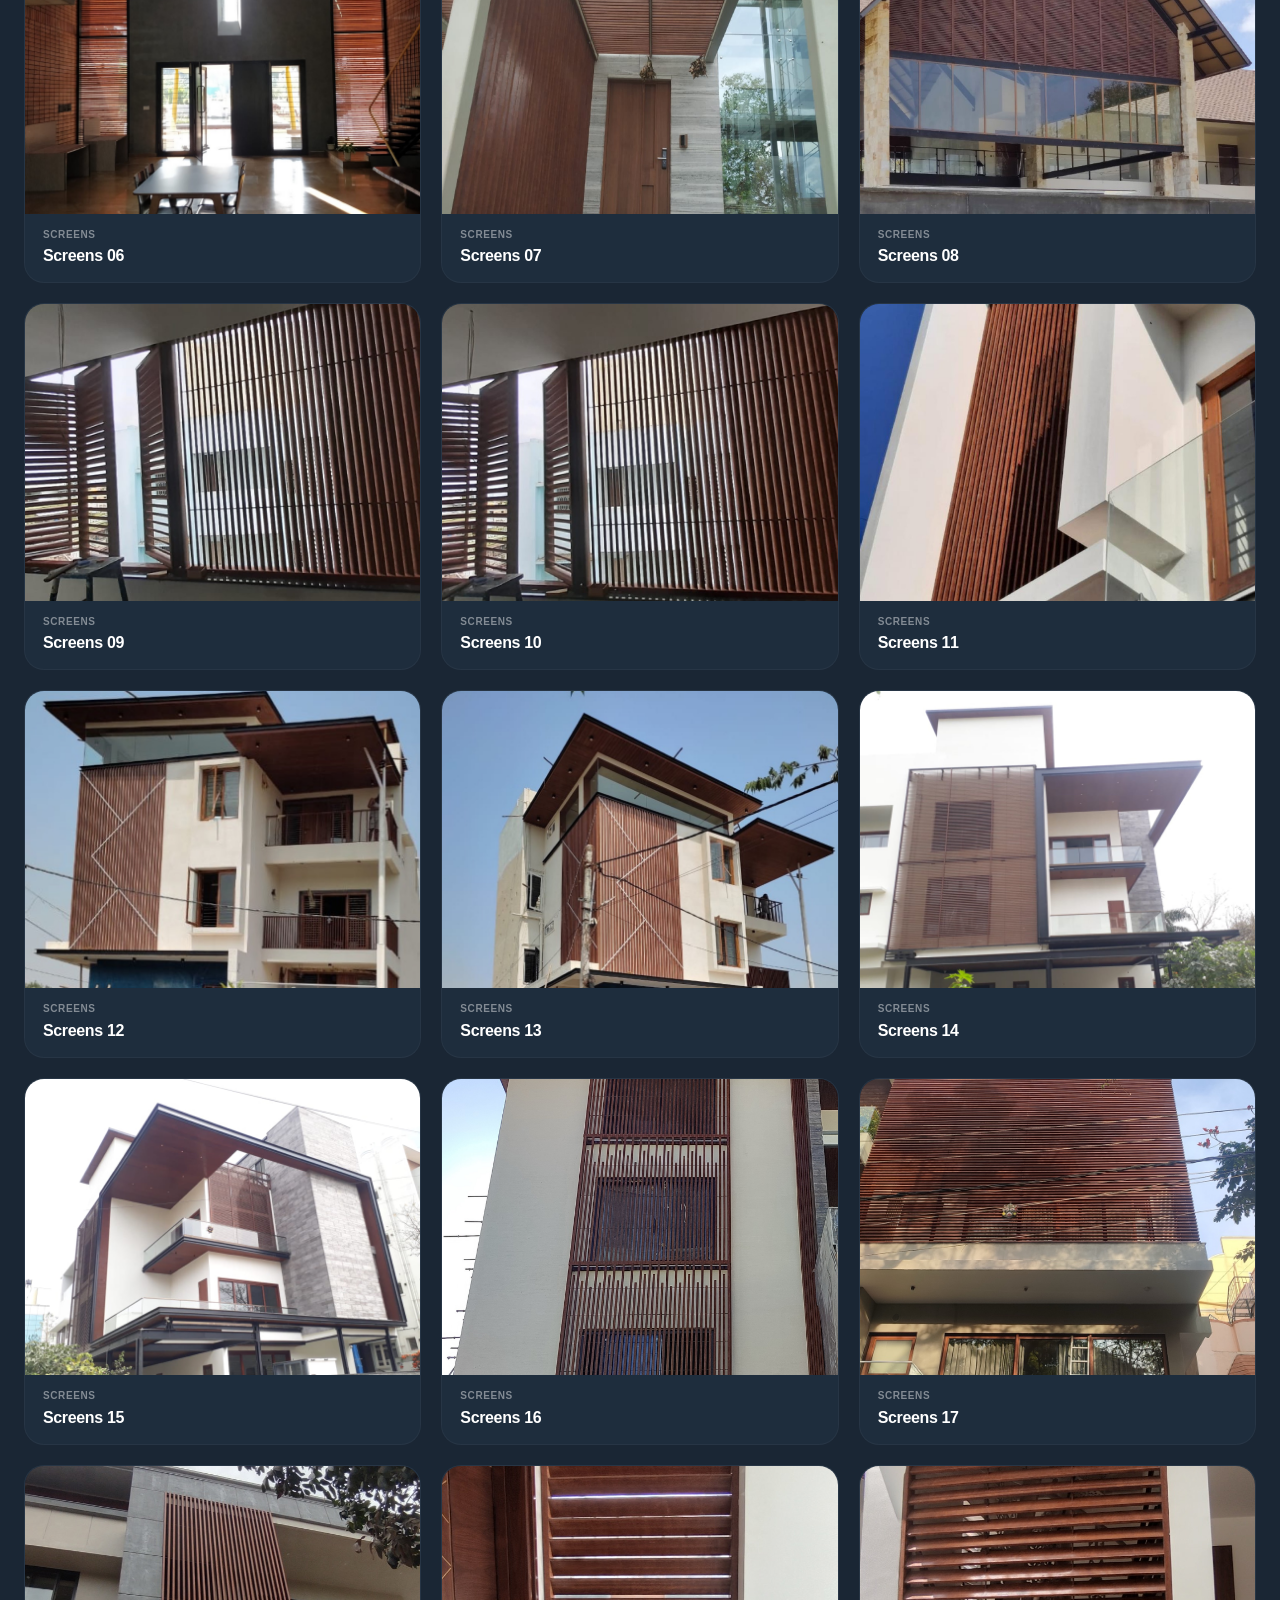
==== commit 56f98f1a: "Update gallery hero description copy Co-Authored-By: Claude Opus 4.7 (1M context) <noreply@anthropic" ====
--- a/gallery.html
+++ b/gallery.html
@@ -27,7 +27,7 @@
   <!-- Hero -->
   <section class="gallery-hero">
     <h1>Gallery</h1>
-    <p>Installed applications and real-world use cases of Kayu & Kov Tipwood exterior profiles across landscaping, construction, and furniture.</p>
+    <p>Real-world use cases of Tipwood Exterior Profiles executed by Kayu & Kov across architecture, landscaping, construction & furniture.</p>
   </section>
 
   <!-- Filter bar -->
